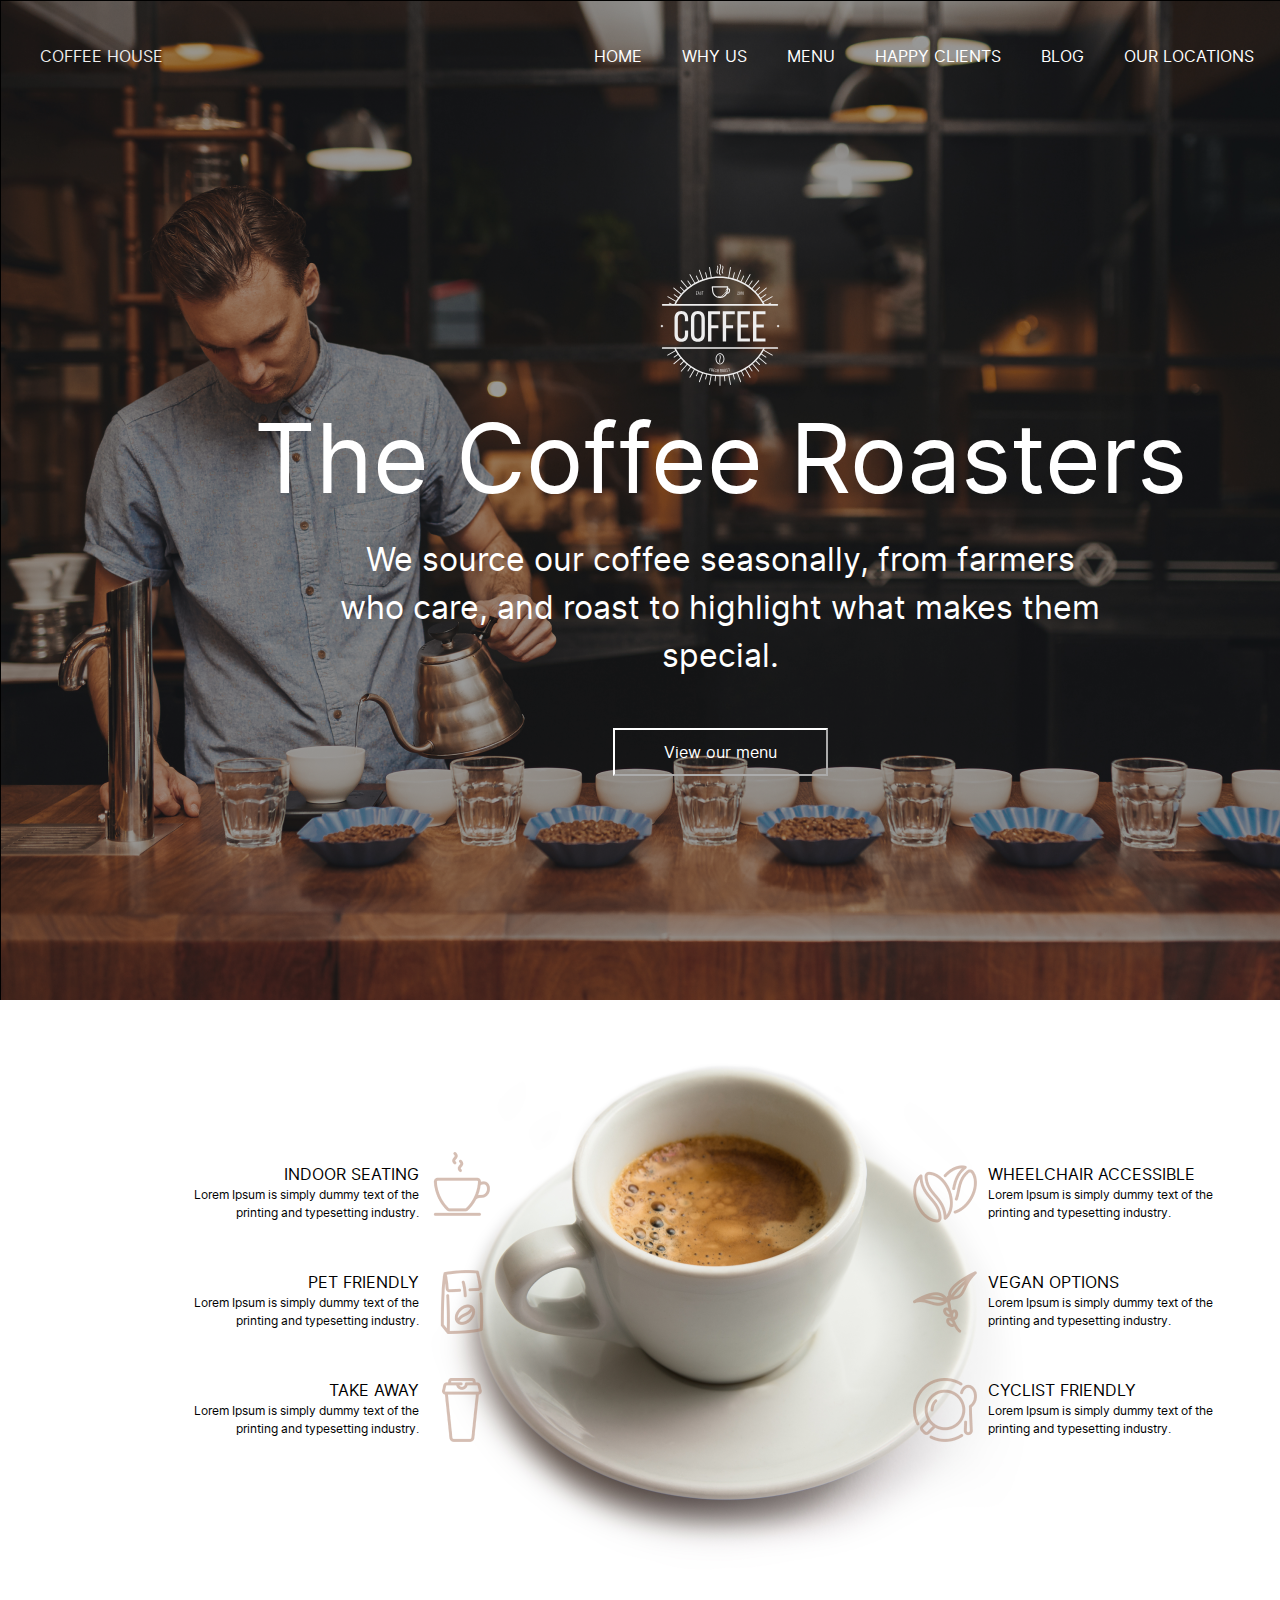
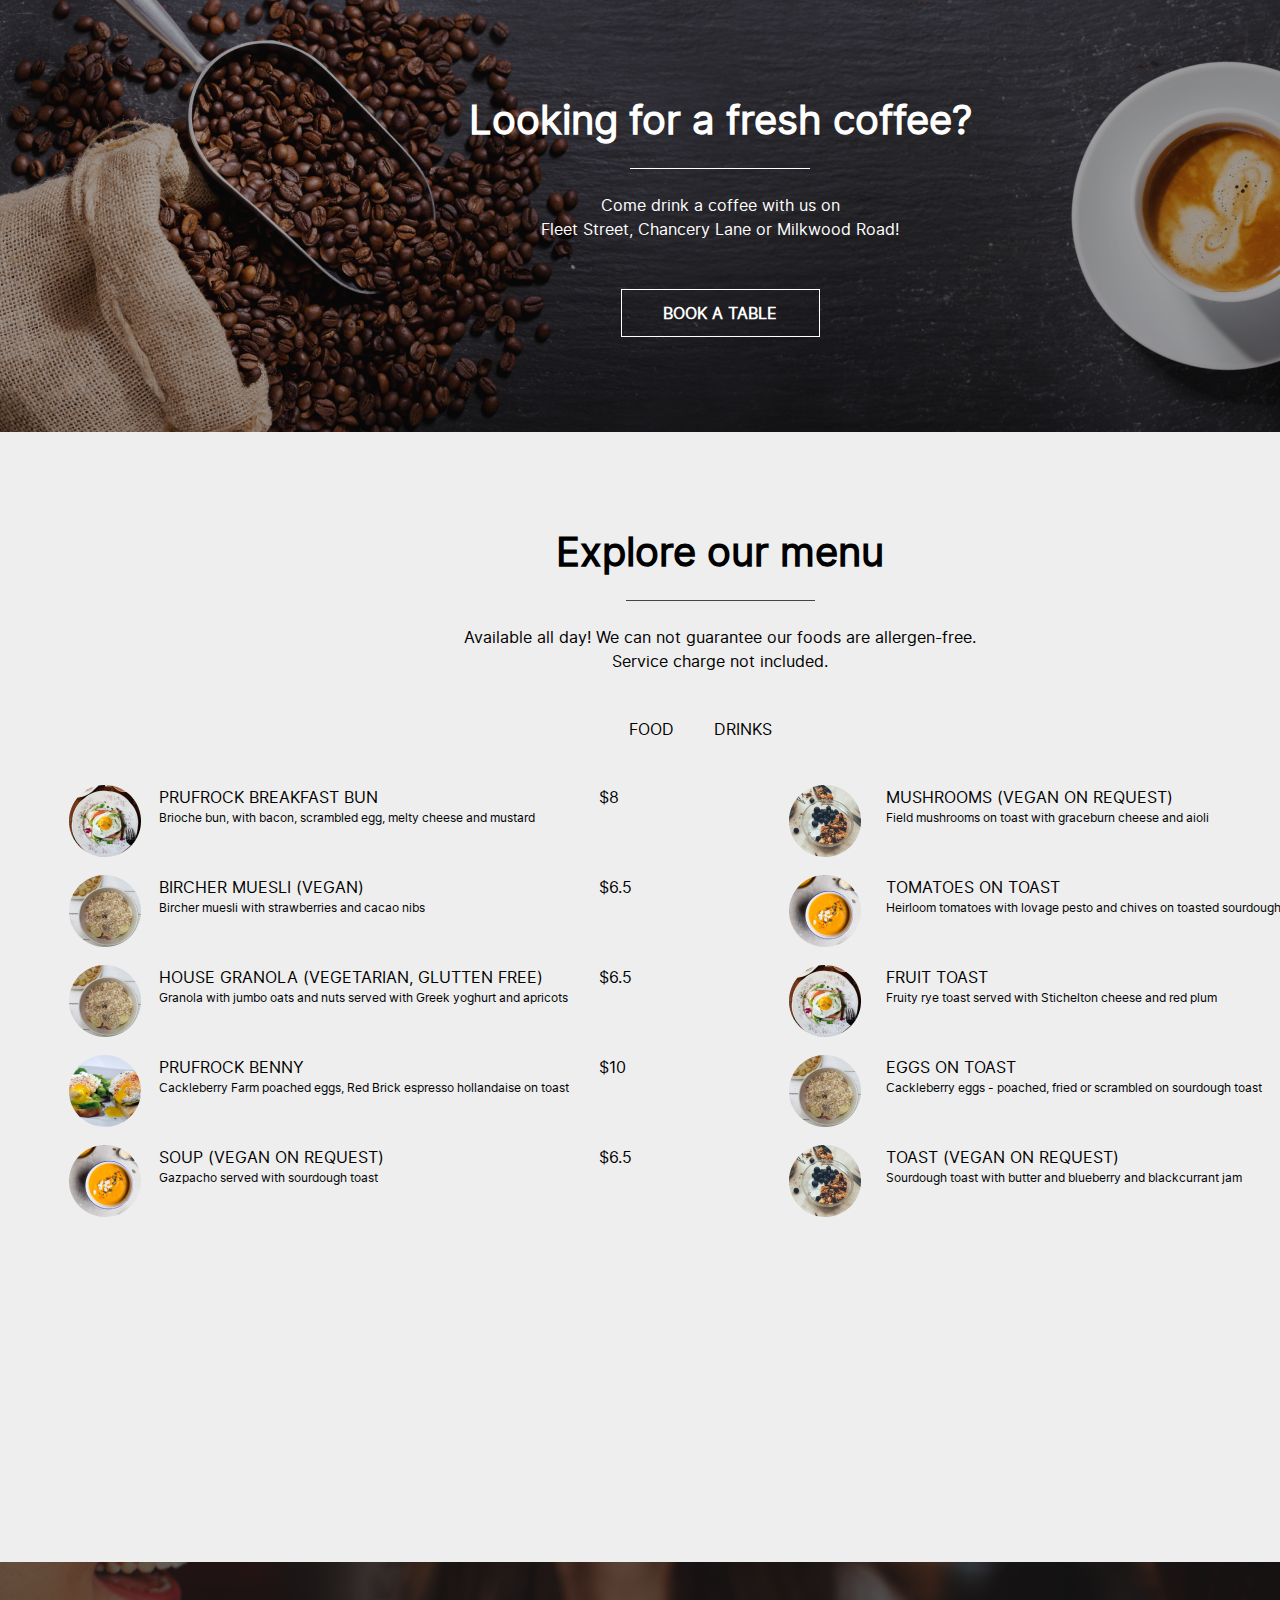
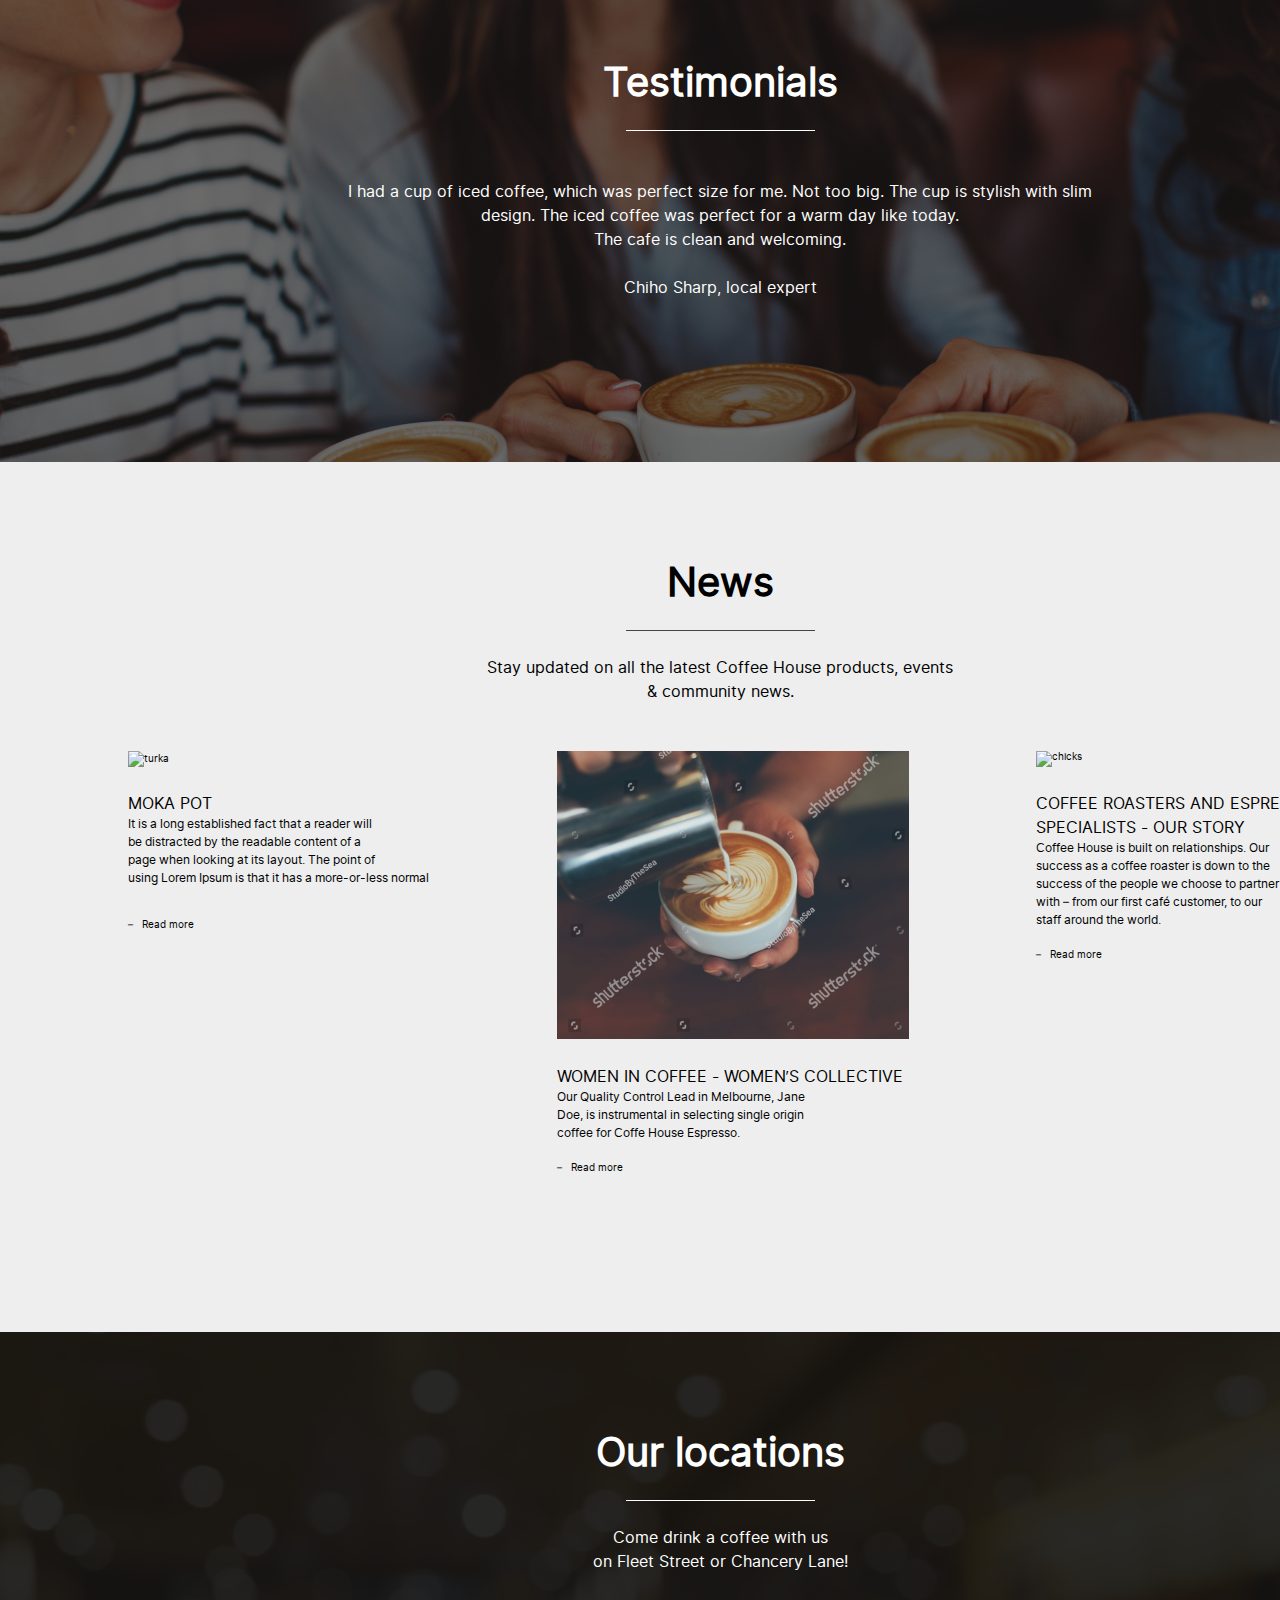
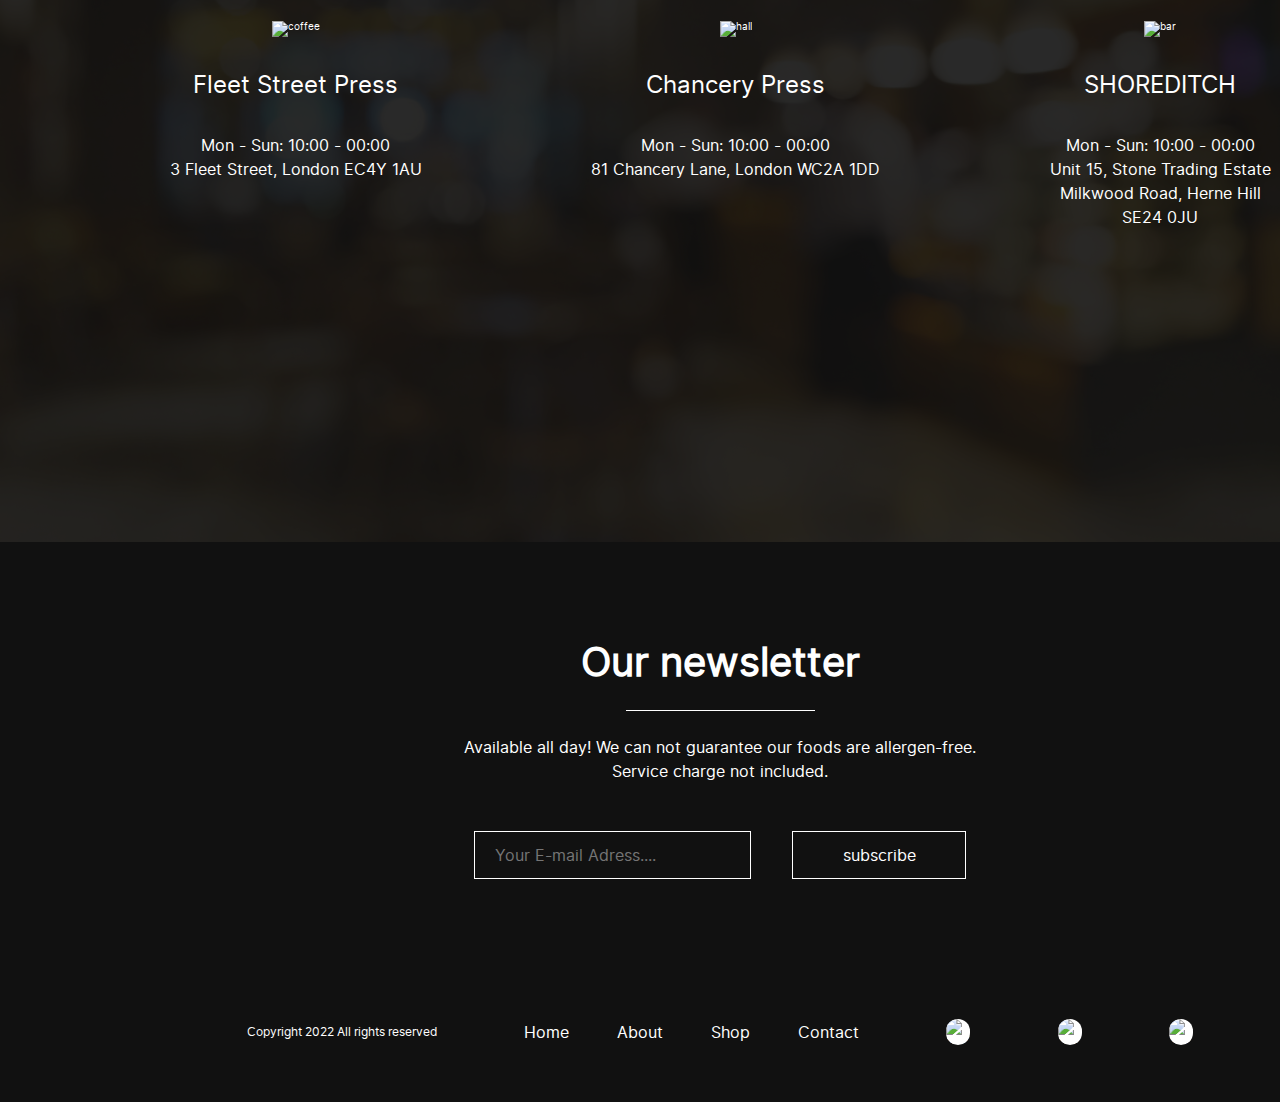
==== index.html @ 6a13efae "corr" ====
<!DOCTYPE html>
<html lang="zxx">
<head>
    <meta charset="UTF-8">
    <meta http-equiv="X-UA-Compatible" content="IE=edge">
    <meta name="viewport" content="width=device-width, initial-scale=1.0">
    <title>Document</title>
    <link rel="stylesheet" href="./src/css/style.css">
</head>
<body>
<main>
    <section class="main">
        <div class="hamburger">
            <span></span>
            <span></span>
            <span></span>
        </div>
        <header class="main__hdr">Coffee House</header>
        <nav class="main__nav">
            <ul class="main__nav-item">
                
                <li class="main__nav-list"><a href="#home">Home</a></li>
                <li class="main__nav-list"><a href="#why-us">why us</a></li>
                <li class="main__nav-list"><a href="#menu">menu</a></li>
                <li class="main__nav-list"><a href="#happy-clients">happy clients</a></li>
                <li class="main__nav-list"><a href="#blog">blog</a></li>
                <li class="main__nav-list"><a href="#our-locations">our locations</a></li>
                <li class="main__nav-list"><a href="#newsletter">newsletter</a></li>
            </ul>
        </nav>
        <div class="main__text">
            <img class="main__img" src="./src/img/Group_2.svg" alt="Icon">
            <h1 class="main__text-h1">The Coffee Roasters</h1>
            <p class="main__text-p">We source our coffee seasonally, from farmers <br> who care, and roast to highlight what makes them <br> special.</p>
            <button class="main__btn">View our menu</button>
        </div>
    </section>
    <section class="product">
        <div class="product__left">
            <div class="product__left-coc">
                <h4>INDOOR SEATING</h4>
                <p class="product__left_cup">Lorem Ipsum is simply dummy text of the <br> printing and typesetting industry.</p>
            </div>
            <div class="product__left-poc">
                <h4>Pet Friendly</h4>
                <p>Lorem Ipsum is simply dummy text of the <br> printing and typesetting industry.</p>
            </div>
            <div class="product__left-stakan">
                <h4>Take Away</h4>
                <p>Lorem Ipsum is simply dummy text of the <br> printing and typesetting industry.</p>
            </div>
        </div>
        <div class="product__right">
            <div class="product__right-grain">
                <h4>Wheelchair Accessible</h4>
                <p>Lorem Ipsum is simply dummy text of the <br> printing and typesetting industry.</p>
            </div>
            <div class="product__right-leaf">
                <h4>Vegan Options</h4>
                <p>Lorem Ipsum is simply dummy text of the <br> printing and typesetting industry.</p>
            </div>
            <div class="product__right-cws">
                <h4>Cyclist Friendly</h4>
                <p>Lorem Ipsum is simply dummy text of the <br> printing and typesetting industry.</p>
            </div>
        </div>
    </section>
    <section class="freshcoffee">
        <h2 class="freshcoffee__title">Looking for a fresh coffee?</h2>
        <hr class="freshcoffee__hr">
        <h4 class="freshcoffee__text">Come drink a coffee with us on <br>
            Fleet Street,  Chancery Lane or Milkwood Road!</h4>
        <button class="freshcoffee__btn">book a table</button>
    </section>
    <section class="exmenu">
        <h2 class="exmenu__title">Explore our menu</h2>
        <hr class="exmenu__hr">
        <h4 class="exmenu__text">Available all day! We can not guarantee our foods are allergen-free. <br> Service charge not included.</h4>
        <ul class="exmenu__list">
            <li class="exmenu__item"><a class="second" href="#">FOOD</a></li>
            <li class="exmenu__item"><a class="second" href="#">DRINKS</a></li>
        </ul>
        <div class="exmenu__common">
            <div class="exmenu__left">
                <div class="exmenu__left-m1">
                    <h4 >Prufrock Breakfast Bun <span class="left">$8</span></h4>
                    <p>Brioche bun, with bacon, scrambled egg, melty cheese and mustard</p>
                </div>
                <div class="exmenu__left-m2">
                    <h4>Bircher muesli (VEgan) <span class="left">$6.5</span></h4>
                    <p>Bircher muesli with strawberries and cacao nibs</p>
                </div>
                <div class="exmenu__left-m3">
                    <h4>House Granola (Vegetarian, Glutten Free) <span class="left">$6.5</span></h4>
                    <p>Granola with jumbo oats and nuts served with Greek yoghurt and apricots</p>
                </div>
                <div class="exmenu__left-m4">
                    <h4>Prufrock benny <span class="left">$10</span></h4>
                    <p>Cackleberry Farm poached eggs, Red Brick espresso hollandaise on toast</p>
                </div>
                <div class="exmenu__left-m5">
                    <h4>Soup (Vegan on request) <span class="left">$6.5</span></h4>
                    <p>Gazpacho served with sourdough toast</p>
                </div>
            </div>
            <div class="exmenu__right">
                <div class="exmenu__right-m6">
                    <h4>Mushrooms (Vegan on request) <span class="right">$6.5</span></h4>
                    <p>Field mushrooms on toast with graceburn cheese and aioli</p>
                </div>
                <div class="exmenu__right-m7">
                    <h4>Tomatoes on toast <span class="right">$6.5</span></h4>
                    <p>Heirloom tomatoes with lovage pesto and chives on toasted sourdough</p>
                </div>
                <div class="exmenu__right-m8">
                    <h4>Fruit Toast <span class="right">$6.5</span></h4>
                    <p>Fruity rye toast served with Stichelton cheese and red plum</p>
                </div>
                <div class="exmenu__right-m9">
                    <h4>Eggs on toast <span class="right">$6.5</span></h4>
                    <p>Cackleberry eggs - poached, fried or scrambled on sourdough toast</p>
                </div>
                <div class="exmenu__right-m10">
                    <h4>Toast (Vegan on request) <span class="right">$6.5</span></h4>
                    <p>Sourdough toast with butter and blueberry and blackcurrant jam</p>
                </div>
            </div>
        </div>
    </section>
    <section class="test">
        <h2 class="test__title">Testimonials</h2>
        <hr class="test__hr">
        <h4 class="test__text">I had a cup of iced coffee, which was perfect size for me. Not too big. The cup is stylish with slim <br> design. The iced coffee was perfect for a warm day like today. <br>
            The cafe is clean and welcoming. <br><br> Chiho Sharp, local expert</h4>
    </section>
    <section class="news">
        <h2 class="news__title">News</h2>
        <hr class="news__hr">
        <h4 class="news__text">Stay updated on all the latest Coffee House products, events <br> &amp; community news.</h4>
        <div class="news__articles">
            <div class="news__blog1">
                <img class="news__img2" src="./img/blog.png" alt="turka"> 
                <h4>Moka pot</h4>
                <p>It is a long established fact that a reader will <br> be distracted by the readable content of a <br> page when looking at its layout. The point of <br> using Lorem Ipsum is that it has a more-or-less normal</p> <br><br>
                <a class="news__link" href="#">&ndash; &nbsp; Read more</a>
            </div>
            <div class="news__blog2">
                <img class="news__img1" src="./src/img/blog1.png" alt="cup">
                <h4>Women in Coffee - Women&prime;s Collective</h4>
                <p>Our Quality Control Lead in Melbourne, Jane <br> Doe, is instrumental in selecting single origin <br> coffee for Coffe House Espresso.</p> <br><br>
                <a class="news__link" href="#">&ndash; &nbsp; Read more</a>
            </div>
            <div class="news__blog3">
                <img class="news__img" src="./img/blog2.png" alt="chicks">
                <h4>Coffee Roasters and Espresso <br> Specialists - Our Story</h4>
                <p>Coffee House is built on relationships. Our <br> success as a coffee roaster is down to the <br> success of the people we choose to partner <br> with – from our first café customer, to our <br> staff around the world.</p> <br><br>
                <a class="news__link" href="#">&ndash; &nbsp; Read more</a>
            </div>
        </div>
    </section>
        <section class="location">
            <h2 class="location__title">Our locations</h2>
            <hr class="location__hr">
            <h4 class="location__text">Come drink a coffee with us <br>
                on Fleet Street or Chancery Lane!</h4>
            <div class="loki">
                <div class="loki__one">
                    <img class="loki__img" src="./img/Fleet_Street_Press.png" alt="coffee">
                    <h3>Fleet Street Press</h3>
                    <h4 class="loki__text">Mon - Sun:  10:00 - 00:00 <br> 3 Fleet Street, London EC4Y 1AU</h4>
                </div>
                <div class="loki__two">
                    <img class="loki__img2" src="./img/Chancery_Press.png" alt="hall">
                    <h3>Chancery Press</h3>
                    <h4 class="loki__text2">Mon - Sun:  10:00 - 00:00 <br>81 Chancery Lane, London WC2A 1DD</h4>
                </div>
                <div class="loki__three">
                    <img class="loki__img3" src="./img/SHOREDITCH.png" alt="bar">
                    <h3>SHOREDITCH</h3>
                    <h4 class="loki__text3">Mon - Sun:  10:00 - 00:00 <br>Unit 15, Stone Trading Estate <br>Milkwood Road, Herne Hill <br> SE24 0JU</h4>
                </div>
            </div>
        </section>
        <footer class="footer">
            <h2 class="footer__title">Our newsletter</h2>
            <hr class="footer__hr">
            <h4 class="footer__text">Available all day! We can not guarantee our foods are allergen-free. <br> Service charge not included.</h4>
        <div>
            <input type="email" name="E-mail" id="#" placeholder="Your E-mail Adress....">
            <button class="footer__btn" type="submit">subscribe</button>
        </div>
        <div class="footer__low">
            <p>Copyright 2022 All rights reserved</p>
            <ul class="footer__list">
                <li class="footer__item">Home</li>
                <li class="footer__item">About</li>
                <li class="footer__item">Shop</li>
                <li class="footer__item">Contact</li>
            </ul>
            <img class="footer__face" src="./img/icons/facebook.png" alt="facebook">
            <img class="footer__twit" src="./img/icons/social.png" alt="twitter">
            <img class="footer__inst" src="./img/icons/instagram.png" alt="instagram">
        </div>
        </footer>
</main>
<script src="/src/js/script.js"></script>
</body>
</html>
---- src/css/style.css ----
/*! normalize.css v8.0.1 | MIT License | github.com/necolas/normalize.css */
/* Document
   ========================================================================== */
/**
 * 1. Correct the line height in all browsers.
 * 2. Prevent adjustments of font size after orientation changes in iOS.
 */
html {
  line-height: 1.15; /* 1 */
  -webkit-text-size-adjust: 100%; /* 2 */
}

/* Sections
   ========================================================================== */
/**
 * Remove the margin in all browsers.
 */
body {
  margin: 0;
}

/**
 * Render the `main` element consistently in IE.
 */
main {
  display: block;
}

/**
 * Correct the font size and margin on `h1` elements within `section` and
 * `article` contexts in Chrome, Firefox, and Safari.
 */
h1 {
  font-size: 2em;
  margin: 0.67em 0;
}

/* Grouping content
   ========================================================================== */
/**
 * 1. Add the correct box sizing in Firefox.
 * 2. Show the overflow in Edge and IE.
 */
hr {
  box-sizing: content-box; /* 1 */
  height: 0; /* 1 */
  overflow: visible; /* 2 */
}

/**
 * 1. Correct the inheritance and scaling of font size in all browsers.
 * 2. Correct the odd `em` font sizing in all browsers.
 */
pre {
  font-family: monospace, monospace; /* 1 */
  font-size: 1em; /* 2 */
}

/* Text-level semantics
   ========================================================================== */
/**
 * Remove the gray background on active links in IE 10.
 */
a {
  background-color: transparent;
}

/**
 * 1. Remove the bottom border in Chrome 57-
 * 2. Add the correct text decoration in Chrome, Edge, IE, Opera, and Safari.
 */
abbr[title] {
  border-bottom: none; /* 1 */
  text-decoration: underline; /* 2 */
  text-decoration: underline dotted; /* 2 */
}

/**
 * Add the correct font weight in Chrome, Edge, and Safari.
 */
b,
strong {
  font-weight: bolder;
}

/**
 * 1. Correct the inheritance and scaling of font size in all browsers.
 * 2. Correct the odd `em` font sizing in all browsers.
 */
code,
kbd,
samp {
  font-family: monospace, monospace; /* 1 */
  font-size: 1em; /* 2 */
}

/**
 * Add the correct font size in all browsers.
 */
small {
  font-size: 80%;
}

/**
 * Prevent `sub` and `sup` elements from affecting the line height in
 * all browsers.
 */
sub,
sup {
  font-size: 75%;
  line-height: 0;
  position: relative;
  vertical-align: baseline;
}

sub {
  bottom: -0.25em;
}

sup {
  top: -0.5em;
}

/* Embedded content
   ========================================================================== */
/**
 * Remove the border on images inside links in IE 10.
 */
img {
  border-style: none;
}

/* Forms
   ========================================================================== */
/**
 * 1. Change the font styles in all browsers.
 * 2. Remove the margin in Firefox and Safari.
 */
button,
input,
optgroup,
select,
textarea {
  font-family: inherit; /* 1 */
  font-size: 100%; /* 1 */
  line-height: 1.15; /* 1 */
  margin: 0; /* 2 */
}

/**
 * Show the overflow in IE.
 * 1. Show the overflow in Edge.
 */
button,
input { /* 1 */
  overflow: visible;
}

/**
 * Remove the inheritance of text transform in Edge, Firefox, and IE.
 * 1. Remove the inheritance of text transform in Firefox.
 */
button,
select { /* 1 */
  text-transform: none;
}

/**
 * Correct the inability to style clickable types in iOS and Safari.
 */
button,
[type=button],
[type=reset],
[type=submit] {
  -webkit-appearance: button;
}

/**
 * Remove the inner border and padding in Firefox.
 */
button::-moz-focus-inner,
[type=button]::-moz-focus-inner,
[type=reset]::-moz-focus-inner,
[type=submit]::-moz-focus-inner {
  border-style: none;
  padding: 0;
}

/**
 * Restore the focus styles unset by the previous rule.
 */
button:-moz-focusring,
[type=button]:-moz-focusring,
[type=reset]:-moz-focusring,
[type=submit]:-moz-focusring {
  outline: 1px dotted ButtonText;
}

/**
 * Correct the padding in Firefox.
 */
fieldset {
  padding: 0.35em 0.75em 0.625em;
}

/**
 * 1. Correct the text wrapping in Edge and IE.
 * 2. Correct the color inheritance from `fieldset` elements in IE.
 * 3. Remove the padding so developers are not caught out when they zero out
 *    `fieldset` elements in all browsers.
 */
legend {
  box-sizing: border-box; /* 1 */
  color: inherit; /* 2 */
  display: table; /* 1 */
  max-width: 100%; /* 1 */
  padding: 0; /* 3 */
  white-space: normal; /* 1 */
}

/**
 * Add the correct vertical alignment in Chrome, Firefox, and Opera.
 */
progress {
  vertical-align: baseline;
}

/**
 * Remove the default vertical scrollbar in IE 10+.
 */
textarea {
  overflow: auto;
}

/**
 * 1. Add the correct box sizing in IE 10.
 * 2. Remove the padding in IE 10.
 */
[type=checkbox],
[type=radio] {
  box-sizing: border-box; /* 1 */
  padding: 0; /* 2 */
}

/**
 * Correct the cursor style of increment and decrement buttons in Chrome.
 */
[type=number]::-webkit-inner-spin-button,
[type=number]::-webkit-outer-spin-button {
  height: auto;
}

/**
 * 1. Correct the odd appearance in Chrome and Safari.
 * 2. Correct the outline style in Safari.
 */
[type=search] {
  -webkit-appearance: textfield; /* 1 */
  outline-offset: -2px; /* 2 */
}

/**
 * Remove the inner padding in Chrome and Safari on macOS.
 */
[type=search]::-webkit-search-decoration {
  -webkit-appearance: none;
}

/**
 * 1. Correct the inability to style clickable types in iOS and Safari.
 * 2. Change font properties to `inherit` in Safari.
 */
::-webkit-file-upload-button {
  -webkit-appearance: button; /* 1 */
  font: inherit; /* 2 */
}

/* Interactive
   ========================================================================== */
/*
 * Add the correct display in Edge, IE 10+, and Firefox.
 */
details {
  display: block;
}

/*
 * Add the correct display in all browsers.
 */
summary {
  display: list-item;
}

/* Misc
   ========================================================================== */
/**
 * Add the correct display in IE 10+.
 */
template {
  display: none;
}

/**
 * Add the correct display in IE 10.
 */
[hidden] {
  display: none;
}

html, body, div, span, applet, object, iframe,
h1, h2, h3, h4, h5, h6, p, blockquote, pre,
a, abbr, acronym, address, big, cite, code,
del, dfn, em, img, ins, kbd, q, s, samp,
small, strike, strong, sub, sup, tt, var,
b, u, i, center,
dl, dt, dd, ol, ul, li,
fieldset, form, label, legend,
table, caption, tbody, tfoot, thead, tr, th, td,
article, aside, canvas, details, embed,
figure, figcaption, footer, header, hgroup,
menu, nav, output, ruby, section, summary,
time, mark, audio, video {
  margin: 0;
  padding: 0;
  border: 0;
  font-size: 100%;
  font: inherit;
  vertical-align: baseline;
}

article, aside, details, figcaption, figure,
footer, header, hgroup, menu, nav, section {
  display: block;
}

html {
  height: 100%;
}

body {
  line-height: 1;
}

ol, ul {
  list-style: none;
}

blockquote, q {
  quotes: none;
}

blockquote:before, blockquote:after,
q:before, q:after {
  content: "";
  content: none;
}

table {
  border-collapse: collapse;
  border-spacing: 0;
}

* {
  box-sizing: border-box;
}

html {
  margin: 0px;
  font-size: 10px;
  font-family: "Inter";
}

h2 {
  font-size: 4rem;
  font-weight: bold;
  line-height: 1.2;
}
@media (max-width: 1024px) {
  h2 {
    font-size: 3rem;
  }
}

h3 {
  font-size: 2.4rem;
  font-weight: normal;
  line-height: 2;
}
@media (max-width: 576px) {
  h3 {
    font-size: 5rem;
  }
}

h4 {
  font-size: 1.6rem;
  color: #000;
  text-transform: uppercase;
  line-height: 1.5;
}
@media (max-width: 768px) {
  h4 {
    font-size: 2rem;
    line-height: 2.5;
  }
}
@media (max-width: 576px) {
  h4 {
    font-size: 3rem;
    font-weight: bold;
  }
}

p {
  font-size: 1.2rem;
  font-weight: normal;
  line-height: 1.5;
}
@media (max-width: 768px) {
  p {
    font-size: 1.7rem;
    line-height: 2;
  }
}
@media (max-width: 576px) {
  p {
    font-size: 3rem;
    line-height: 1.5;
  }
}

@font-face {
  font-family: "inter";
  src: url("../fonts/inter.ttf") format("truetype");
  src: url("../fonts/inter.woff") format("woff");
  src: url("../fonts/inter.woff2") format("woff2");
  font-weight: normal;
  font-style: normal;
}
.main {
  min-width: 144rem;
  height: 100rem;
  width: 100%;
  background-image: url(../img/hero.png);
  background-size: 100%;
  background-blend-mode: darken;
}
.main__nav-item {
  display: flex;
  flex-direction: row;
  justify-content: flex-end;
  font-size: 1.6rem;
  padding-top: 4.8rem;
}
@media (max-width: 768px) {
  .main__nav-item {
    right: -100%;
    position: fixed;
    top: 0;
    height: 200vh;
    background: black;
    flex-direction: column;
    height: 100%;
    justify-content: space-evenly;
    z-index: 20;
    transition: 1s all;
  }
}
.main__nav-list {
  margin-right: 4rem;
  text-transform: uppercase;
  color: #fff;
}
@media (max-width: 768px) {
  .main__nav-list {
    flex-direction: column;
    height: 7rem;
    justify-content: space-evenly;
    font-size: 2rem;
    align-items: center;
    display: flex;
  }
}
.main__hdr {
  color: #eee;
  font-size: 1.6rem;
  margin-left: 4rem;
  position: absolute;
  top: 4.8rem;
  text-transform: uppercase;
}
@media (max-width: 768px) {
  .main__hdr {
    font-size: 2rem;
  }
}
.main__text {
  display: flex;
  flex-direction: column;
  align-items: center;
  padding-top: 20rem;
}
.main__text-h1 {
  font-size: 9.6rem;
  color: #fff;
  margin-bottom: 3rem;
}
.main__text-p {
  font-size: 3.2rem;
  color: #fff;
  text-align: center;
  margin-bottom: 4.8rem;
}
.main__img {
  display: inline-block;
  width: 12rem;
  height: 12.2rem;
  margin-bottom: 2.4rem;
}
.main__btn {
  width: 21.5rem;
  height: 4.8rem;
  border-color: #fff;
  background-color: transparent;
  color: #fff;
  font-size: 1.6rem;
  cursor: pointer;
}

a {
  text-decoration: none;
  color: #fff;
}

.second {
  color: #000;
}
.second:hover {
  text-decoration: underline;
}

.product {
  min-width: 144rem;
  height: 60rem;
  width: 100%;
  background-image: url(../img/product_features.png);
  background-size: cover;
  display: flex;
  align-items: center;
  justify-content: space-around;
}
@media (max-width: 576px) {
  .product {
    height: 67rem;
  }
}
.product__left-coc {
  position: relative;
  text-align: right;
  margin-bottom: 4.8rem;
  right: 5.4rem;
}
.product__left-coc:after {
  content: url(../img/icons/cupofcoffee.png);
  position: absolute;
  top: -1rem;
  right: -7.5rem;
}
.product__left-poc {
  position: relative;
  text-align: right;
  margin-bottom: 4.8rem;
  right: 5.4rem;
}
.product__left-poc::after {
  content: url(../img/icons/paket_of_coffee.png);
  position: absolute;
  top: 0;
  right: -7.5rem;
}
.product__left-stakan {
  position: relative;
  text-align: right;
  margin-bottom: 4.8rem;
  right: 5.4rem;
}
.product__left-stakan::after {
  content: url(../img/icons/stakan.png);
  position: absolute;
  top: 0;
  right: -7.5rem;
}
.product__left-stakan:last-child {
  margin-bottom: 0;
}
.product__right-grain {
  position: relative;
  text-align: left;
  margin-bottom: 4.8rem;
  left: 2rem;
}
.product__right-grain::before {
  content: url(../img/icons/grain.png);
  position: absolute;
  left: -7.5rem;
}
.product__right-leaf {
  position: relative;
  text-align: left;
  margin-bottom: 4.8rem;
  left: 2rem;
}
.product__right-leaf::before {
  content: url(../img/icons/leaf.png);
  position: absolute;
  left: -7.5rem;
}
.product__right-cws {
  position: relative;
  text-align: left;
  margin-bottom: 4.8rem;
  left: 2rem;
}
.product__right-cws::before {
  content: url(../img/icons/cup_with_spoon.png);
  position: absolute;
  left: -7.5rem;
}
.product__right-cws:last-child {
  margin-bottom: 0;
}

.freshcoffee {
  min-width: 144rem;
  height: 43.2rem;
  width: 100%;
  background-image: url(../img/cta.png);
  background-color: #111;
  background-size: cover;
  text-align: center;
  color: #fff;
  padding-top: 9.6rem;
}
@media (max-width: 576px) {
  .freshcoffee {
    height: 52.2rem;
  }
}
.freshcoffee__hr {
  width: 18rem;
  height: 0.1rem;
  border: none;
  background-color: #fff;
  margin-bottom: 2.4rem;
}
.freshcoffee__title {
  margin-bottom: 2.4rem;
}
.freshcoffee__text {
  margin-bottom: 4.8rem;
  color: #fff;
  text-transform: none;
}
.freshcoffee__btn {
  width: 199px;
  height: 48px;
  border: solid 1px #fff;
  background-color: transparent;
  color: #fff;
  text-transform: uppercase;
  font-size: 1.6rem;
  font-weight: bold;
}

.left {
  left: 44rem;
  position: absolute;
}
@media (max-width: 768px) {
  .left {
    left: 52rem;
  }
}

.right {
  position: absolute;
  left: 44rem;
}
@media (max-width: 768px) {
  .right {
    left: 52rem;
  }
}

@media (max-width: 576px) {
  .second {
    font-size: 3rem;
  }
}

.exmenu {
  min-width: 144rem;
  height: 113rem;
  background: #eee;
  width: 100%;
  text-align: center;
  padding-top: 9.6rem;
}
@media (max-width: 576px) {
  .exmenu {
    height: fit-content;
    padding-bottom: 9.6rem;
  }
}
.exmenu__hr {
  width: 18.9rem;
  height: 0.1rem;
  background-color: #444;
  border: none;
  flex-grow: 0;
  margin-bottom: 2.4rem;
}
.exmenu__title {
  margin-bottom: 2.4rem;
}
.exmenu__text {
  text-transform: none;
  margin-bottom: 4.8rem;
}
.exmenu__list {
  display: flex;
  justify-content: center;
}
.exmenu__item {
  margin-right: 4rem;
  font-size: 1.6rem;
  margin-bottom: 4.8rem;
}
.exmenu__common {
  display: flex;
  text-align: center;
  justify-content: space-around;
}
@media (max-width: 576px) {
  .exmenu__common {
    flex-direction: column;
    height: auto;
    align-items: flex-start;
    margin-left: 29rem;
  }
}
.exmenu__left {
  position: relative;
  text-align: left;
  display: inline-block;
  margin-bottom: 5rem;
  max-width: 50rem;
}
.exmenu__left-m1 {
  position: relative;
  margin-bottom: 4.8rem;
}
.exmenu__left-m1:before {
  content: url(../img/menu/1.png);
  position: absolute;
  left: -9rem;
}
.exmenu__left-m2 {
  margin-bottom: 4.8rem;
}
.exmenu__left-m2:before {
  content: url(../img/menu/2.png);
  position: absolute;
  left: -9rem;
}
.exmenu__left-m3 {
  margin-bottom: 4.8rem;
}
.exmenu__left-m3:before {
  content: url(../img/menu/2.png);
  position: absolute;
  left: -9rem;
}
.exmenu__left-m4 {
  margin-bottom: 4.8rem;
}
.exmenu__left-m4:before {
  content: url(../img/menu/4.png);
  position: absolute;
  left: -9rem;
}
.exmenu__left-m5:before {
  content: url(../img/menu/5.png);
  position: absolute;
  left: -9rem;
}
.exmenu__right {
  text-align: left;
  position: relative;
  display: inline-block;
  max-width: 50rem;
}
.exmenu__right-m6 {
  margin-bottom: 4.8rem;
}
.exmenu__right-m6::before {
  content: url(../img/menu/6.png);
  position: absolute;
  right: 42rem;
}
@media (max-width: 1024px) {
  .exmenu__right-m6::before {
    right: 42rem;
  }
}
@media (max-width: 768px) {
  .exmenu__right-m6::before {
    right: 52rem;
  }
}
@media (max-width: 576px) {
  .exmenu__right-m6::before {
    right: 52rem;
  }
}
.exmenu__right-m7 {
  margin-bottom: 4.8rem;
}
.exmenu__right-m7::before {
  content: url(../img/menu/7.png);
  position: absolute;
  right: 42rem;
}
@media (max-width: 1024px) {
  .exmenu__right-m7::before {
    right: 42rem;
  }
}
@media (max-width: 768px) {
  .exmenu__right-m7::before {
    right: 52rem;
  }
}
@media (max-width: 576px) {
  .exmenu__right-m7::before {
    right: 52rem;
  }
}
.exmenu__right-m8 {
  margin-bottom: 4.8rem;
}
.exmenu__right-m8::before {
  content: url(../img/menu/8.png);
  position: absolute;
  right: 42rem;
}
@media (max-width: 1024px) {
  .exmenu__right-m8::before {
    right: 42rem;
  }
}
@media (max-width: 768px) {
  .exmenu__right-m8::before {
    right: 52rem;
  }
}
@media (max-width: 576px) {
  .exmenu__right-m8::before {
    right: 52rem;
  }
}
.exmenu__right-m9 {
  margin-bottom: 4.8rem;
}
.exmenu__right-m9::before {
  content: url(../img/menu/9.png);
  position: absolute;
  right: 42rem;
}
@media (max-width: 1024px) {
  .exmenu__right-m9::before {
    right: 42rem;
  }
}
@media (max-width: 768px) {
  .exmenu__right-m9::before {
    right: 52rem;
  }
}
@media (max-width: 576px) {
  .exmenu__right-m9::before {
    right: 52rem;
  }
}
.exmenu__right-m10::before {
  content: url(../img/menu/10.png);
  position: absolute;
  right: 42rem;
}
@media (max-width: 1024px) {
  .exmenu__right-m10::before {
    right: 42rem;
  }
}
@media (max-width: 768px) {
  .exmenu__right-m10::before {
    right: 52rem;
  }
}
@media (max-width: 576px) {
  .exmenu__right-m10::before {
    right: 52rem;
  }
}

.test {
  min-width: 144rem;
  height: 50rem;
  width: 100%;
  background-image: url(../img/testimonials.png);
  background-color: #111;
  color: #fff;
  text-align: center;
  padding-top: 9.6rem;
}
.test__hr {
  border: none;
  background-color: #fff;
  width: 18.9rem;
  height: 0.1rem;
  margin-bottom: 4.8rem;
}
.test__text {
  color: #fff;
  text-transform: none;
}
.test__title {
  margin-bottom: 2.4rem;
}

.news {
  position: relative;
  min-width: 144rem;
  height: 87rem;
  width: 100%;
  background: #eee;
  padding-top: 9.6rem;
  text-align: center;
}
@media (max-width: 768px) {
  .news {
    height: 107rem;
  }
}
@media (max-width: 576px) {
  .news {
    height: 371rem;
  }
}
.news__text {
  margin-bottom: 4.8rem;
  text-transform: none;
}
.news__articles {
  display: flex;
  justify-content: space-evenly;
}
@media (max-width: 576px) {
  .news__articles {
    flex-direction: column;
    margin-left: 32rem;
  }
}
.news__hr {
  border: none;
  background-color: #444;
  width: 18.9rem;
  height: 0.1rem;
  margin-bottom: 2.4rem;
}
.news__title {
  margin-bottom: 2.4rem;
}
.news__blog1 {
  text-align: left;
  line-height: 1.5;
}
.news__blog2 {
  text-align: left;
}
.news__blog3 {
  text-align: left;
}
.news__img {
  margin-bottom: 2.4rem;
}
@media (max-width: 576px) {
  .news__img {
    width: 84rem;
    margin-top: 7rem;
  }
}
.news__img1 {
  margin-bottom: 2.4rem;
}
@media (max-width: 576px) {
  .news__img1 {
    width: 84rem;
    margin-top: 7rem;
  }
}
.news__img2 {
  margin-bottom: 2.4rem;
}
@media (max-width: 576px) {
  .news__img2 {
    width: 84rem;
    margin-top: 7rem;
  }
  .news__img2:first-child {
    margin-top: 0;
  }
}
.news__link {
  color: #000;
}
@media (max-width: 576px) {
  .news__link {
    font-size: 2rem;
  }
}

.location {
  min-width: 144rem;
  height: 81rem;
  width: 100%;
  background-image: url(../img/locations.png);
  background-size: cover;
  color: #fff;
  text-align: center;
  padding-top: 9.6rem;
}
@media (max-width: 768px) {
  .location {
    height: 96rem;
  }
}
@media (max-width: 576px) {
  .location {
    height: 221rem;
  }
}
.location__title {
  margin-bottom: 2.4rem;
}
.location__hr {
  border: none;
  background-color: #fff;
  width: 18.9rem;
  height: 0.1rem;
  margin-bottom: 2.4rem;
}
.location__text {
  color: #fff;
  text-transform: none;
  margin-bottom: 4.8rem;
}

.loki {
  display: flex;
  justify-content: space-evenly;
}
@media (max-width: 576px) {
  .loki {
    flex-direction: column;
  }
}
.loki__text {
  color: #fff;
  text-transform: none;
  padding-top: 2.4rem;
}
.loki__text2 {
  color: #fff;
  text-transform: none;
  padding-top: 2.4rem;
}
.loki__text3 {
  color: #fff;
  text-transform: none;
  padding-top: 2.4rem;
}
.loki__img {
  margin-bottom: 2.4rem;
}
.loki__img2 {
  margin-bottom: 2.4rem;
}
.loki__img3 {
  margin-bottom: 2.4rem;
}

.footer {
  min-width: 144rem;
  height: 56rem;
  width: 100%;
  background-color: #111;
  color: #fff;
  text-align: center;
  padding-top: 9.6rem;
}
@media (max-width: 768px) {
  .footer {
    height: 62rem;
  }
}
.footer__text {
  color: #fff;
  margin-bottom: 4.8rem;
  text-transform: none;
}
.footer__title {
  margin-bottom: 2.4rem;
}
.footer__hr {
  border: none;
  background-color: #fff;
  width: 18.9rem;
  height: 0.1rem;
  margin-bottom: 2.4rem;
}
.footer__btn {
  width: 17.4rem;
  height: 4.8rem;
  background: transparent;
  border: 0.1rem solid #fff;
  color: #fff;
  font-size: 1.6rem;
  margin-bottom: 14rem;
}
.footer__low {
  display: flex;
  justify-content: space-evenly;
  margin: 0 16rem;
}
.footer__list {
  display: flex;
}
.footer__item {
  margin-right: 4.8rem;
  font-size: 1.6rem;
}
@media (max-width: 576px) {
  .footer__item {
    font-size: 2.6rem;
  }
}
.footer__item:last-child {
  margin-right: 0;
}
.footer__followFb {
  width: 2.4rem;
  height: 2.4rem;
  background-color: rgba(217, 217, 217, 0.1);
  border-radius: 5rem;
  color: #fff;
  font-size: 0.8rem;
  right: 0;
  top: 0;
  position: absolute;
  padding: 0.7rem;
}
.footer__followTw {
  width: 2.4rem;
  height: 2.4rem;
  background-color: rgba(217, 217, 217, 0.1);
  border-radius: 5rem;
  color: #fff;
  font-size: 0.8rem;
  right: 10rem;
  top: 0;
  position: absolute;
  padding: 0.7rem;
}
.footer__low {
  position: relative;
  align-items: center;
}
.footer__face {
  width: 2.4rem;
  background-color: #fff;
  border-radius: 2.4rem;
}
.footer__twit {
  width: 2.4rem;
  background-color: #fff;
  border-radius: 2.4rem;
}
.footer__inst {
  width: 2.4rem;
  background-color: #fff;
  border-radius: 2.4rem;
}

input {
  background: transparent;
  border: 0.1rem solid #fff;
  color: #fff;
  width: 27.7rem;
  height: 4.8rem;
  padding-left: 2rem;
  font-size: 1.6rem;
  margin-right: 3.8rem;
}

@media (max-width: 768px) {
  .hamburger {
    width: 6rem;
    position: fixed;
    top: 4rem;
    right: 8rem;
    height: 1.4rem;
    z-index: 30;
  }
  .hamburger span {
    height: 0.6rem;
    width: 100%;
    display: block;
    background: #FFF5EE;
    margin-bottom: 0.4rem;
    transition: 1s all;
  }
  .hamburger span:last-child {
    margin-bottom: 0;
  }
}

@media (max-width: 768px) {
  .hamburger_active span {
    margin-bottom: -0.2rem;
  }
  .hamburger_active span:nth-child(1) {
    transform: translateY(0.3rem) rotate(-45deg);
  }
  .hamburger_active span:nth-child(2) {
    display: none;
  }
  .hamburger_active span:nth-child(3) {
    transform: translateY(0.3rem) rotate(45deg);
  }
}

@media (max-width: 768px) {
  .nav-item_active {
    display: block;
    right: 0;
  }
}/*# sourceMappingURL=style.css.map */
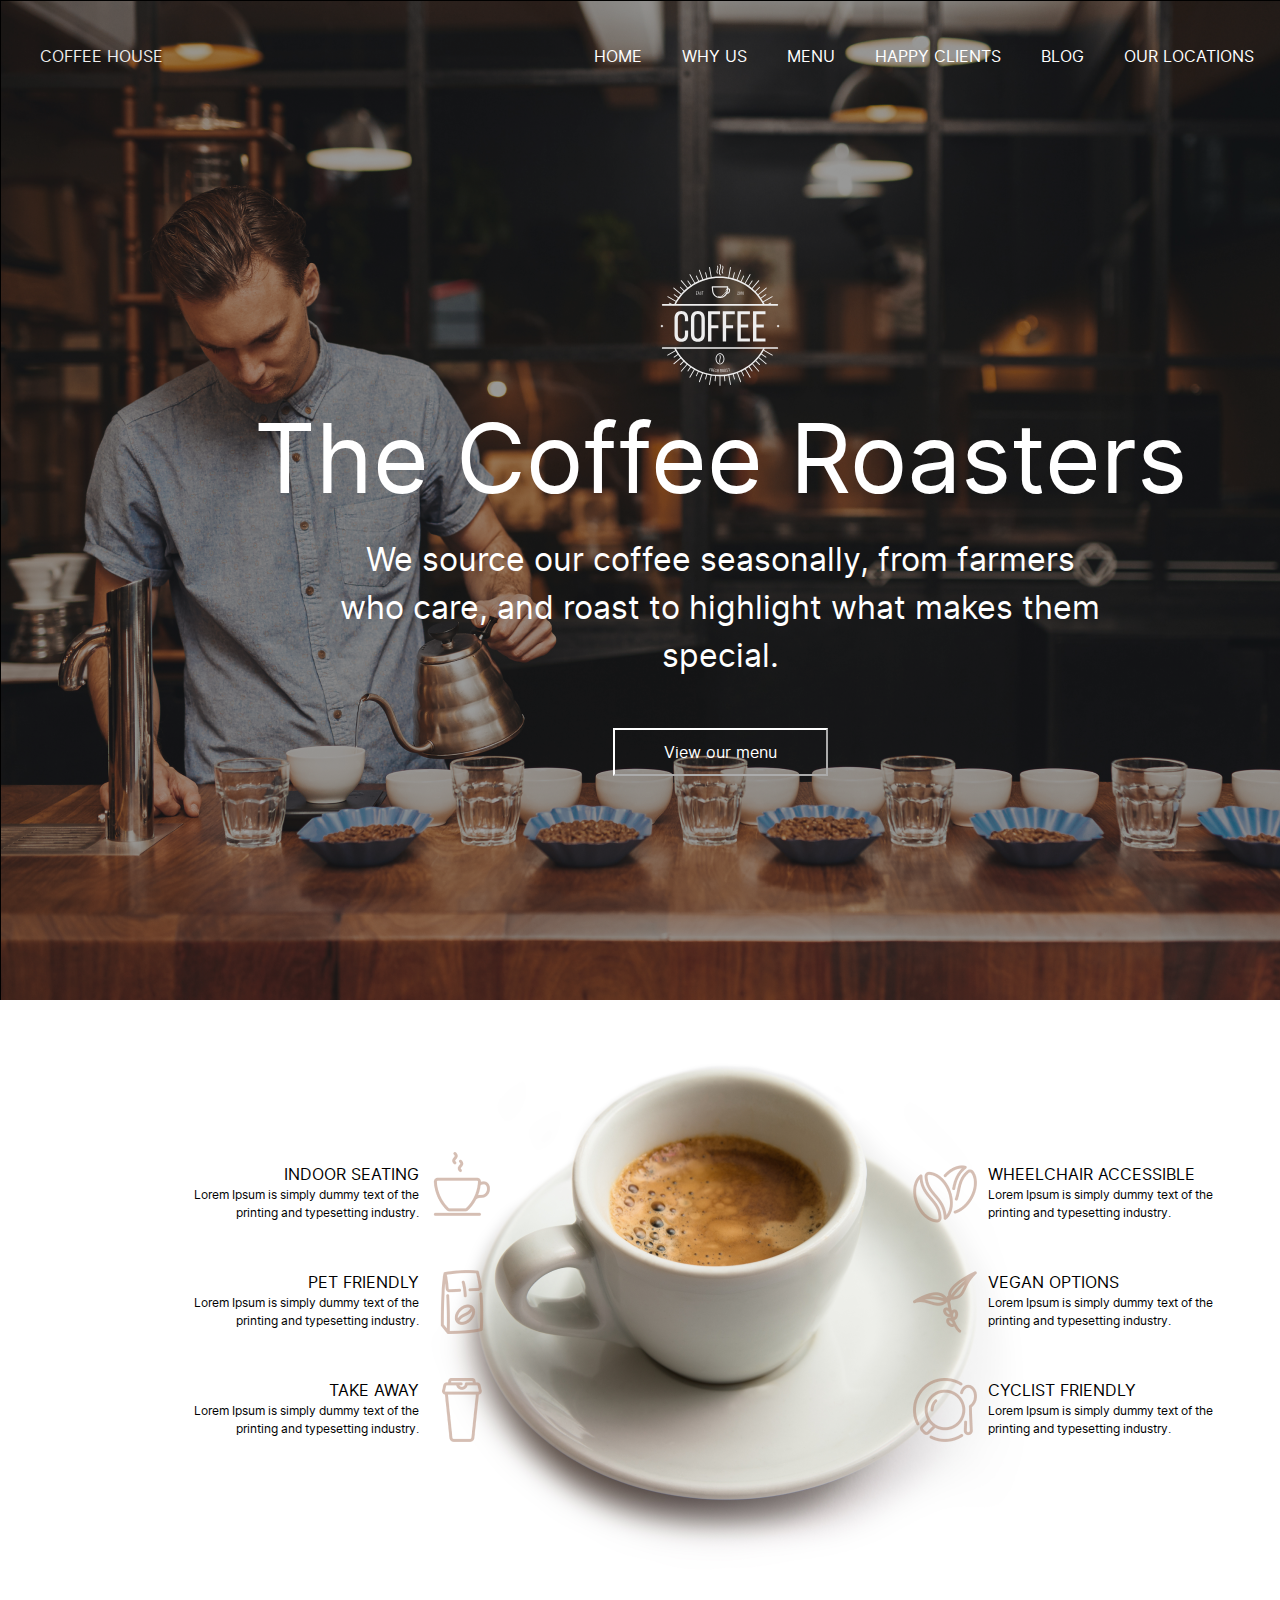
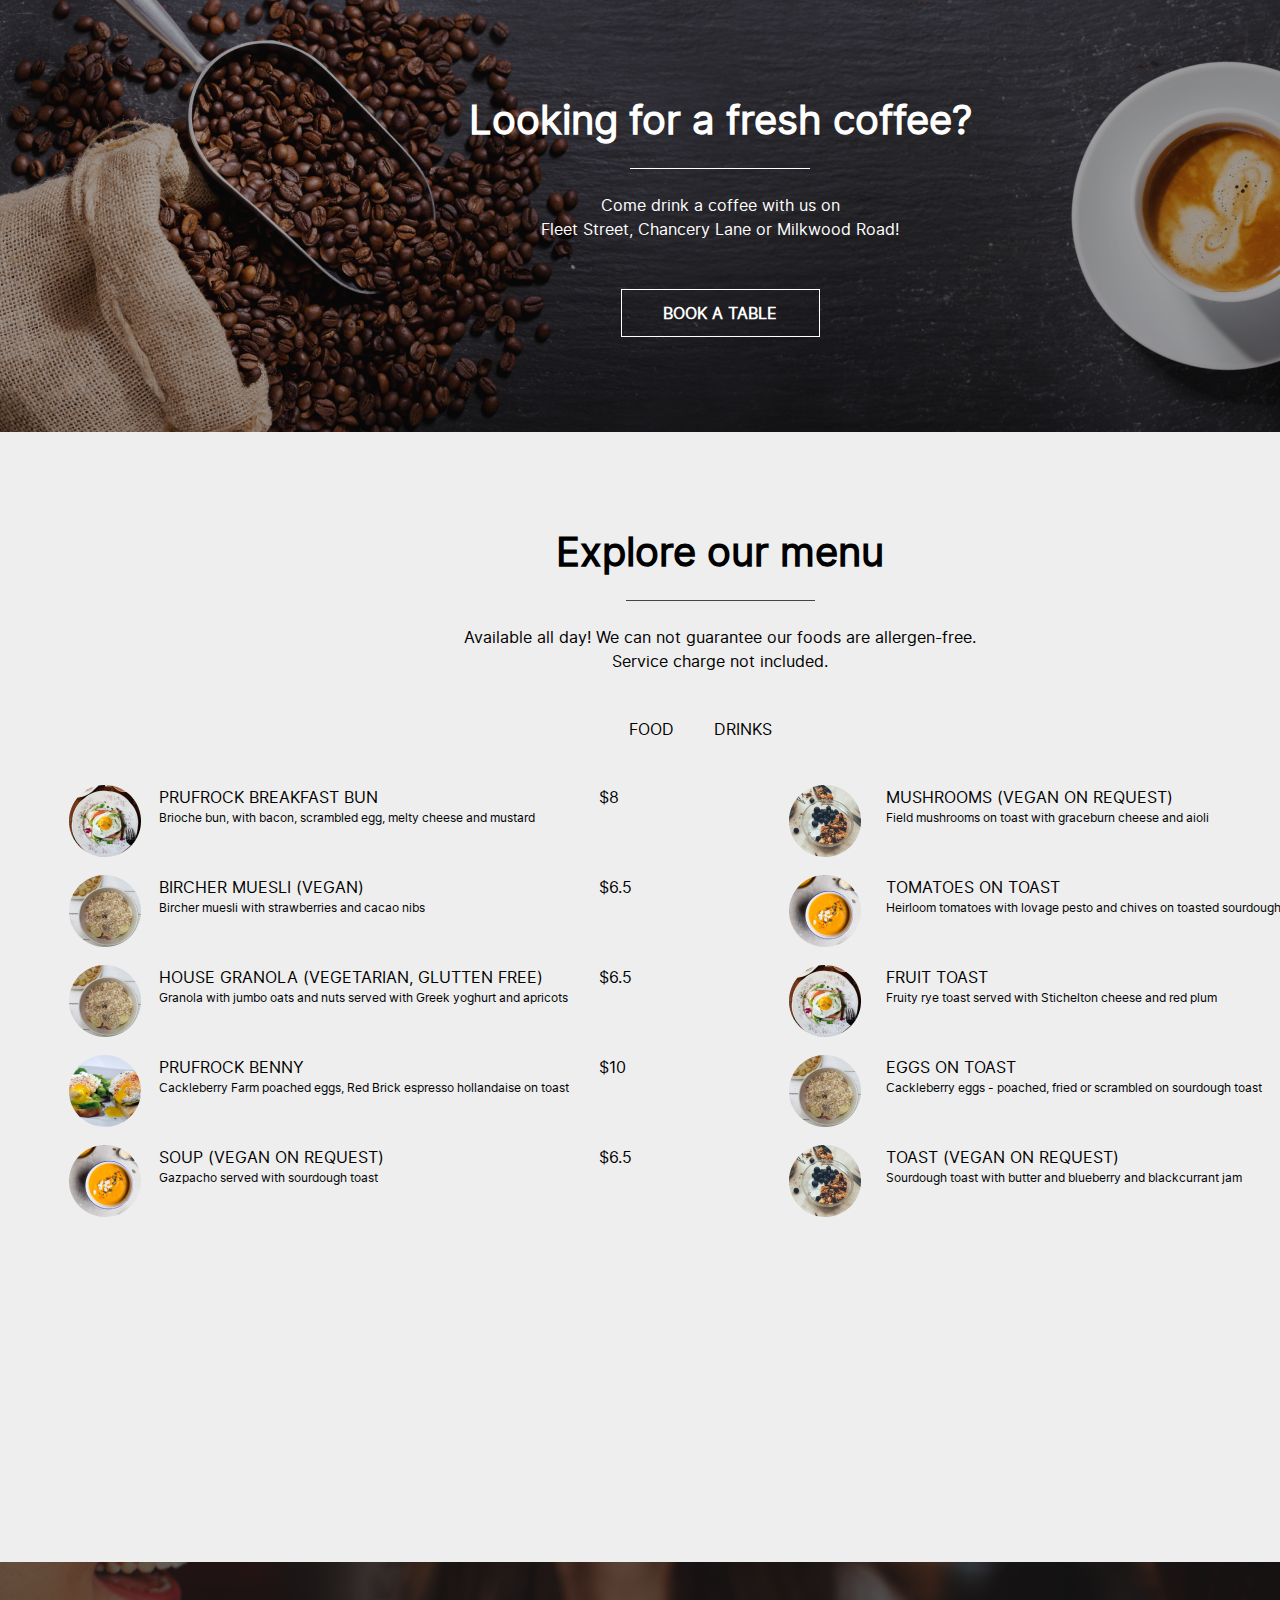
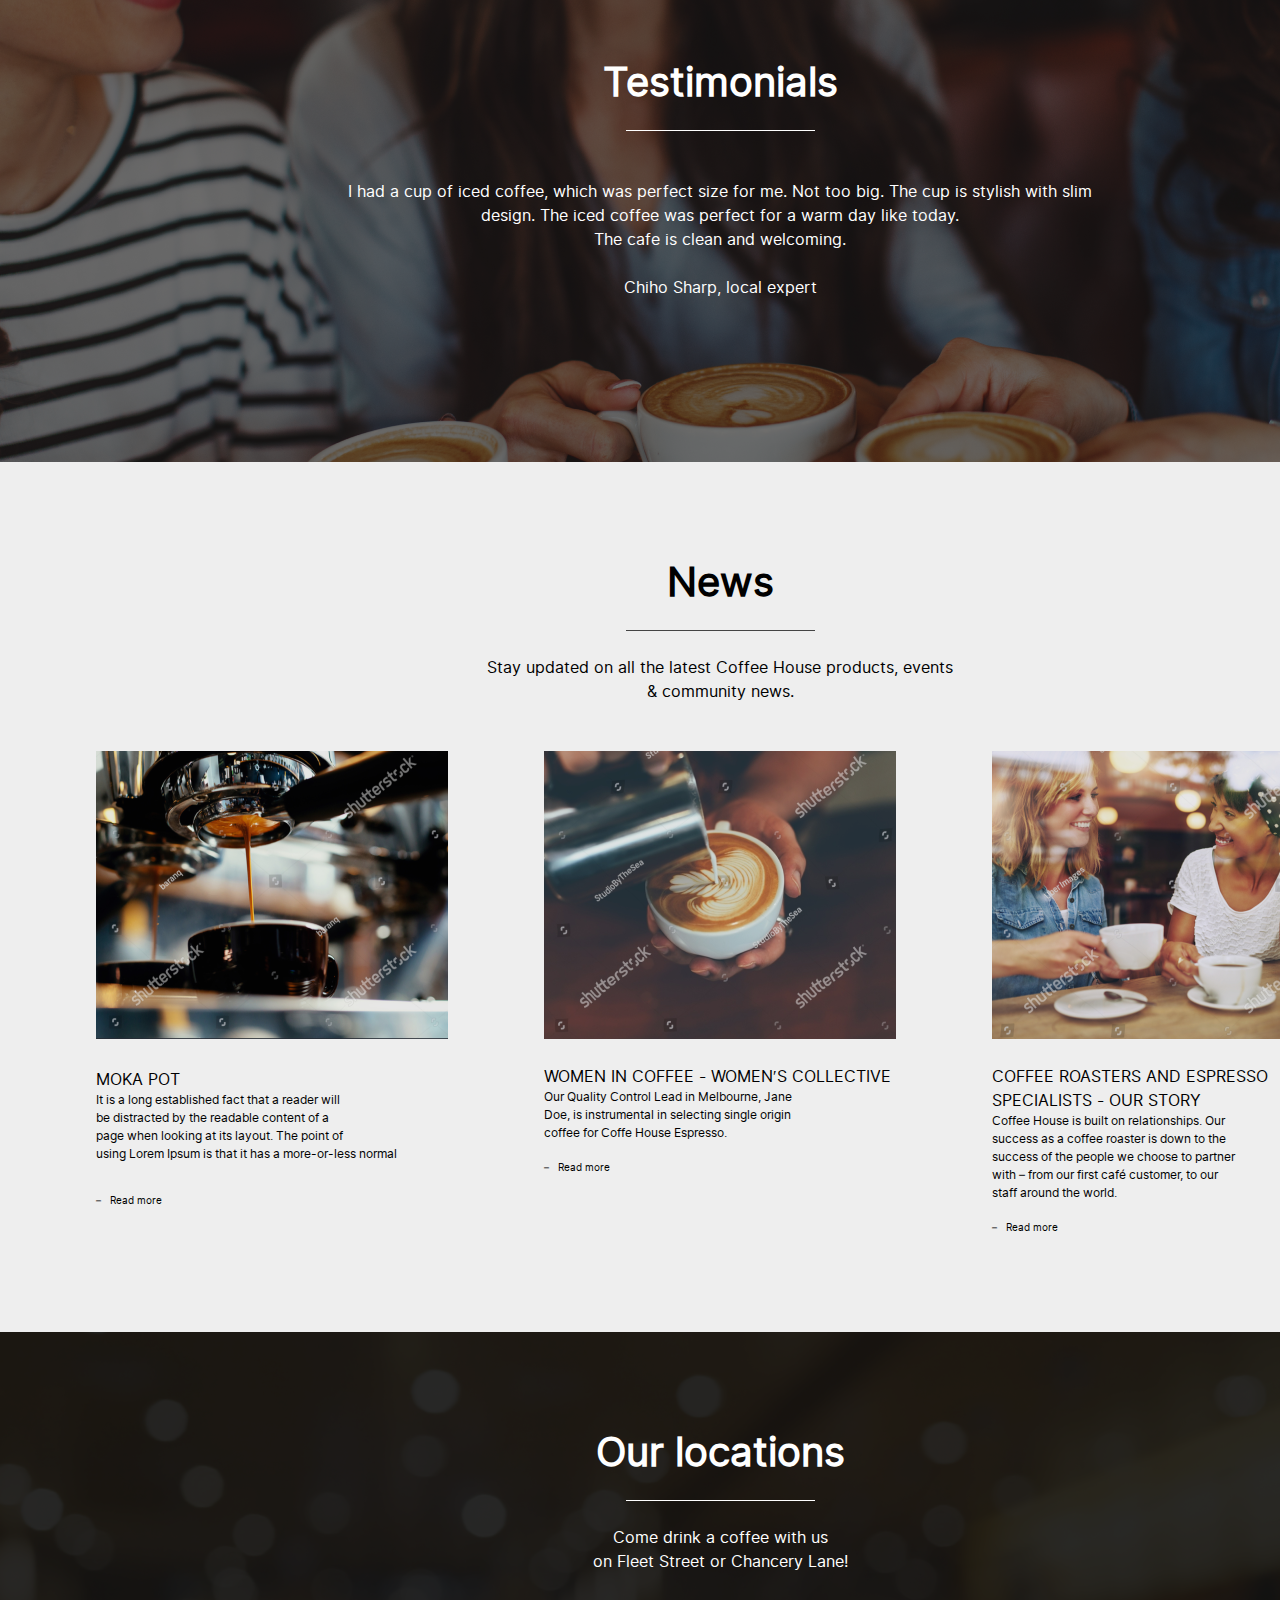
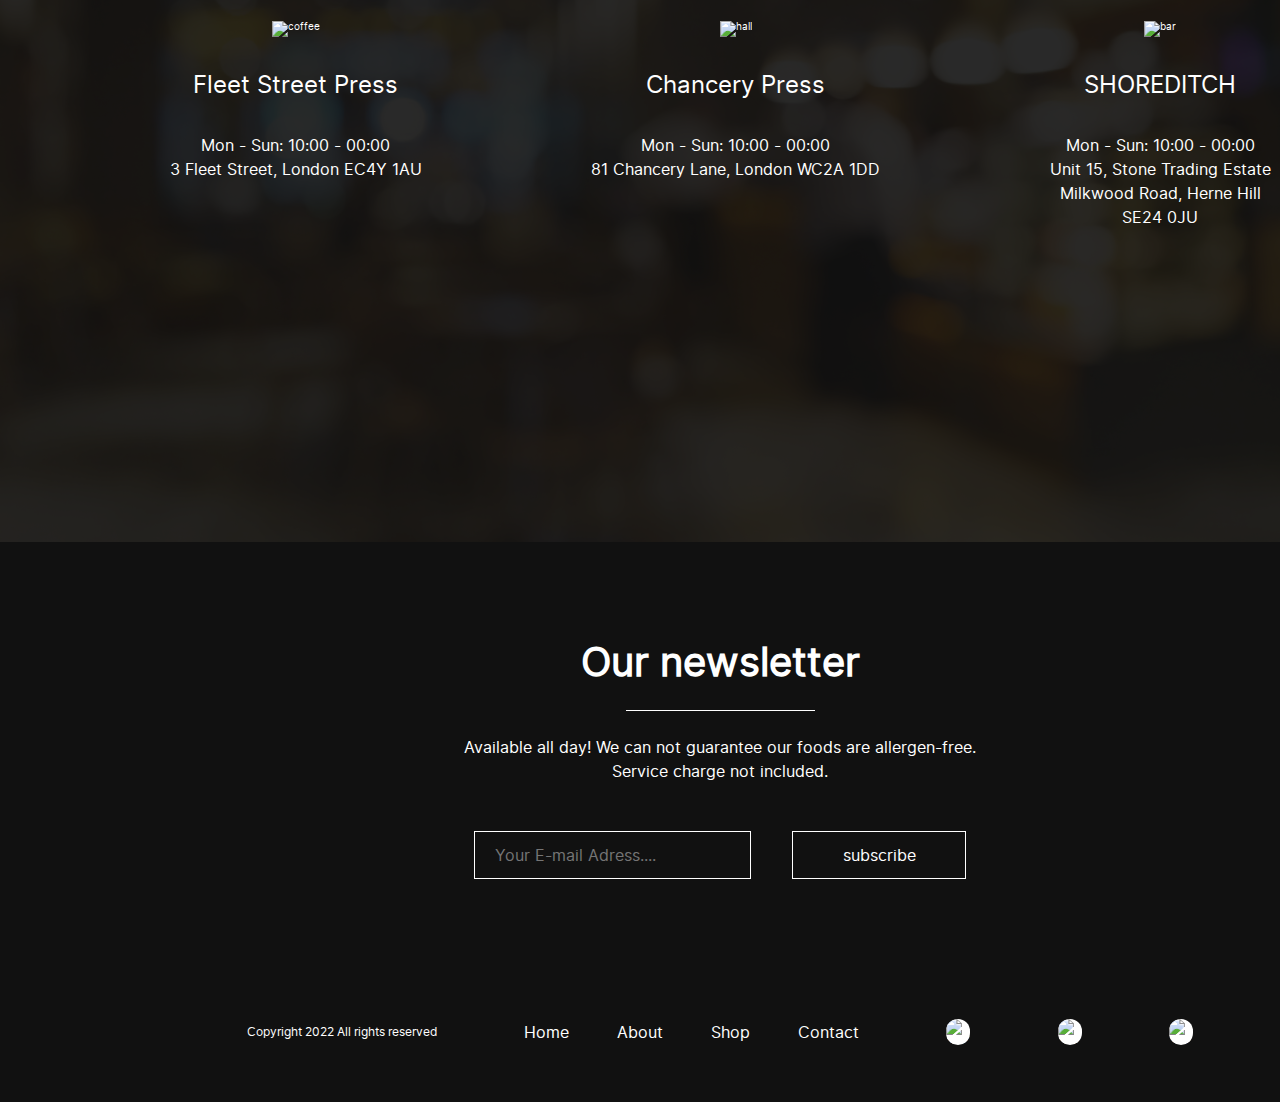
==== commit cfb6c1de: "corr" ====
--- a/index.html
+++ b/index.html
@@ -139,7 +139,7 @@
         <h4 class="news__text">Stay updated on all the latest Coffee House products, events <br> &amp; community news.</h4>
         <div class="news__articles">
             <div class="news__blog1">
-                <img class="news__img2" src="./img/blog.png" alt="turka"> 
+                <img class="news__img2" src="./src/img/blog.png" alt="turka"> 
                 <h4>Moka pot</h4>
                 <p>It is a long established fact that a reader will <br> be distracted by the readable content of a <br> page when looking at its layout. The point of <br> using Lorem Ipsum is that it has a more-or-less normal</p> <br><br>
                 <a class="news__link" href="#">&ndash; &nbsp; Read more</a>
@@ -151,7 +151,7 @@
                 <a class="news__link" href="#">&ndash; &nbsp; Read more</a>
             </div>
             <div class="news__blog3">
-                <img class="news__img" src="./img/blog2.png" alt="chicks">
+                <img class="news__img" src="./src/img/blog2.png" alt="chicks">
                 <h4>Coffee Roasters and Espresso <br> Specialists - Our Story</h4>
                 <p>Coffee House is built on relationships. Our <br> success as a coffee roaster is down to the <br> success of the people we choose to partner <br> with – from our first café customer, to our <br> staff around the world.</p> <br><br>
                 <a class="news__link" href="#">&ndash; &nbsp; Read more</a>
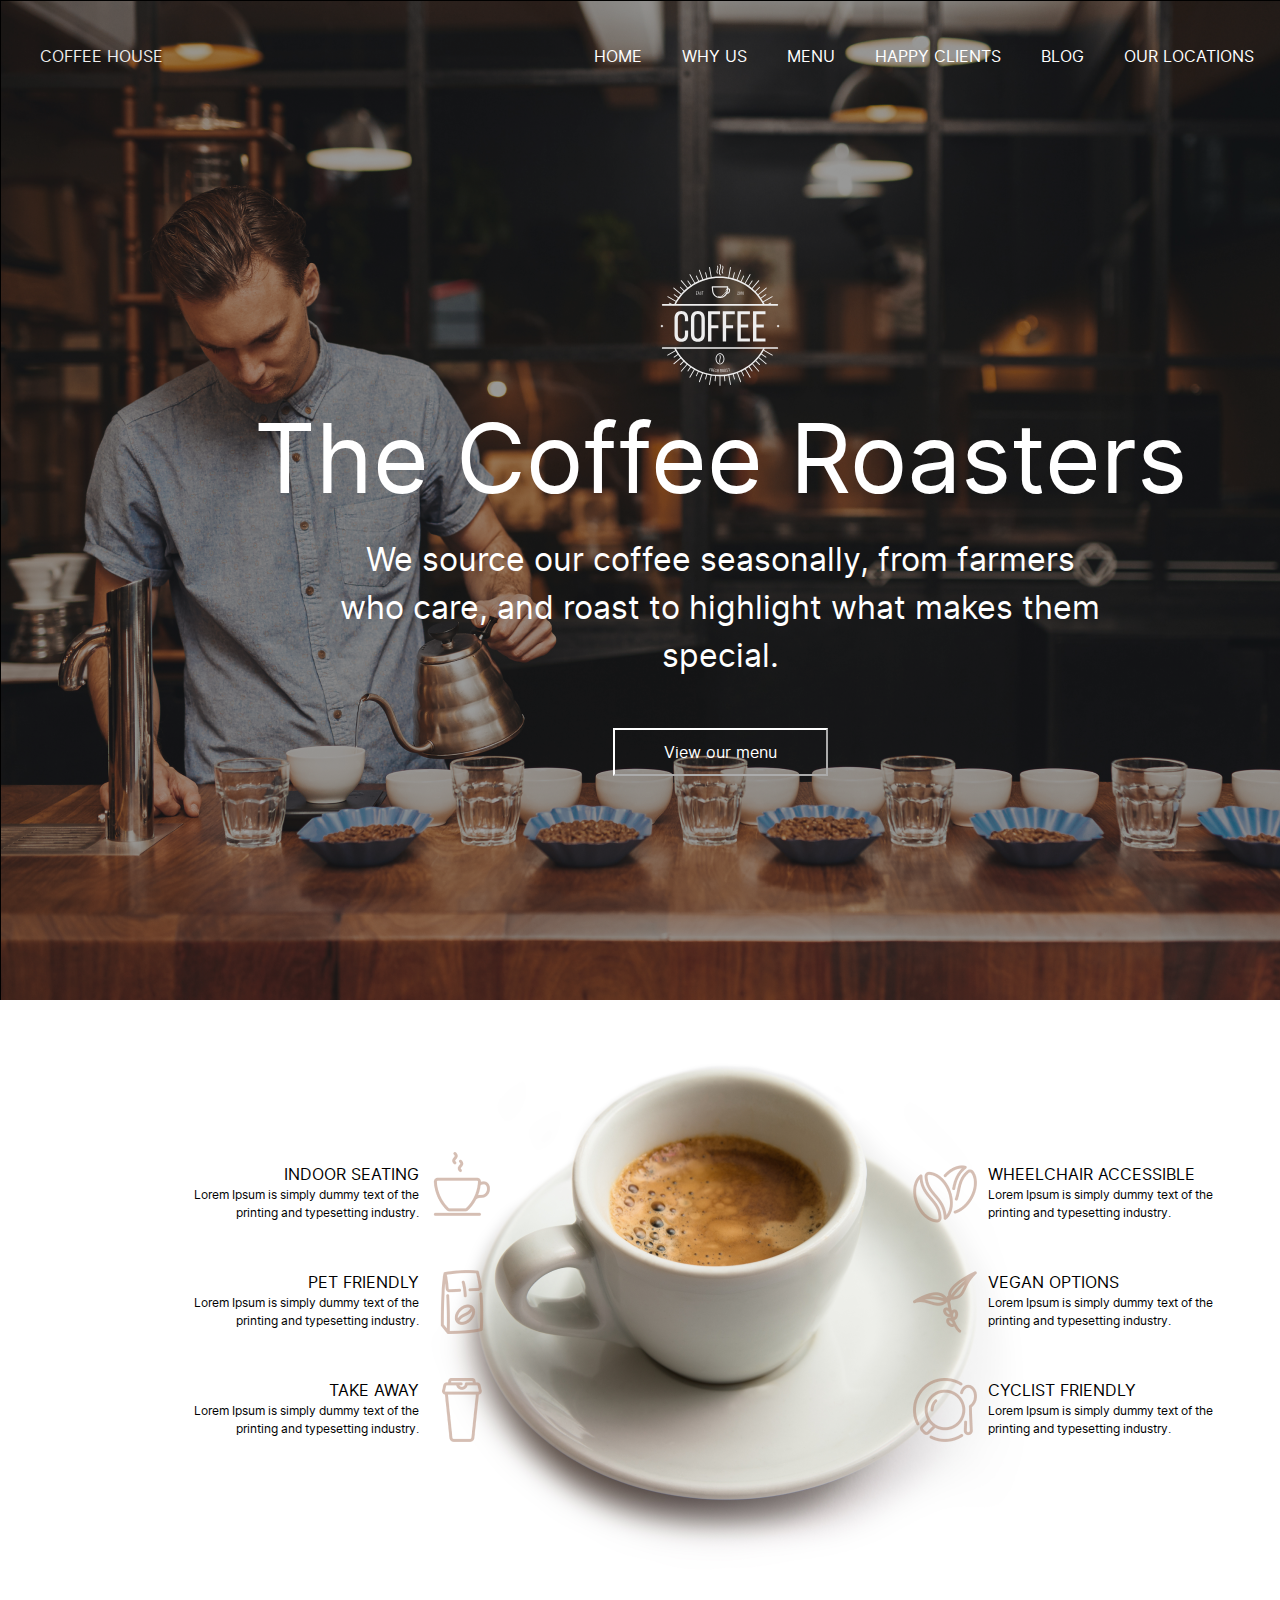
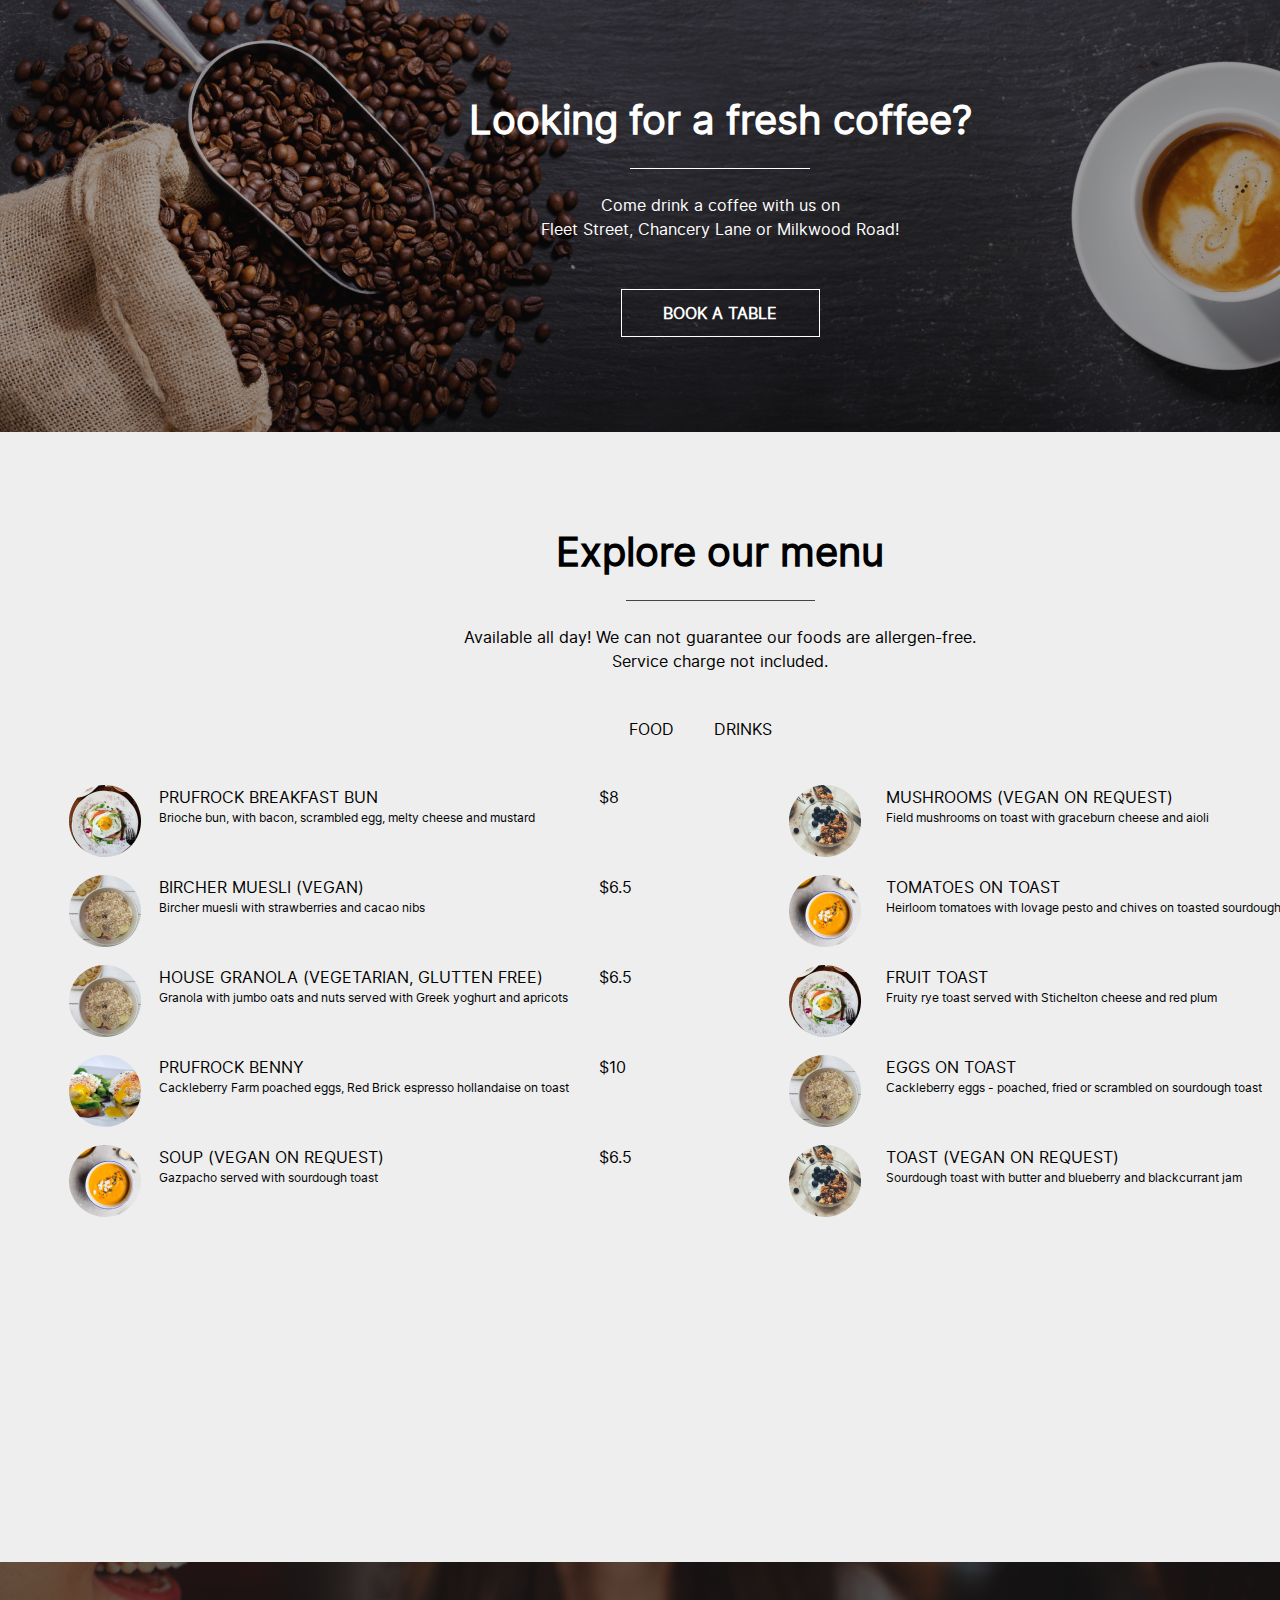
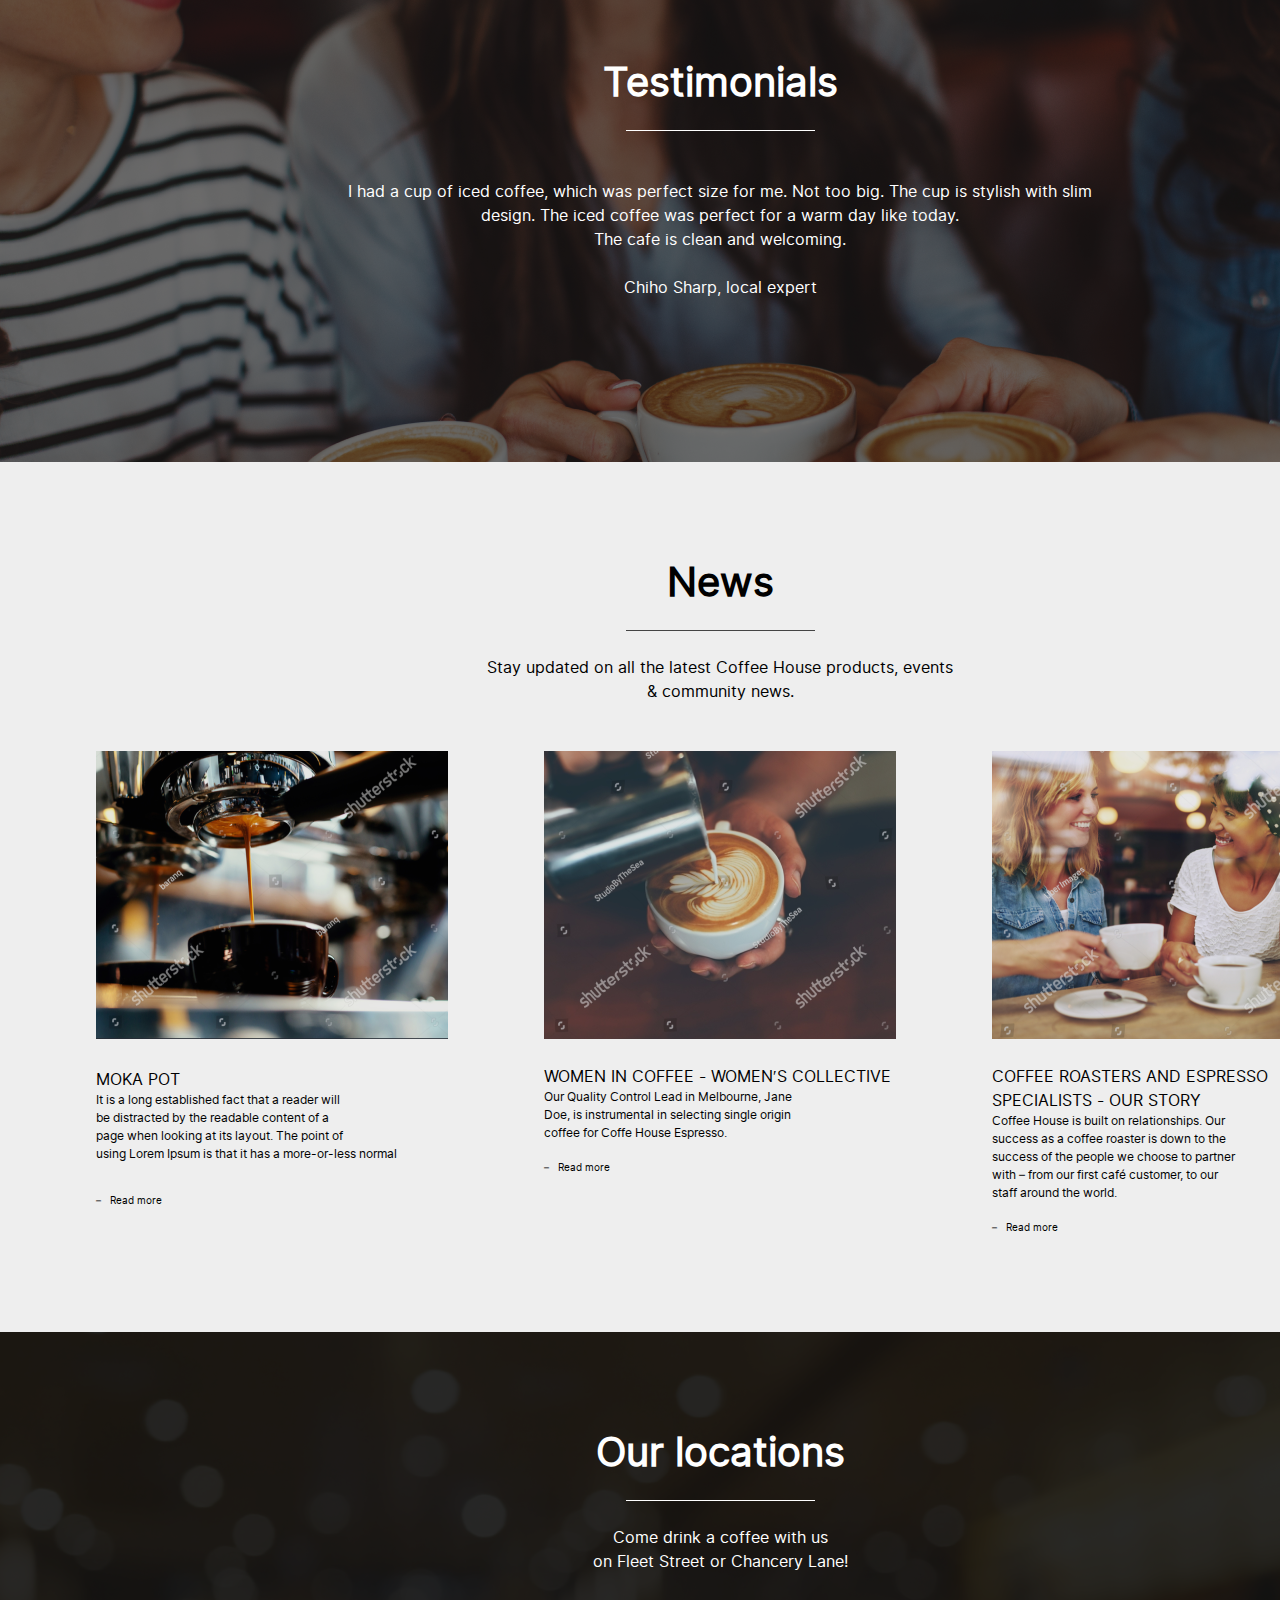
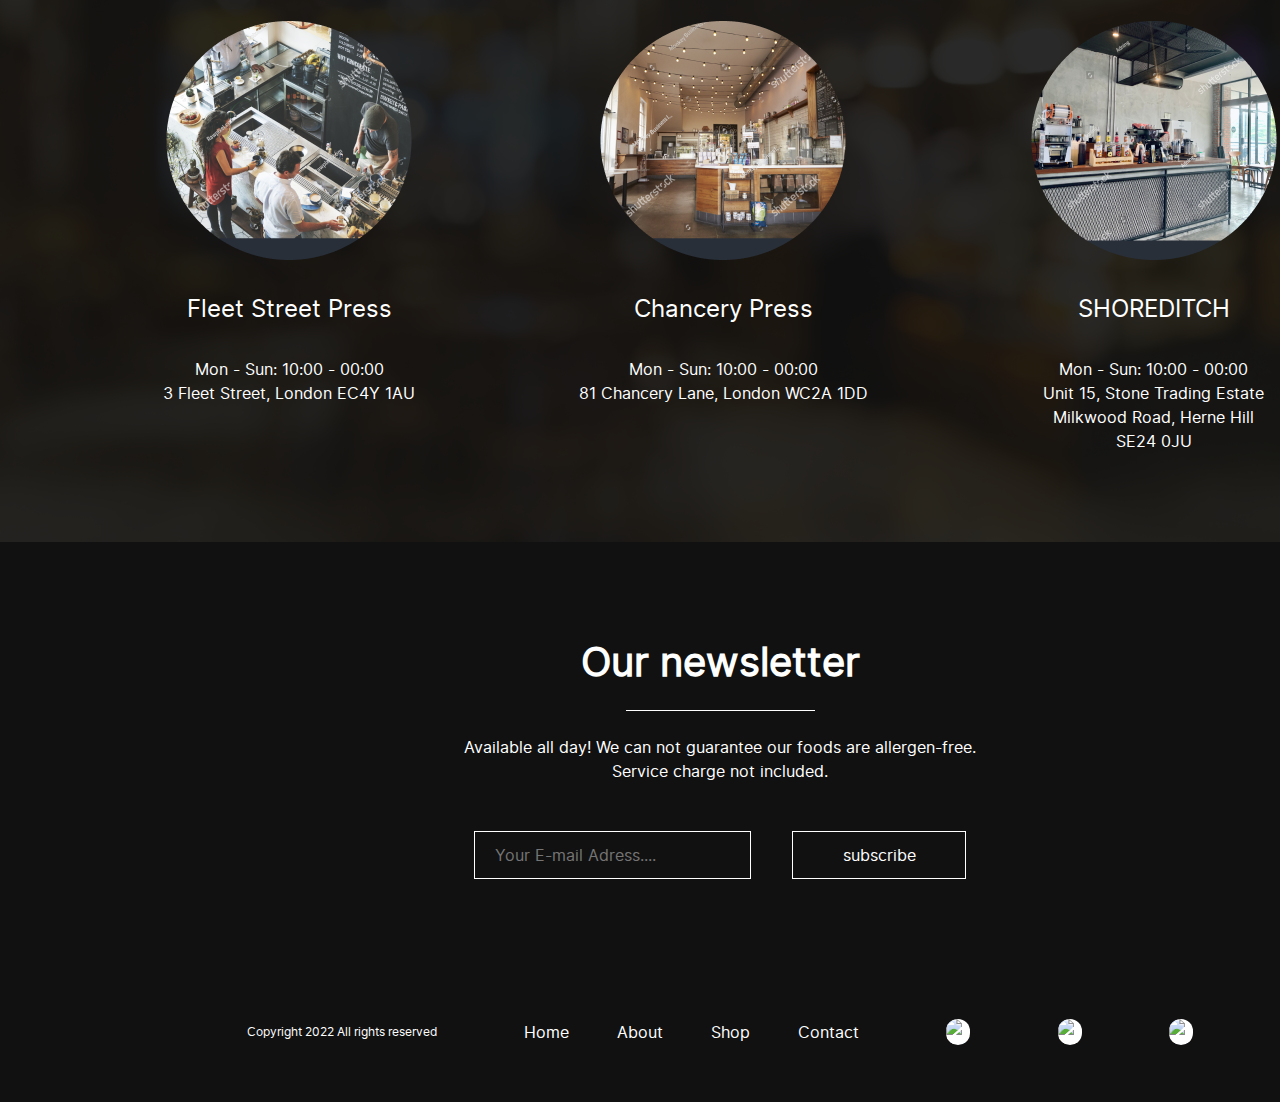
==== commit bb2ede97: "corr" ====
--- a/index.html
+++ b/index.html
@@ -165,17 +165,17 @@
                 on Fleet Street or Chancery Lane!</h4>
             <div class="loki">
                 <div class="loki__one">
-                    <img class="loki__img" src="./img/Fleet_Street_Press.png" alt="coffee">
+                    <img class="loki__img" src="./src/img/Fleet_Street_Press.png" alt="coffee">
                     <h3>Fleet Street Press</h3>
                     <h4 class="loki__text">Mon - Sun:  10:00 - 00:00 <br> 3 Fleet Street, London EC4Y 1AU</h4>
                 </div>
                 <div class="loki__two">
-                    <img class="loki__img2" src="./img/Chancery_Press.png" alt="hall">
+                    <img class="loki__img2" src="./src/img/Chancery_Press.png" alt="hall">
                     <h3>Chancery Press</h3>
                     <h4 class="loki__text2">Mon - Sun:  10:00 - 00:00 <br>81 Chancery Lane, London WC2A 1DD</h4>
                 </div>
                 <div class="loki__three">
-                    <img class="loki__img3" src="./img/SHOREDITCH.png" alt="bar">
+                    <img class="loki__img3" src="./src/img/SHOREDITCH.png" alt="bar">
                     <h3>SHOREDITCH</h3>
                     <h4 class="loki__text3">Mon - Sun:  10:00 - 00:00 <br>Unit 15, Stone Trading Estate <br>Milkwood Road, Herne Hill <br> SE24 0JU</h4>
                 </div>
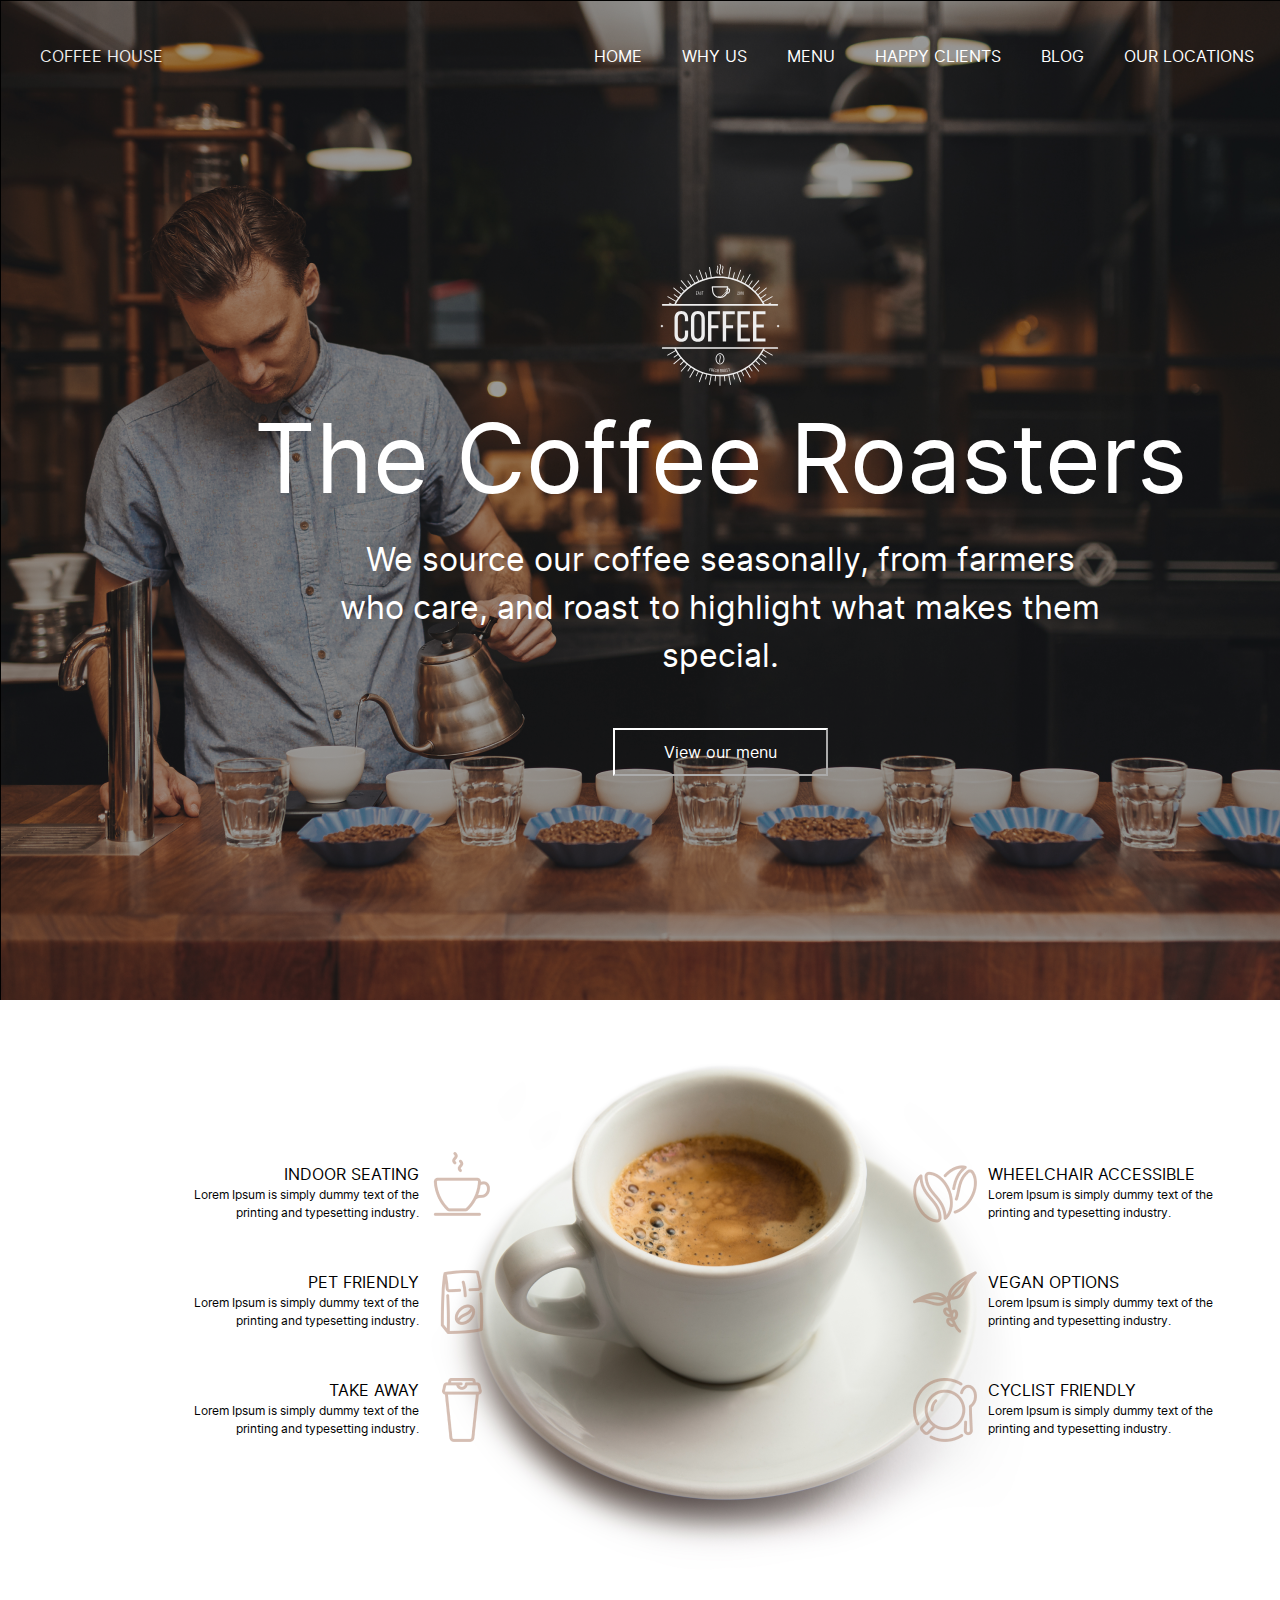
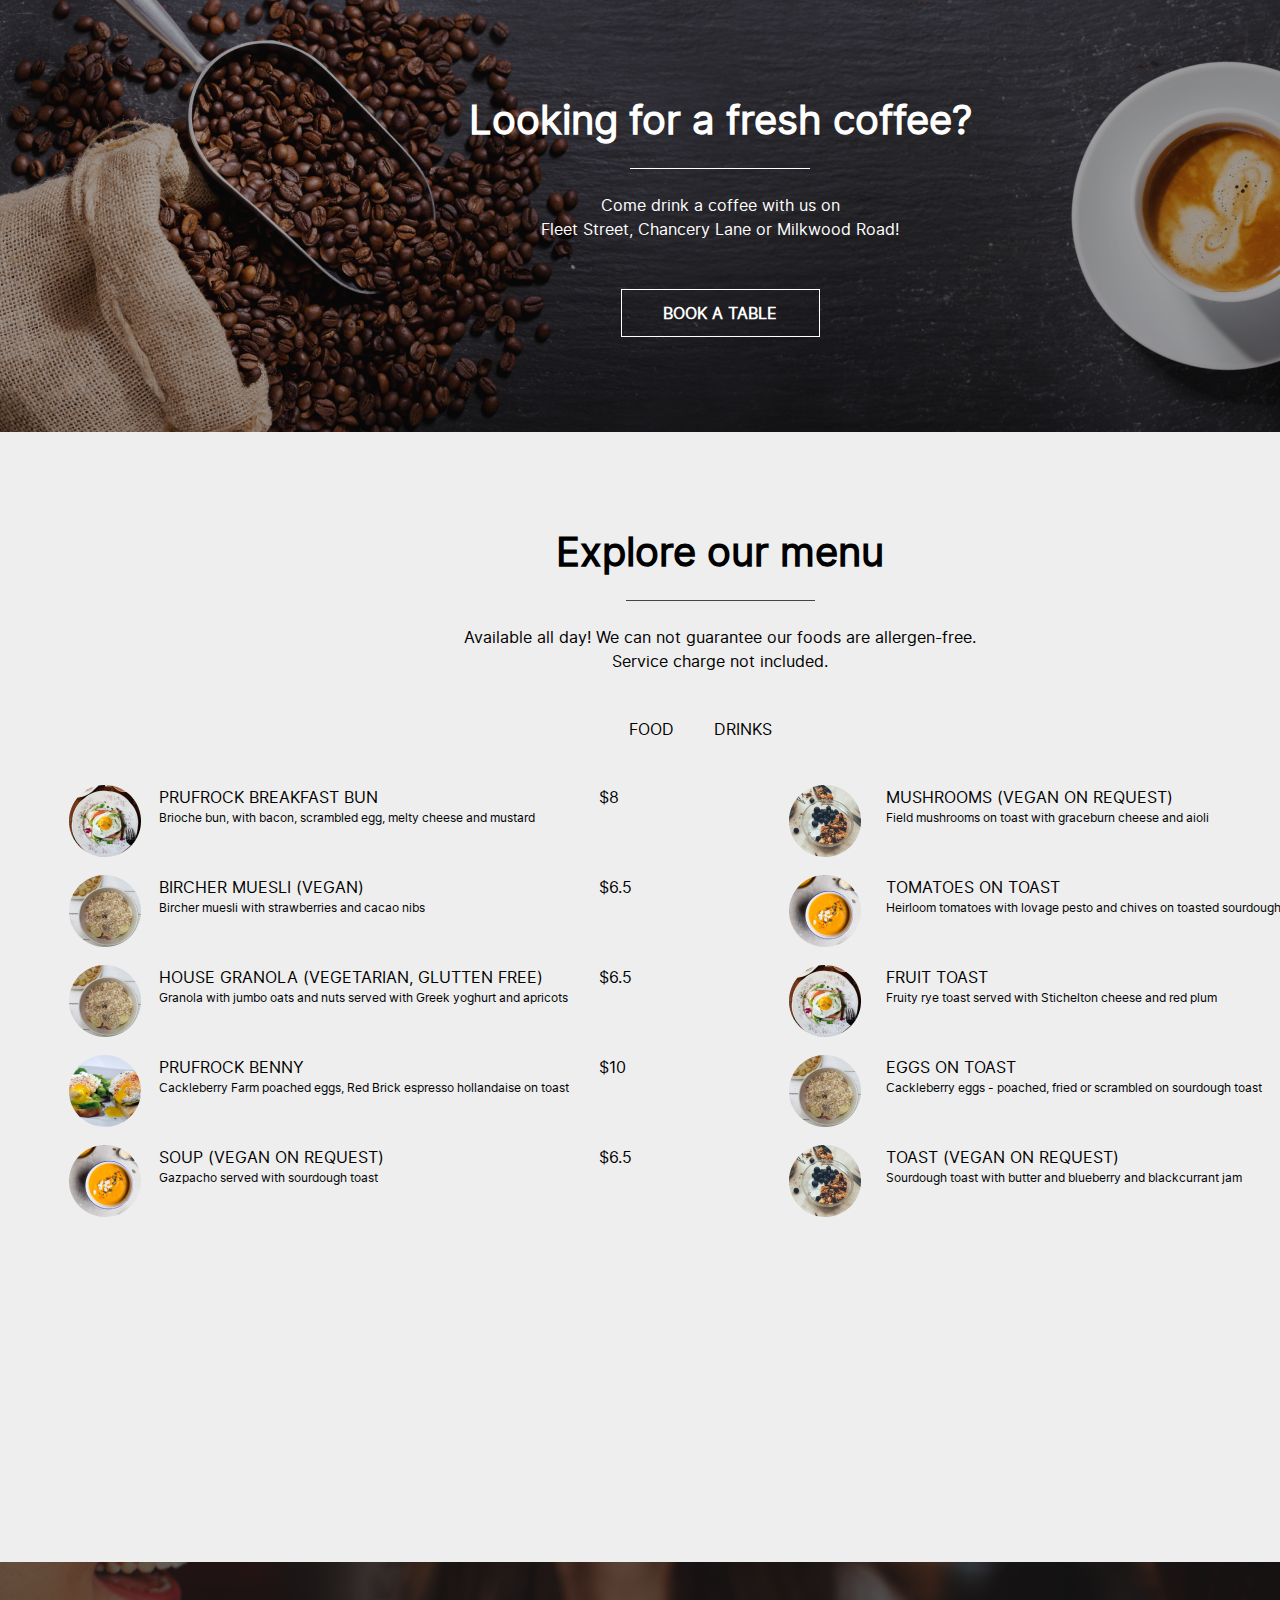
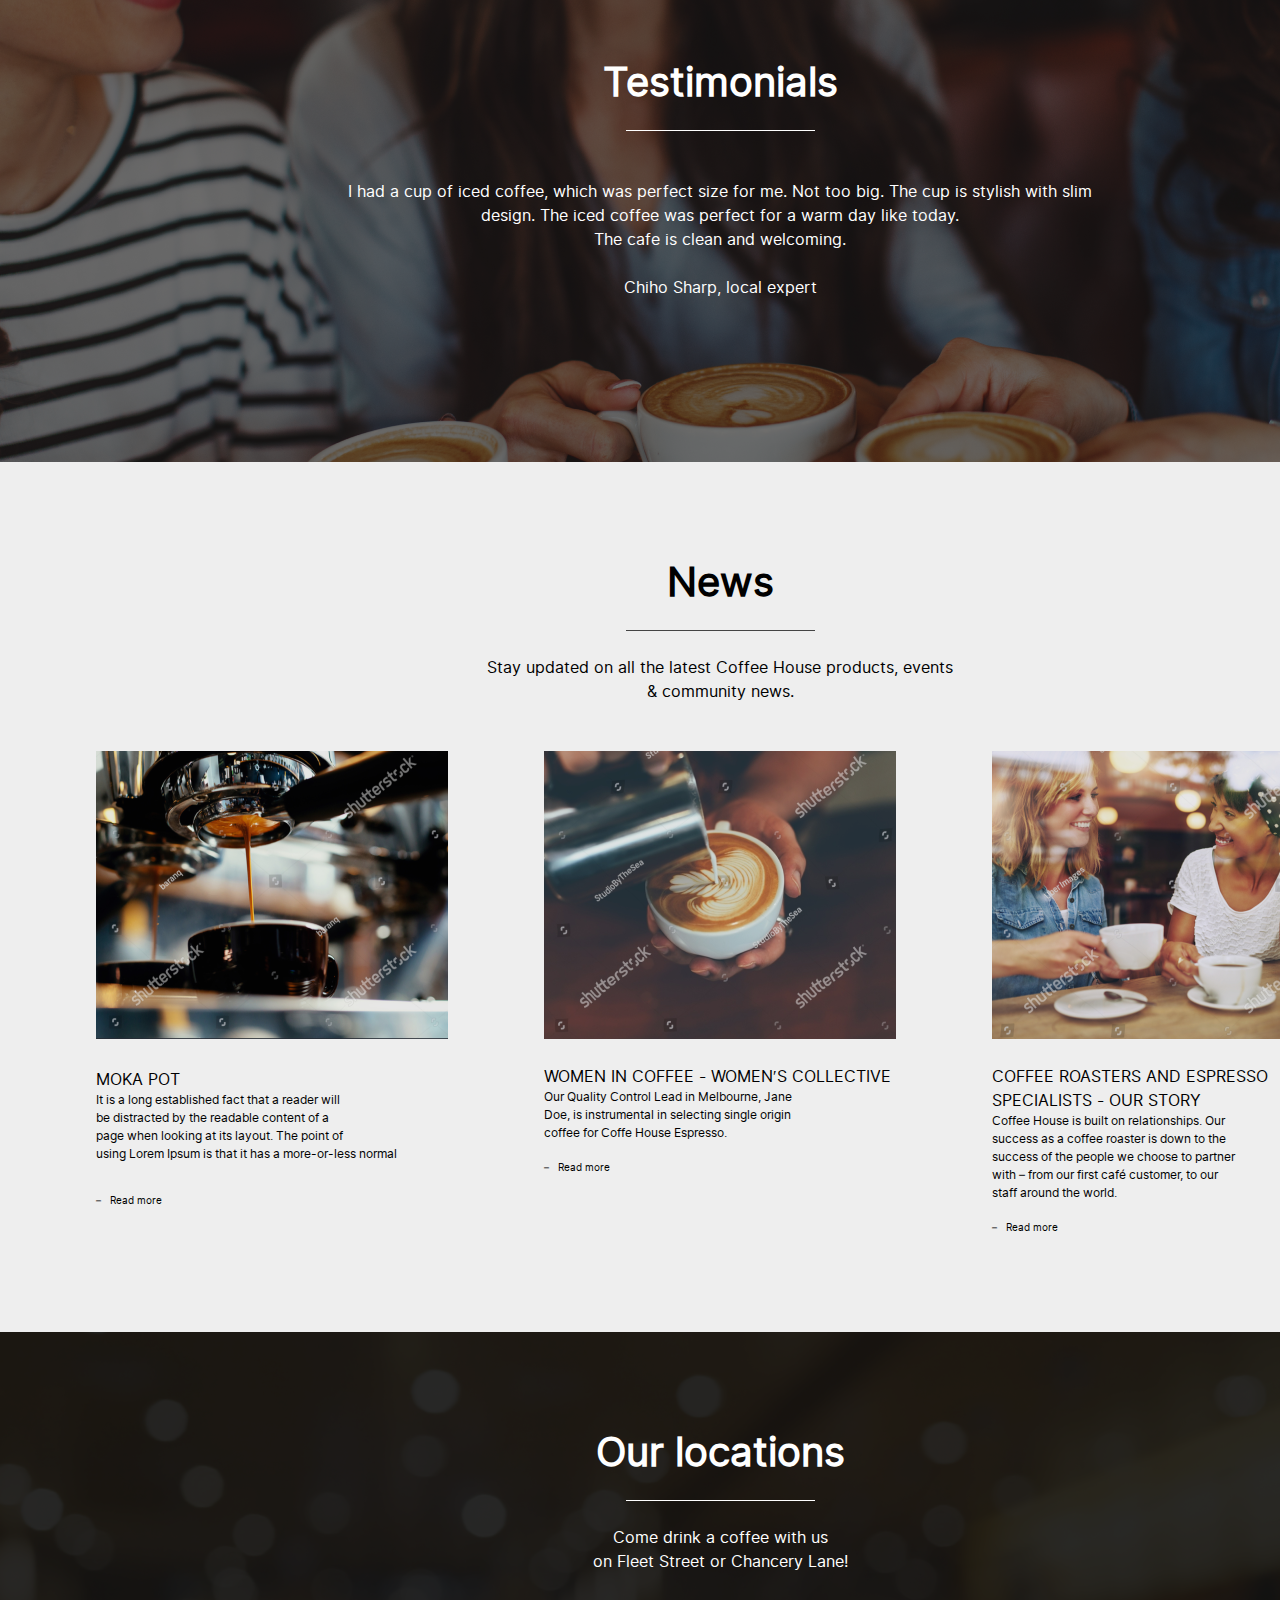
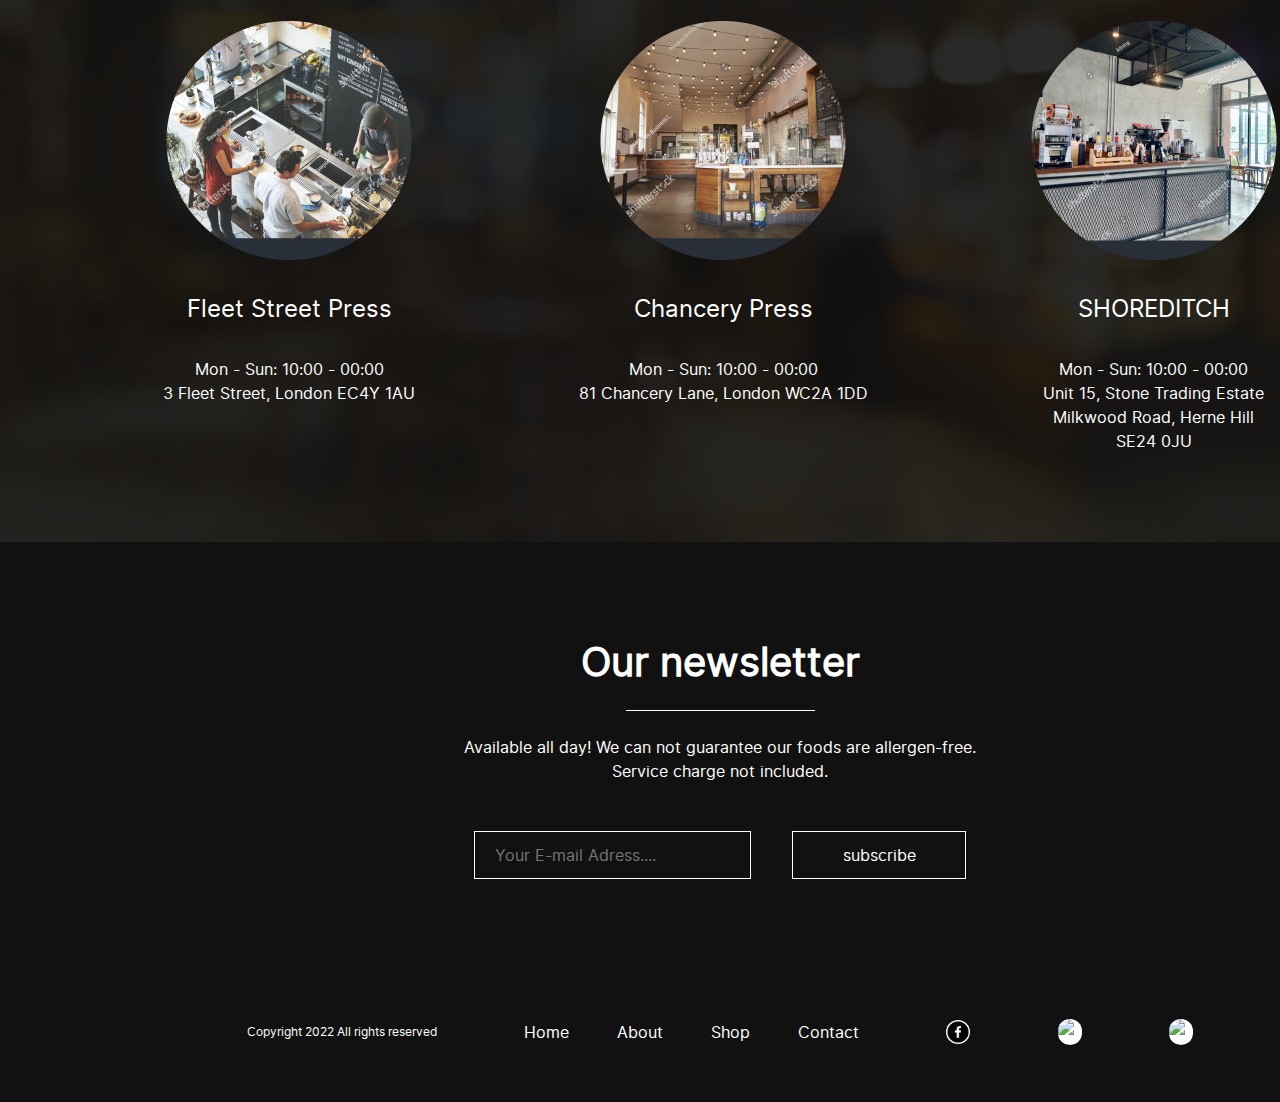
==== commit 79465796: "corr" ====
--- a/index.html
+++ b/index.html
@@ -197,7 +197,7 @@
                 <li class="footer__item">Shop</li>
                 <li class="footer__item">Contact</li>
             </ul>
-            <img class="footer__face" src="./img/icons/facebook.png" alt="facebook">
+            <img class="footer__face" src="./src/img/icons/facebook.png" alt="facebook">
             <img class="footer__twit" src="./img/icons/social.png" alt="twitter">
             <img class="footer__inst" src="./img/icons/instagram.png" alt="instagram">
         </div>
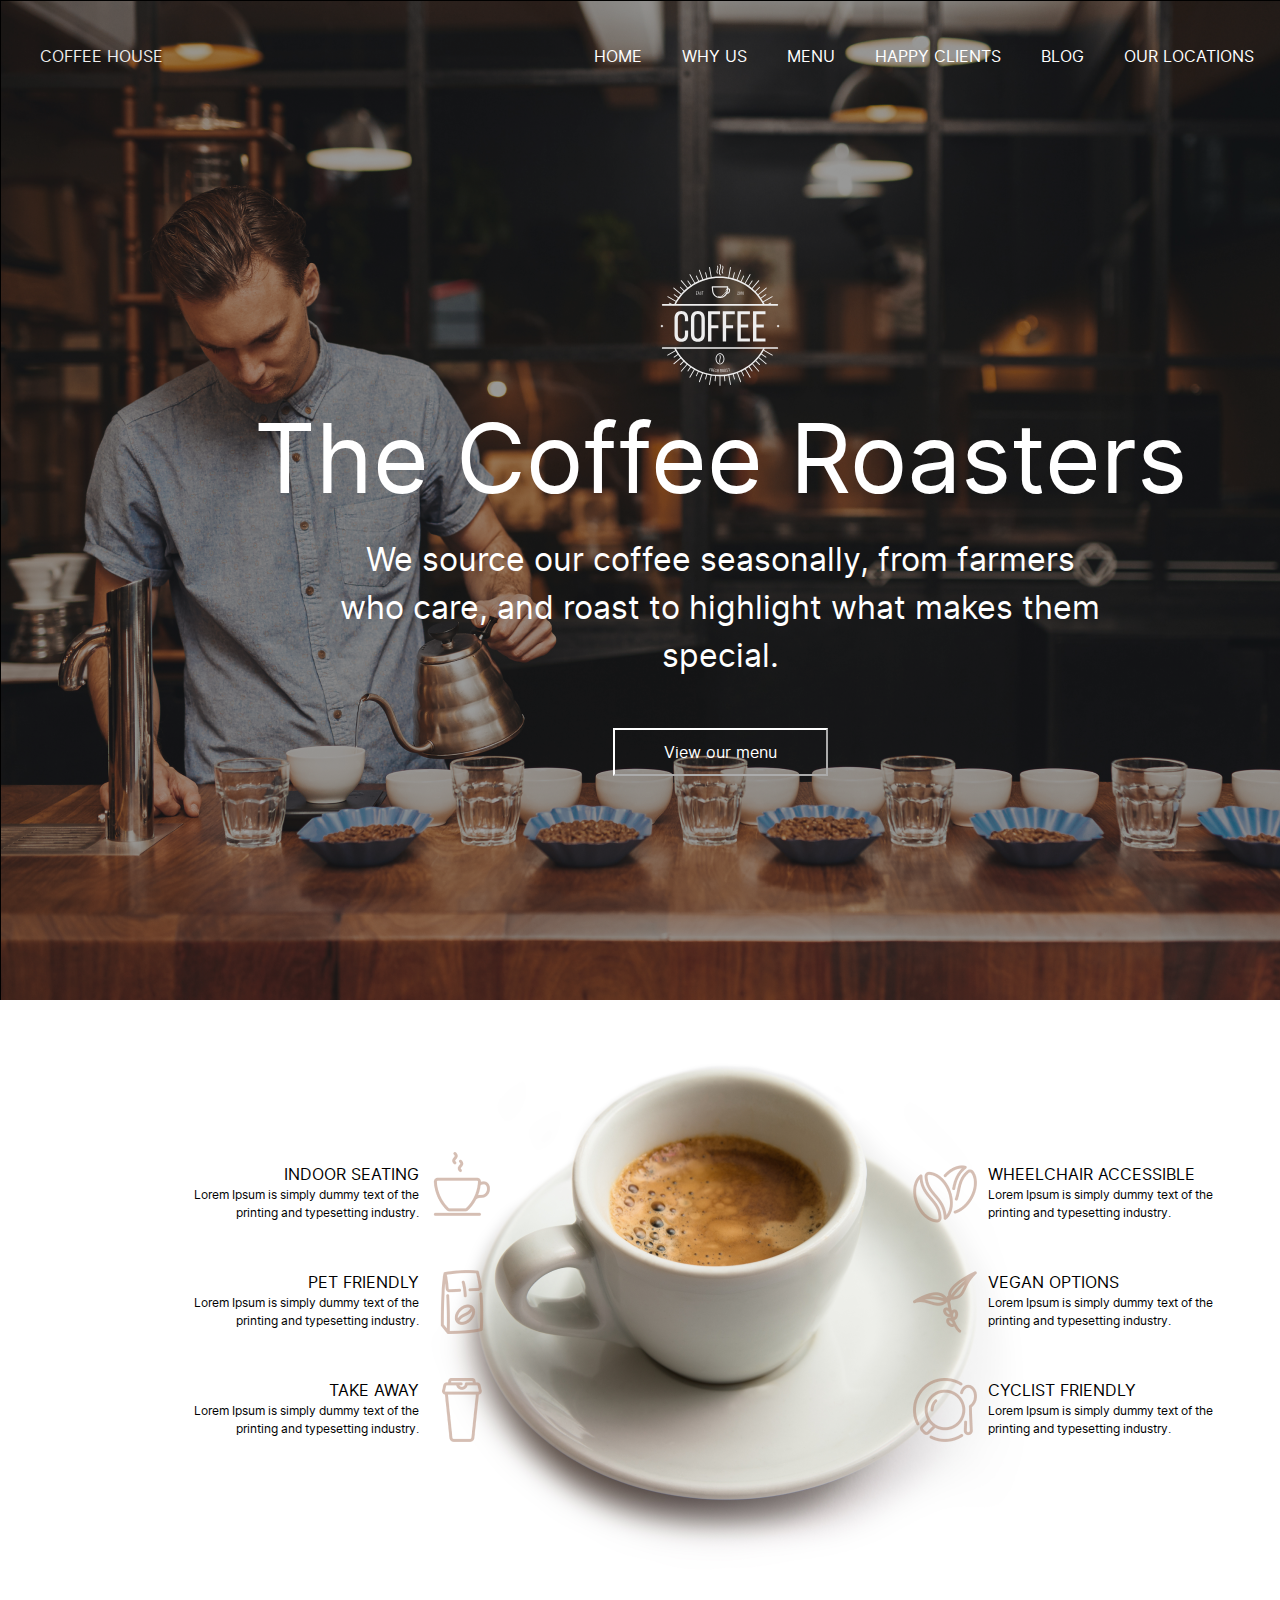
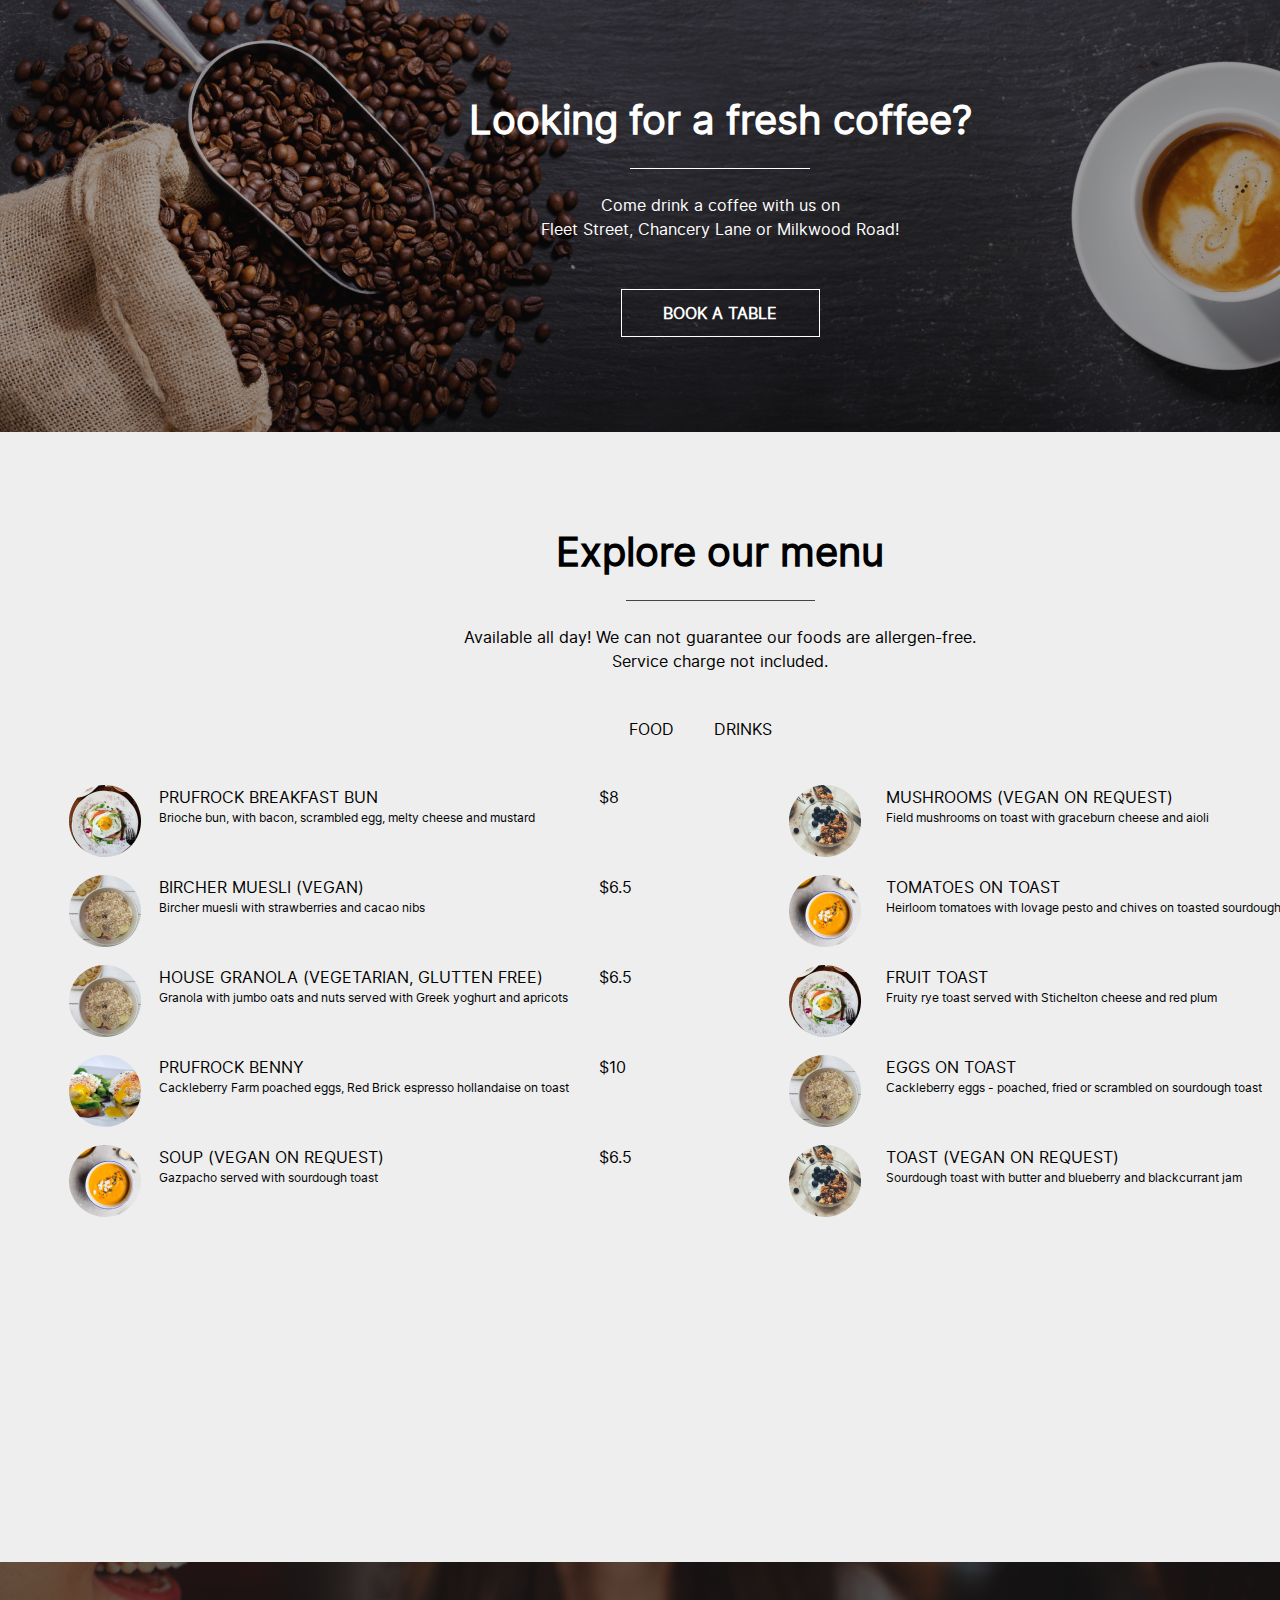
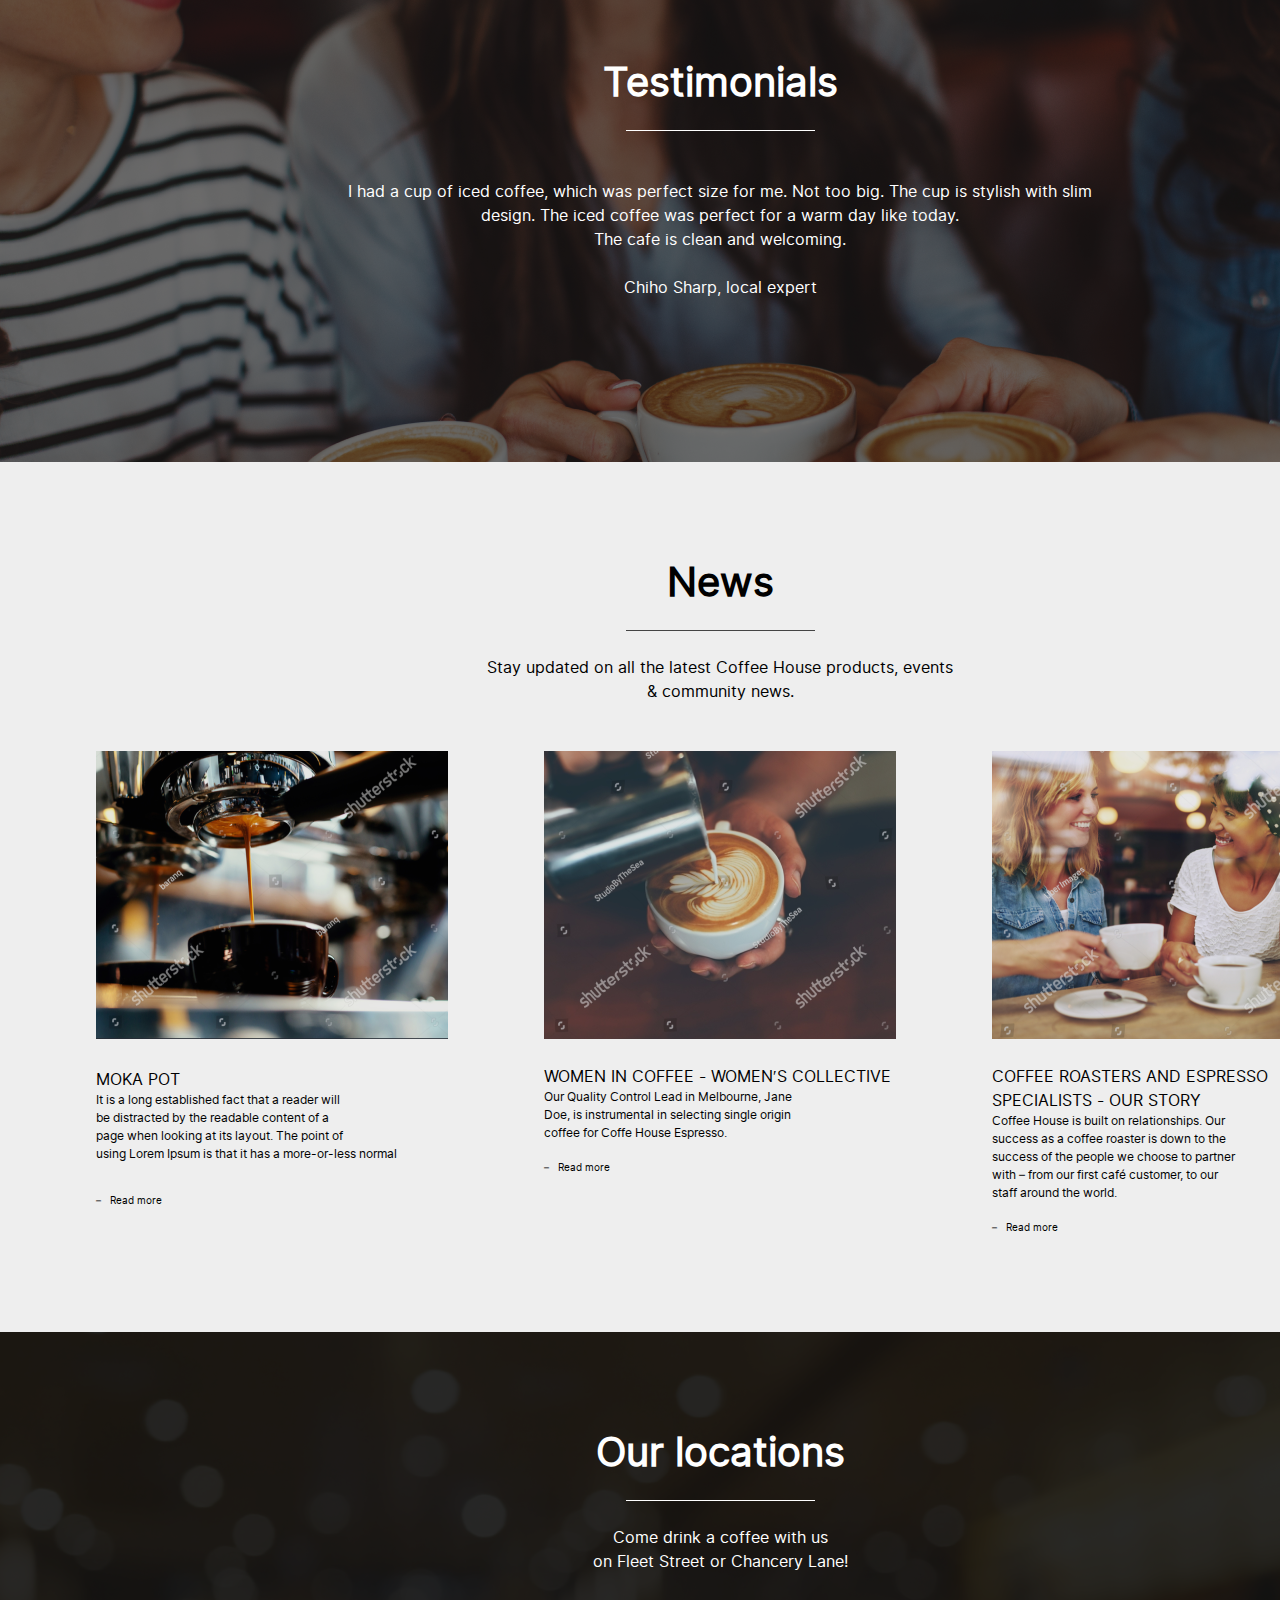
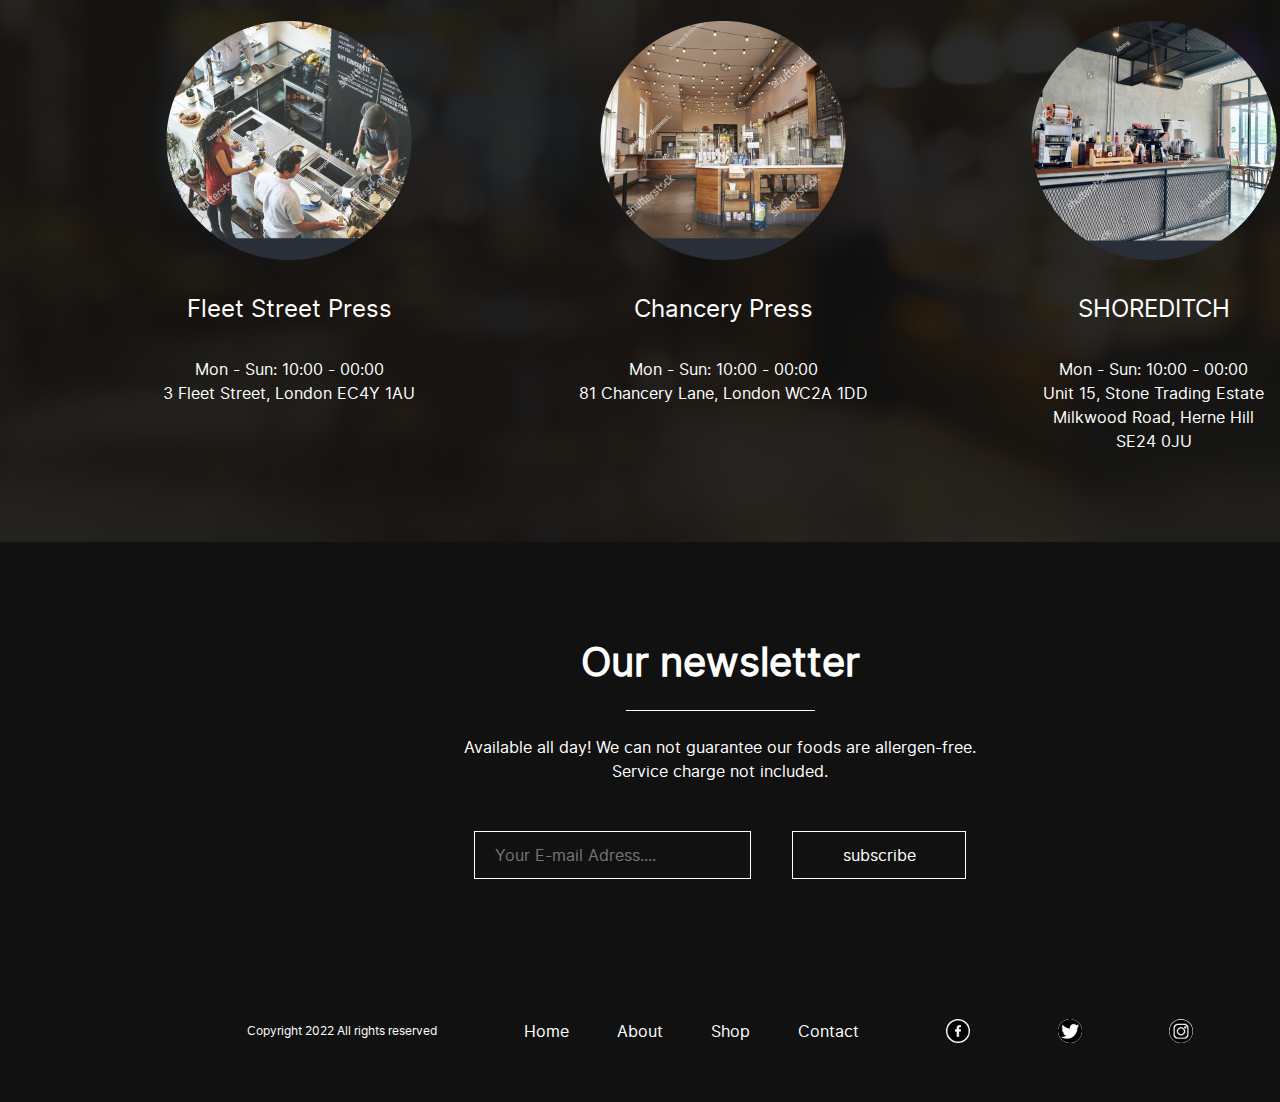
==== commit ec270a32: "corr" ====
--- a/index.html
+++ b/index.html
@@ -198,8 +198,8 @@
                 <li class="footer__item">Contact</li>
             </ul>
             <img class="footer__face" src="./src/img/icons/facebook.png" alt="facebook">
-            <img class="footer__twit" src="./img/icons/social.png" alt="twitter">
-            <img class="footer__inst" src="./img/icons/instagram.png" alt="instagram">
+            <img class="footer__twit" src="./src/img/icons/social.png" alt="twitter">
+            <img class="footer__inst" src="./src/img/icons/instagram.png" alt="instagram">
         </div>
         </footer>
 </main>
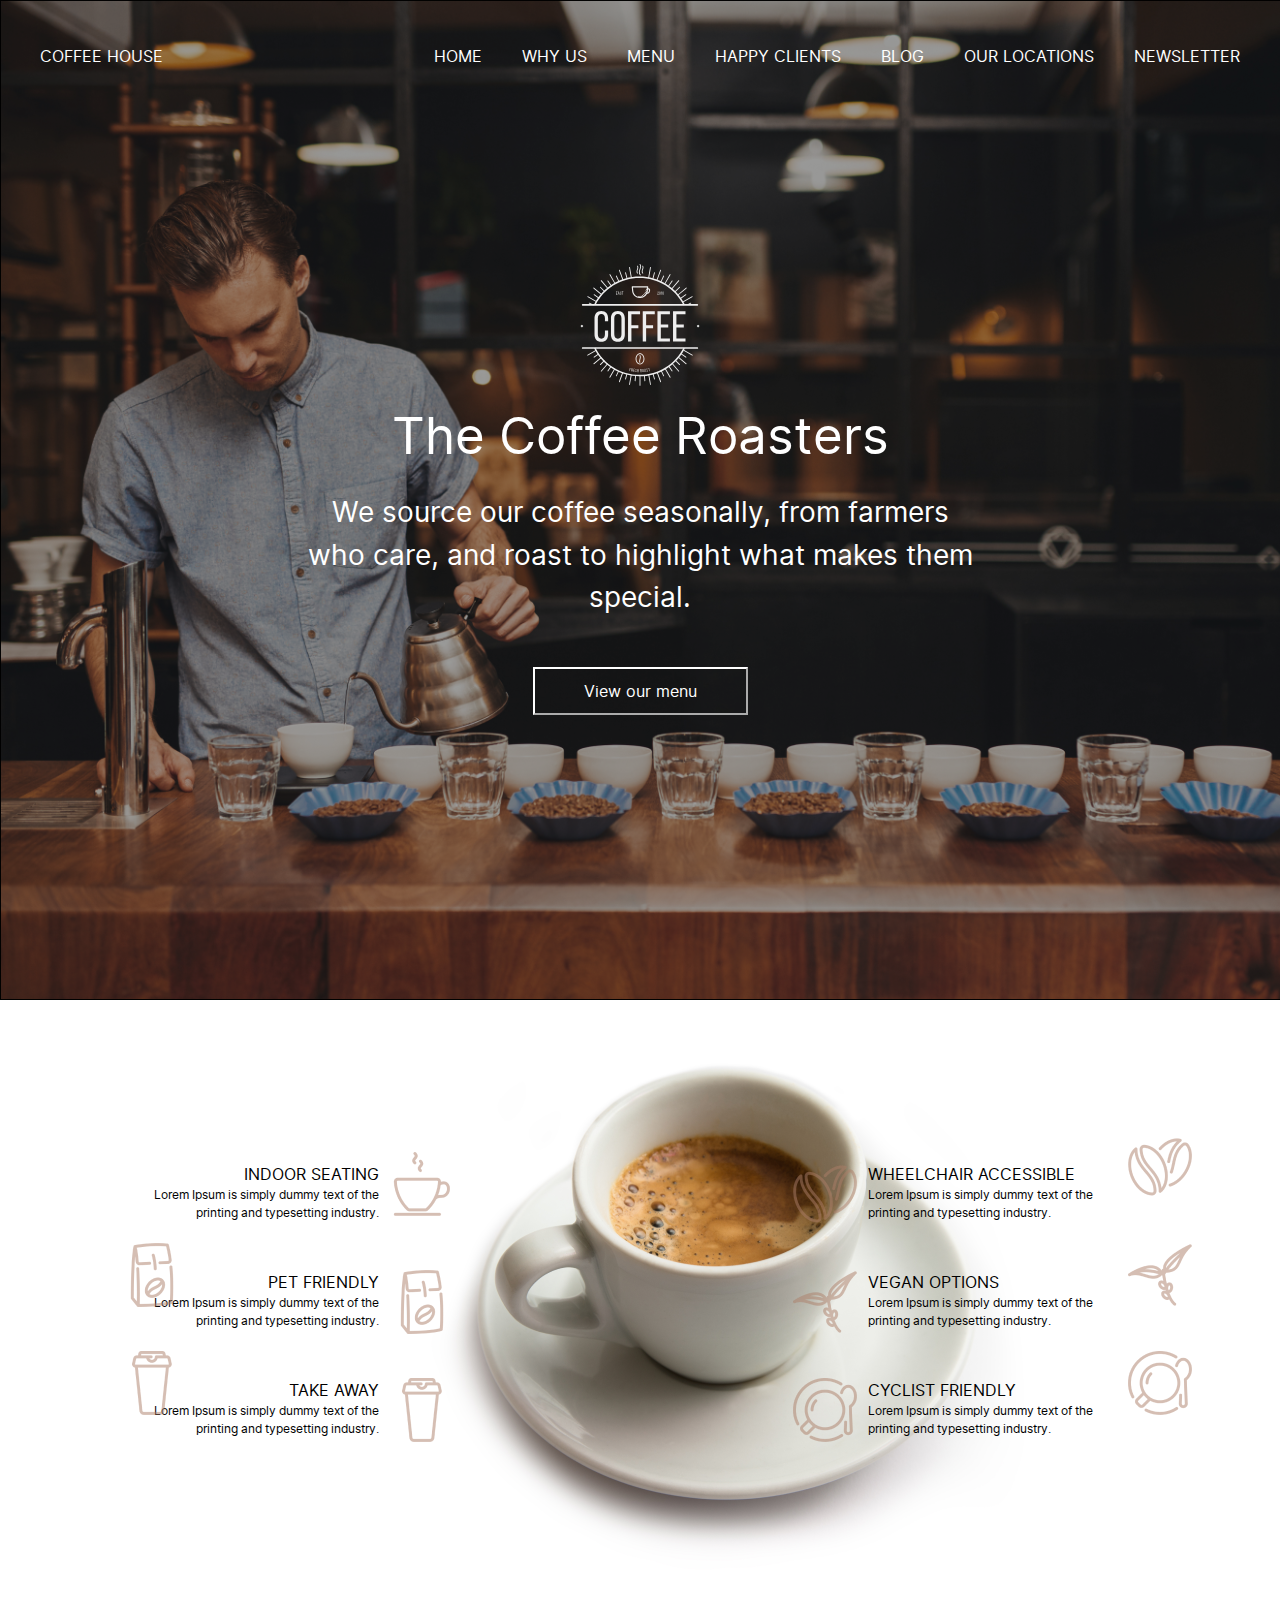
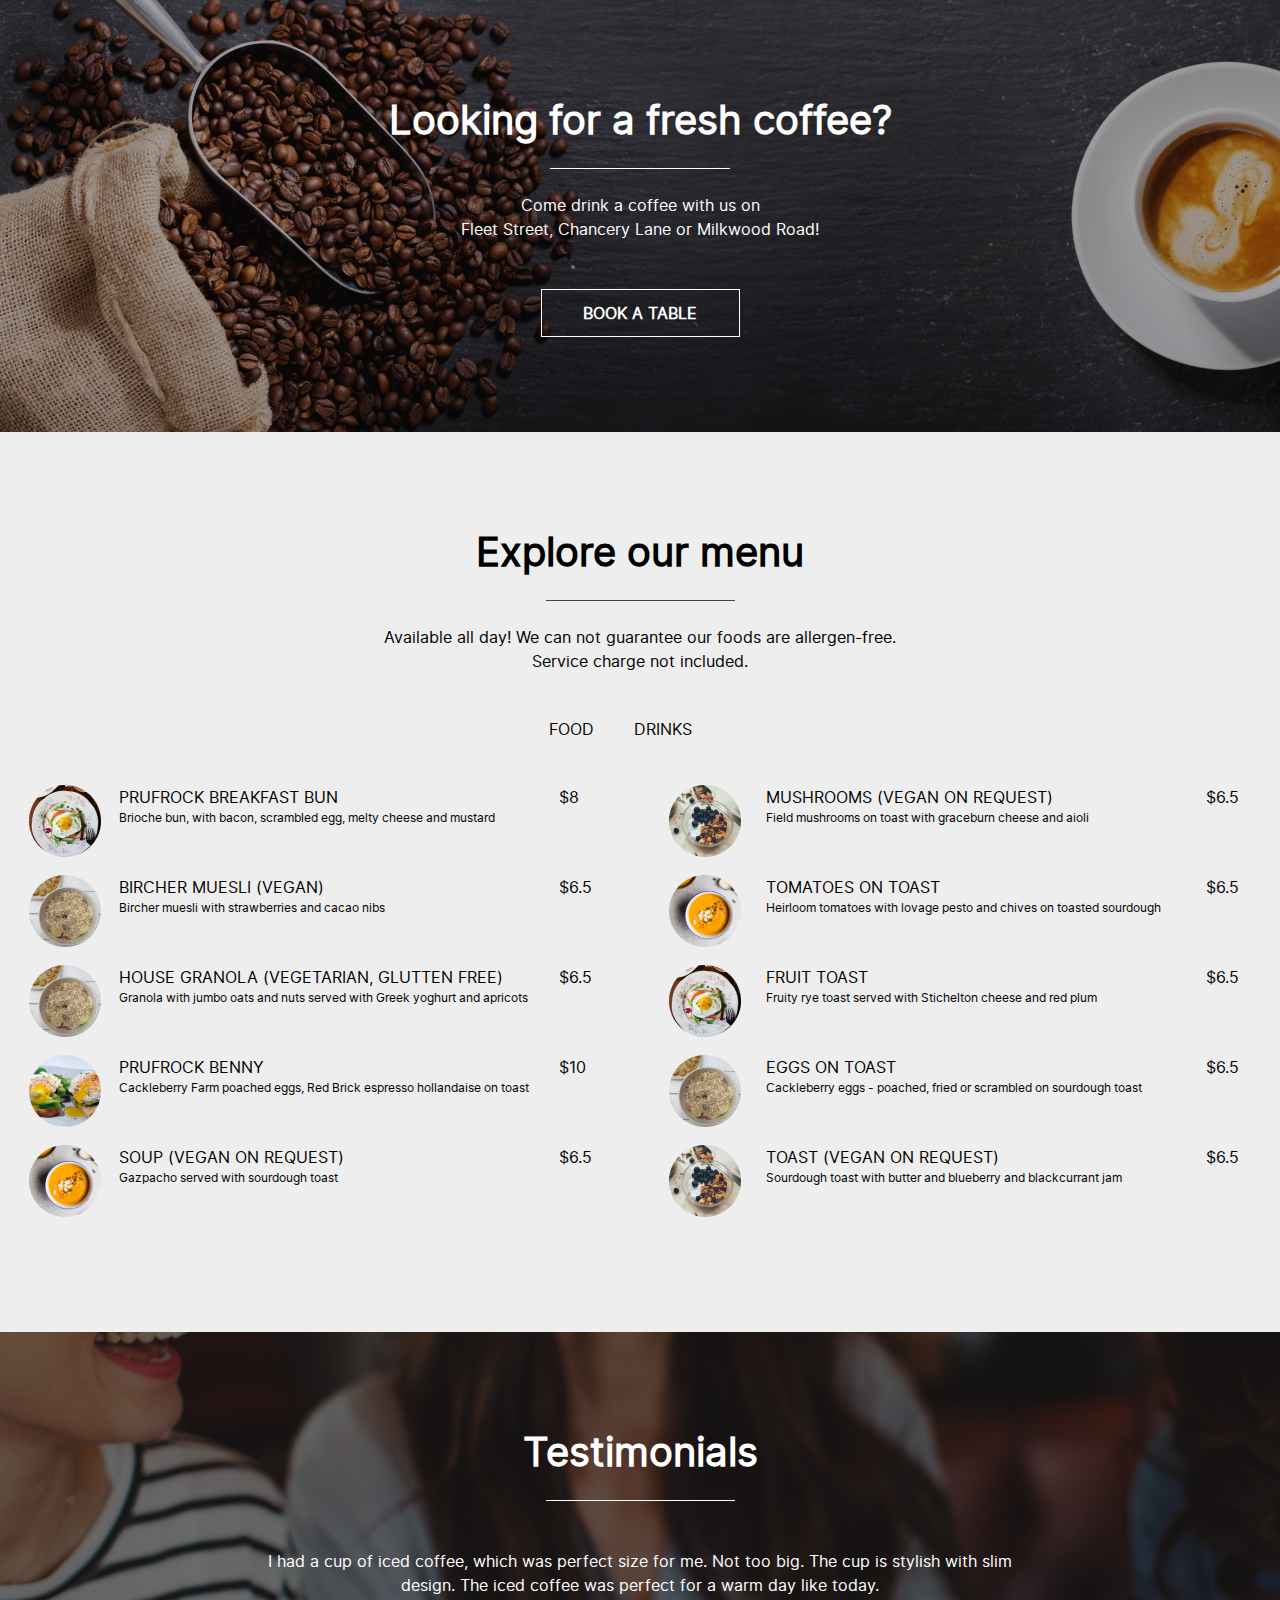
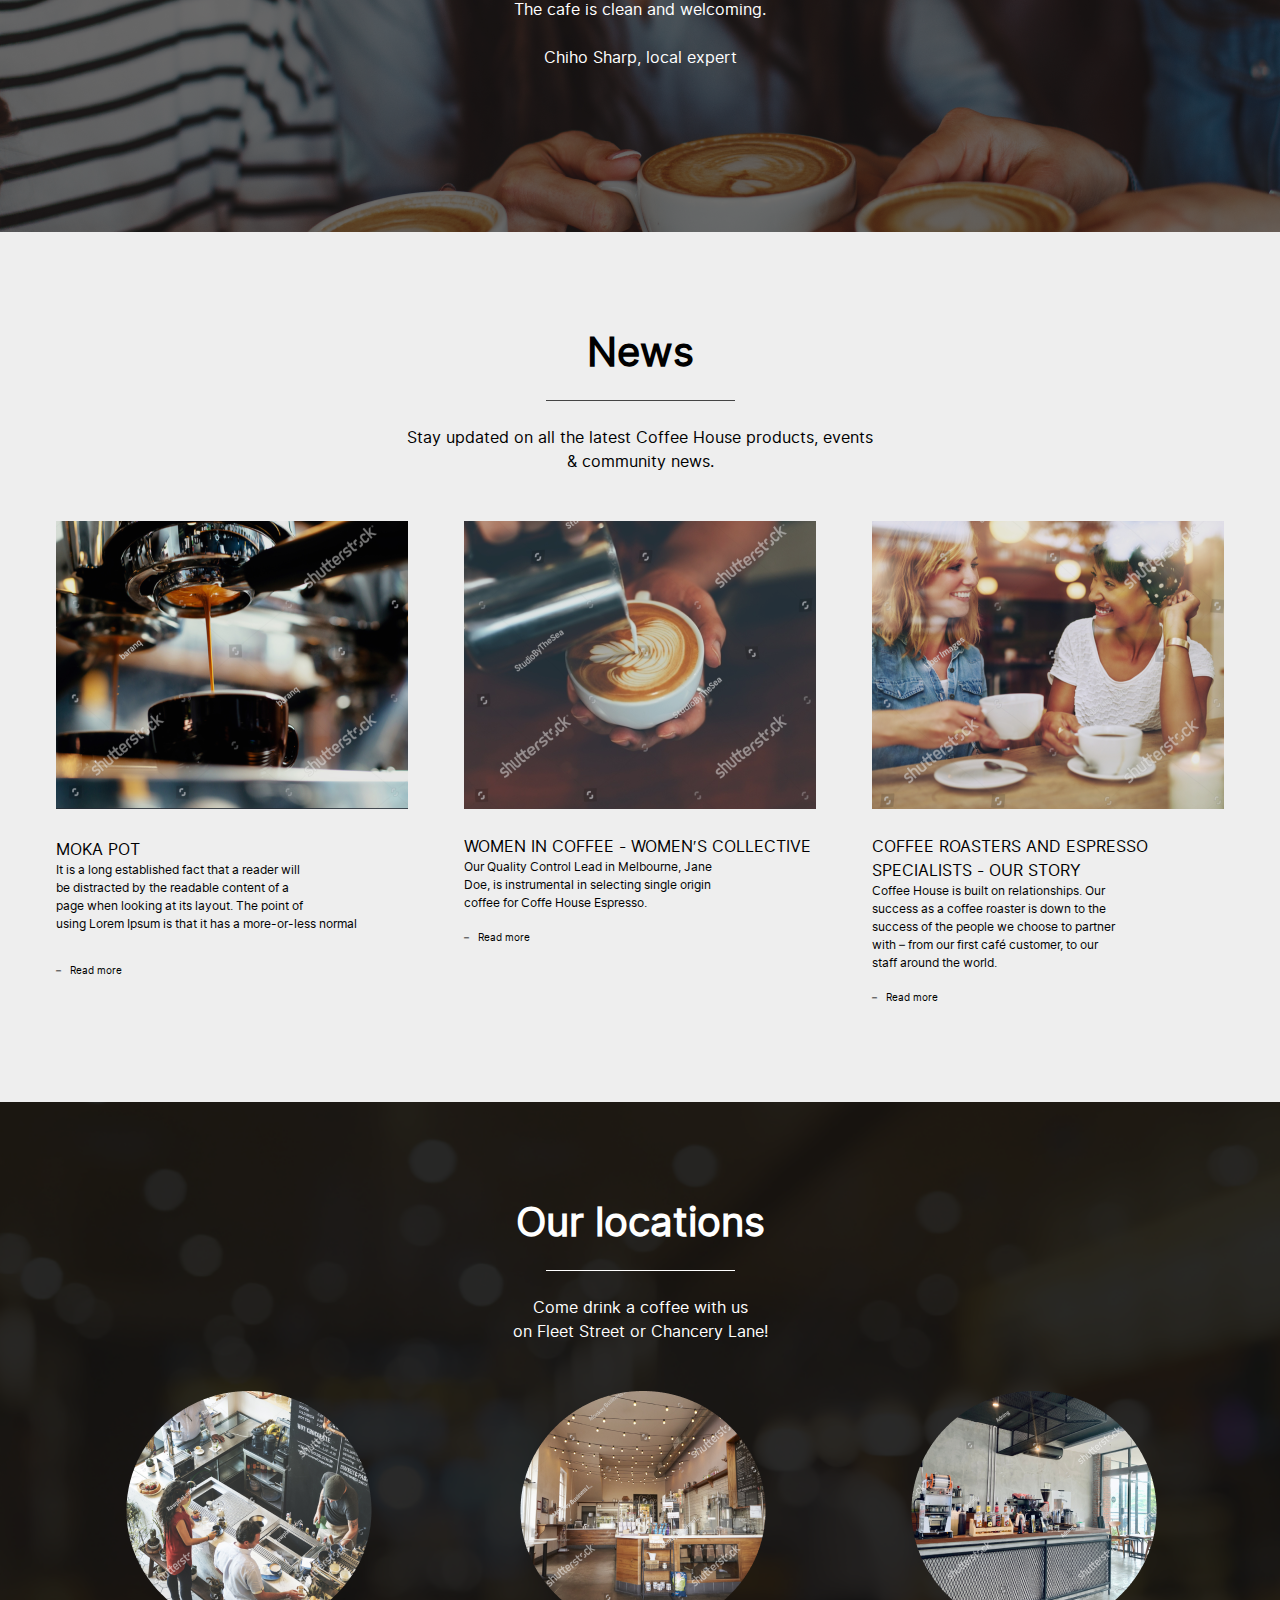
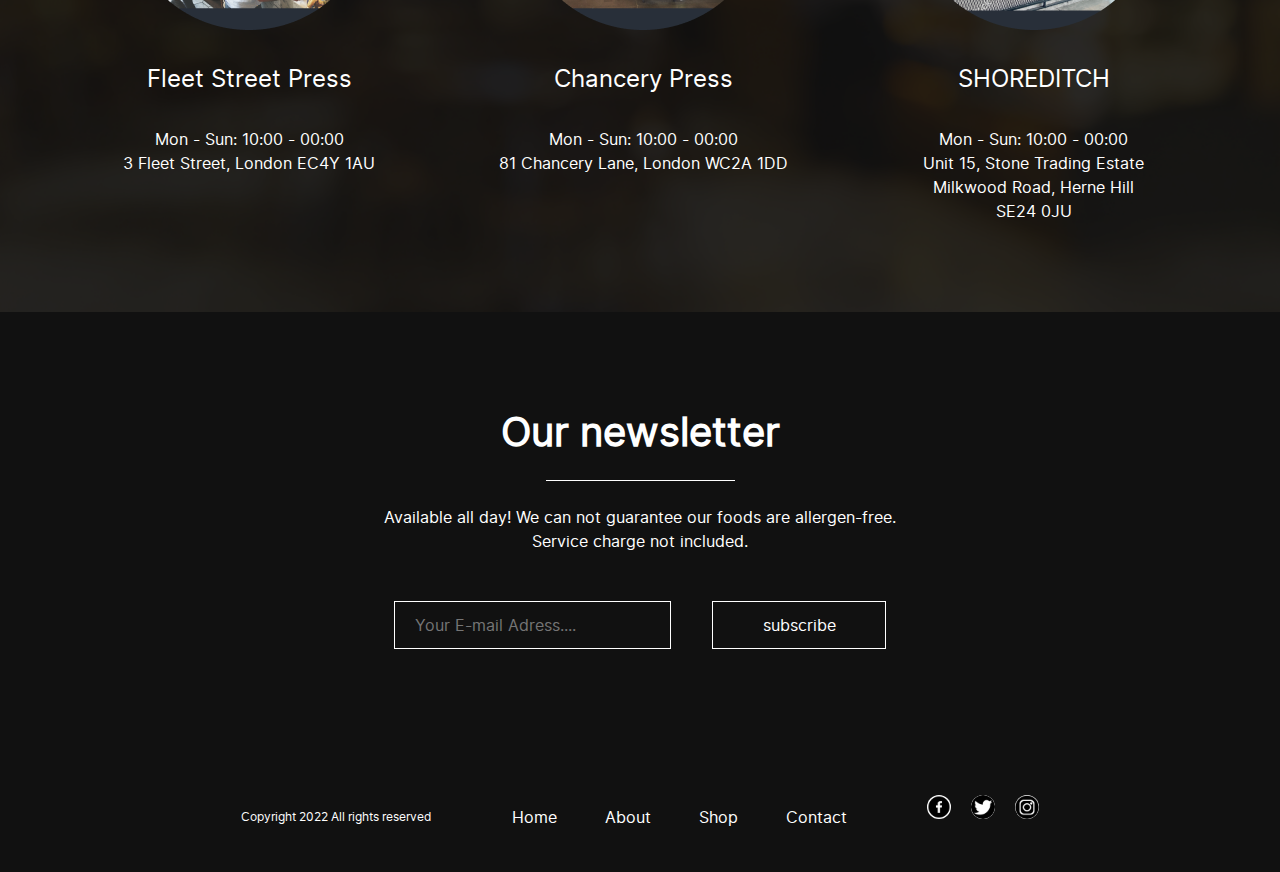
==== commit e7ca6f73: "Add files via upload" ====
--- a/index.html
+++ b/index.html
@@ -1,163 +1,177 @@
 <!DOCTYPE html>
-<html lang="zxx">
+<html lang="en">
+
 <head>
     <meta charset="UTF-8">
     <meta http-equiv="X-UA-Compatible" content="IE=edge">
-    <meta name="viewport" content="width=device-width, initial-scale=1.0">
+    <meta name="viewport"
+        content="width=device-width, initial-scale=1.0, minimum-scale=1.0, maximum-scale=1.0, user-scalable=no">
     <title>Document</title>
-    <link rel="stylesheet" href="./src/css/style.css">
+    <link rel="stylesheet" href="css/style.css">
 </head>
+
 <body>
-<main>
-    <section class="main">
-        <div class="hamburger">
-            <span></span>
-            <span></span>
-            <span></span>
-        </div>
-        <header class="main__hdr">Coffee House</header>
-        <nav class="main__nav">
-            <ul class="main__nav-item">
-                
-                <li class="main__nav-list"><a href="#home">Home</a></li>
-                <li class="main__nav-list"><a href="#why-us">why us</a></li>
-                <li class="main__nav-list"><a href="#menu">menu</a></li>
-                <li class="main__nav-list"><a href="#happy-clients">happy clients</a></li>
-                <li class="main__nav-list"><a href="#blog">blog</a></li>
-                <li class="main__nav-list"><a href="#our-locations">our locations</a></li>
-                <li class="main__nav-list"><a href="#newsletter">newsletter</a></li>
+    <main>
+        <section class="main">
+            <div class="hamburger">
+                <span></span>
+                <span></span>
+                <span></span>
+            </div>
+            <header class="main__hdr"><a href="index.html">Coffee House</a></header>
+            <nav class="main__nav">
+                <ul class="main__nav-item">
+                    <li class="main__nav-list"><a href="#home">Home</a></li>
+                    <li class="main__nav-list"><a href="#why-us">why us</a></li>
+                    <li class="main__nav-list"><a href="#menu">menu</a></li>
+                    <li class="main__nav-list"><a href="#happy-clients">happy clients</a></li>
+                    <li class="main__nav-list"><a href="#blog">blog</a></li>
+                    <li class="main__nav-list"><a href="#our-locations">our locations</a></li>
+                    <li class="main__nav-list"><a href="#newsletter">newsletter</a></li>
+                </ul>
+            </nav>
+            <div class="main__text">
+                <img class="main__img" src="img/Group_2.svg" alt="Icon">
+                <h1 class="main__text-h1">The Coffee Roasters</h1>
+                <p class="main__text-p">We source our coffee seasonally, from farmers <br> who care, and roast to
+                    highlight what makes them <br> special.</p>
+                <button class="main__btn">View our menu</button>
+            </div>
+        </section>
+        <section class="product">
+            <div class="product__left">
+                <div class="product__left-coc">
+                    <h4>INDOOR SEATING</h4>
+                    <p class="product__left_cup">Lorem Ipsum is simply dummy text of the <br> printing and typesetting
+                        industry.</p>
+                </div>
+                <div class="product__left-poc">
+                    <h4>Pet Friendly</h4>
+                    <p>Lorem Ipsum is simply dummy text of the <br> printing and typesetting industry.</p>
+                </div>
+                <div class="product__left-stakan">
+                    <h4>Take Away</h4>
+                    <p>Lorem Ipsum is simply dummy text of the <br> printing and typesetting industry.</p>
+                </div>
+            </div>
+            <div class="product__right">
+                <div class="product__right-grain">
+                    <h4>Wheelchair Accessible</h4>
+                    <p>Lorem Ipsum is simply dummy text of the <br> printing and typesetting industry.</p>
+                </div>
+                <div class="product__right-leaf">
+                    <h4>Vegan Options</h4>
+                    <p>Lorem Ipsum is simply dummy text of the <br> printing and typesetting industry.</p>
+                </div>
+                <div class="product__right-cws">
+                    <h4>Cyclist Friendly</h4>
+                    <p>Lorem Ipsum is simply dummy text of the <br> printing and typesetting industry.</p>
+                </div>
+            </div>
+        </section>
+        <section class="freshcoffee">
+            <h2 class="freshcoffee__title">Looking for a fresh coffee?</h2>
+            <hr class="freshcoffee__hr">
+            <h4 class="freshcoffee__text">Come drink a coffee with us on <br>
+                Fleet Street, Chancery Lane or Milkwood Road!</h4>
+            <button class="freshcoffee__btn">book a table</button>
+        </section>
+        <section class="exmenu">
+            <h2 class="exmenu__title">Explore our menu</h2>
+            <hr class="exmenu__hr">
+            <h4 class="exmenu__text">Available all day! We can not guarantee our foods are allergen-free. <br> Service
+                charge not included.</h4>
+            <ul class="exmenu__list">
+                <li class="exmenu__item"><a class="second" href="#">FOOD</a></li>
+                <li class="exmenu__item"><a class="second" href="#">DRINKS</a></li>
             </ul>
-        </nav>
-        <div class="main__text">
-            <img class="main__img" src="./src/img/Group_2.svg" alt="Icon">
-            <h1 class="main__text-h1">The Coffee Roasters</h1>
-            <p class="main__text-p">We source our coffee seasonally, from farmers <br> who care, and roast to highlight what makes them <br> special.</p>
-            <button class="main__btn">View our menu</button>
-        </div>
-    </section>
-    <section class="product">
-        <div class="product__left">
-            <div class="product__left-coc">
-                <h4>INDOOR SEATING</h4>
-                <p class="product__left_cup">Lorem Ipsum is simply dummy text of the <br> printing and typesetting industry.</p>
-            </div>
-            <div class="product__left-poc">
-                <h4>Pet Friendly</h4>
-                <p>Lorem Ipsum is simply dummy text of the <br> printing and typesetting industry.</p>
-            </div>
-            <div class="product__left-stakan">
-                <h4>Take Away</h4>
-                <p>Lorem Ipsum is simply dummy text of the <br> printing and typesetting industry.</p>
-            </div>
-        </div>
-        <div class="product__right">
-            <div class="product__right-grain">
-                <h4>Wheelchair Accessible</h4>
-                <p>Lorem Ipsum is simply dummy text of the <br> printing and typesetting industry.</p>
-            </div>
-            <div class="product__right-leaf">
-                <h4>Vegan Options</h4>
-                <p>Lorem Ipsum is simply dummy text of the <br> printing and typesetting industry.</p>
-            </div>
-            <div class="product__right-cws">
-                <h4>Cyclist Friendly</h4>
-                <p>Lorem Ipsum is simply dummy text of the <br> printing and typesetting industry.</p>
-            </div>
-        </div>
-    </section>
-    <section class="freshcoffee">
-        <h2 class="freshcoffee__title">Looking for a fresh coffee?</h2>
-        <hr class="freshcoffee__hr">
-        <h4 class="freshcoffee__text">Come drink a coffee with us on <br>
-            Fleet Street,  Chancery Lane or Milkwood Road!</h4>
-        <button class="freshcoffee__btn">book a table</button>
-    </section>
-    <section class="exmenu">
-        <h2 class="exmenu__title">Explore our menu</h2>
-        <hr class="exmenu__hr">
-        <h4 class="exmenu__text">Available all day! We can not guarantee our foods are allergen-free. <br> Service charge not included.</h4>
-        <ul class="exmenu__list">
-            <li class="exmenu__item"><a class="second" href="#">FOOD</a></li>
-            <li class="exmenu__item"><a class="second" href="#">DRINKS</a></li>
-        </ul>
-        <div class="exmenu__common">
-            <div class="exmenu__left">
-                <div class="exmenu__left-m1">
-                    <h4 >Prufrock Breakfast Bun <span class="left">$8</span></h4>
-                    <p>Brioche bun, with bacon, scrambled egg, melty cheese and mustard</p>
-                </div>
-                <div class="exmenu__left-m2">
-                    <h4>Bircher muesli (VEgan) <span class="left">$6.5</span></h4>
-                    <p>Bircher muesli with strawberries and cacao nibs</p>
-                </div>
-                <div class="exmenu__left-m3">
-                    <h4>House Granola (Vegetarian, Glutten Free) <span class="left">$6.5</span></h4>
-                    <p>Granola with jumbo oats and nuts served with Greek yoghurt and apricots</p>
-                </div>
-                <div class="exmenu__left-m4">
-                    <h4>Prufrock benny <span class="left">$10</span></h4>
-                    <p>Cackleberry Farm poached eggs, Red Brick espresso hollandaise on toast</p>
-                </div>
-                <div class="exmenu__left-m5">
-                    <h4>Soup (Vegan on request) <span class="left">$6.5</span></h4>
-                    <p>Gazpacho served with sourdough toast</p>
-                </div>
-            </div>
-            <div class="exmenu__right">
-                <div class="exmenu__right-m6">
-                    <h4>Mushrooms (Vegan on request) <span class="right">$6.5</span></h4>
-                    <p>Field mushrooms on toast with graceburn cheese and aioli</p>
-                </div>
-                <div class="exmenu__right-m7">
-                    <h4>Tomatoes on toast <span class="right">$6.5</span></h4>
-                    <p>Heirloom tomatoes with lovage pesto and chives on toasted sourdough</p>
-                </div>
-                <div class="exmenu__right-m8">
-                    <h4>Fruit Toast <span class="right">$6.5</span></h4>
-                    <p>Fruity rye toast served with Stichelton cheese and red plum</p>
-                </div>
-                <div class="exmenu__right-m9">
-                    <h4>Eggs on toast <span class="right">$6.5</span></h4>
-                    <p>Cackleberry eggs - poached, fried or scrambled on sourdough toast</p>
-                </div>
-                <div class="exmenu__right-m10">
-                    <h4>Toast (Vegan on request) <span class="right">$6.5</span></h4>
-                    <p>Sourdough toast with butter and blueberry and blackcurrant jam</p>
-                </div>
-            </div>
-        </div>
-    </section>
-    <section class="test">
-        <h2 class="test__title">Testimonials</h2>
-        <hr class="test__hr">
-        <h4 class="test__text">I had a cup of iced coffee, which was perfect size for me. Not too big. The cup is stylish with slim <br> design. The iced coffee was perfect for a warm day like today. <br>
-            The cafe is clean and welcoming. <br><br> Chiho Sharp, local expert</h4>
-    </section>
-    <section class="news">
-        <h2 class="news__title">News</h2>
-        <hr class="news__hr">
-        <h4 class="news__text">Stay updated on all the latest Coffee House products, events <br> &amp; community news.</h4>
-        <div class="news__articles">
-            <div class="news__blog1">
-                <img class="news__img2" src="./src/img/blog.png" alt="turka"> 
-                <h4>Moka pot</h4>
-                <p>It is a long established fact that a reader will <br> be distracted by the readable content of a <br> page when looking at its layout. The point of <br> using Lorem Ipsum is that it has a more-or-less normal</p> <br><br>
-                <a class="news__link" href="#">&ndash; &nbsp; Read more</a>
-            </div>
-            <div class="news__blog2">
-                <img class="news__img1" src="./src/img/blog1.png" alt="cup">
-                <h4>Women in Coffee - Women&prime;s Collective</h4>
-                <p>Our Quality Control Lead in Melbourne, Jane <br> Doe, is instrumental in selecting single origin <br> coffee for Coffe House Espresso.</p> <br><br>
-                <a class="news__link" href="#">&ndash; &nbsp; Read more</a>
-            </div>
-            <div class="news__blog3">
-                <img class="news__img" src="./src/img/blog2.png" alt="chicks">
-                <h4>Coffee Roasters and Espresso <br> Specialists - Our Story</h4>
-                <p>Coffee House is built on relationships. Our <br> success as a coffee roaster is down to the <br> success of the people we choose to partner <br> with – from our first café customer, to our <br> staff around the world.</p> <br><br>
-                <a class="news__link" href="#">&ndash; &nbsp; Read more</a>
-            </div>
-        </div>
-    </section>
+            <div class="exmenu__common">
+                <div class="exmenu__left">
+                    <div class="exmenu__left-m1">
+                        <h4>Prufrock Breakfast Bun <span class="left">$8</span></h4>
+                        <p>Brioche bun, with bacon, scrambled egg, melty cheese and mustard</p>
+                    </div>
+                    <div class="exmenu__left-m2">
+                        <h4>Bircher muesli (VEgan) <span class="left">$6.5</span></h4>
+                        <p>Bircher muesli with strawberries and cacao nibs</p>
+                    </div>
+                    <div class="exmenu__left-m3">
+                        <h4>House Granola (Vegetarian, Glutten Free) <span class="left">$6.5</span></h4>
+                        <p>Granola with jumbo oats and nuts served with Greek yoghurt and apricots</p>
+                    </div>
+                    <div class="exmenu__left-m4">
+                        <h4>Prufrock benny <span class="left">$10</span></h4>
+                        <p>Cackleberry Farm poached eggs, Red Brick espresso hollandaise on toast</p>
+                    </div>
+                    <div class="exmenu__left-m5">
+                        <h4>Soup (Vegan on request) <span class="left">$6.5</span></h4>
+                        <p>Gazpacho served with sourdough toast</p>
+                    </div>
+                </div>
+                <div class="exmenu__right">
+                    <div class="exmenu__right-m6">
+                        <h4>Mushrooms (Vegan on request) <span class="right">$6.5</span></h4>
+                        <p>Field mushrooms on toast with graceburn cheese and aioli</p>
+                    </div>
+                    <div class="exmenu__right-m7">
+                        <h4>Tomatoes on toast <span class="right">$6.5</span></h4>
+                        <p>Heirloom tomatoes with lovage pesto and chives on toasted sourdough</p>
+                    </div>
+                    <div class="exmenu__right-m8">
+                        <h4>Fruit Toast <span class="right">$6.5</span></h4>
+                        <p>Fruity rye toast served with Stichelton cheese and red plum</p>
+                    </div>
+                    <div class="exmenu__right-m9">
+                        <h4>Eggs on toast <span class="right">$6.5</span></h4>
+                        <p>Cackleberry eggs - poached, fried or scrambled on sourdough toast</p>
+                    </div>
+                    <div class="exmenu__right-m10">
+                        <h4>Toast (Vegan on request) <span class="right">$6.5</span></h4>
+                        <p>Sourdough toast with butter and blueberry and blackcurrant jam</p>
+                    </div>
+                </div>
+            </div>
+        </section>
+        <section class="test">
+            <h2 class="test__title">Testimonials</h2>
+            <hr class="test__hr">
+            <h4 class="test__text">I had a cup of iced coffee, which was perfect size for me. Not too big. The cup is
+                stylish with slim <br> design. The iced coffee was perfect for a warm day like today. <br>
+                The cafe is clean and welcoming. <br><br> Chiho Sharp, local expert</h4>
+        </section>
+        <section class="news">
+            <h2 class="news__title">News</h2>
+            <hr class="news__hr">
+            <h4 class="news__text">Stay updated on all the latest Coffee House products, events <br> &amp; community
+                news.</h4>
+            <div class="news__articles">
+                <div class="news__blog1">
+                    <img class="news__img2" src="img/blog.png" alt="turka">
+                    <h4>Moka pot</h4>
+                    <p>It is a long established fact that a reader will <br> be distracted by the readable content of a
+                        <br> page when looking at its layout. The point of <br> using Lorem Ipsum is that it has a
+                        more-or-less normal
+                    </p> <br><br>
+                    <a class="news__link" href="#">&ndash; &nbsp; Read more</a>
+                </div>
+                <div class="news__blog2">
+                    <img class="news__img1" src="img/blog1.png" alt="cup">
+                    <h4>Women in Coffee - Women&prime;s Collective</h4>
+                    <p>Our Quality Control Lead in Melbourne, Jane <br> Doe, is instrumental in selecting single origin
+                        <br> coffee for Coffe House Espresso.
+                    </p> <br><br>
+                    <a class="news__link" href="#">&ndash; &nbsp; Read more</a>
+                </div>
+                <div class="news__blog3">
+                    <img class="news__img" src="img/blog2.png" alt="chicks">
+                    <h4>Coffee Roasters and Espresso <br> Specialists - Our Story</h4>
+                    <p>Coffee House is built on relationships. Our <br> success as a coffee roaster is down to the <br>
+                        success of the people we choose to partner <br> with – from our first café customer, to our <br>
+                        staff around the world.</p> <br><br>
+                    <a class="news__link" href="#">&ndash; &nbsp; Read more</a>
+                </div>
+            </div>
+        </section>
         <section class="location">
             <h2 class="location__title">Our locations</h2>
             <hr class="location__hr">
@@ -165,44 +179,49 @@
                 on Fleet Street or Chancery Lane!</h4>
             <div class="loki">
                 <div class="loki__one">
-                    <img class="loki__img" src="./src/img/Fleet_Street_Press.png" alt="coffee">
+                    <img class="loki__img" src="img/Fleet_Street_Press.png" alt="coffee">
                     <h3>Fleet Street Press</h3>
-                    <h4 class="loki__text">Mon - Sun:  10:00 - 00:00 <br> 3 Fleet Street, London EC4Y 1AU</h4>
+                    <h4 class="loki__text">Mon - Sun: 10:00 - 00:00 <br> 3 Fleet Street, London EC4Y 1AU</h4>
                 </div>
                 <div class="loki__two">
-                    <img class="loki__img2" src="./src/img/Chancery_Press.png" alt="hall">
+                    <img class="loki__img2" src="img/Chancery_Press.png" alt="hall">
                     <h3>Chancery Press</h3>
-                    <h4 class="loki__text2">Mon - Sun:  10:00 - 00:00 <br>81 Chancery Lane, London WC2A 1DD</h4>
+                    <h4 class="loki__text2">Mon - Sun: 10:00 - 00:00 <br>81 Chancery Lane, London WC2A 1DD</h4>
                 </div>
                 <div class="loki__three">
-                    <img class="loki__img3" src="./src/img/SHOREDITCH.png" alt="bar">
+                    <img class="loki__img3" src="img/SHOREDITCH.png" alt="bar">
                     <h3>SHOREDITCH</h3>
-                    <h4 class="loki__text3">Mon - Sun:  10:00 - 00:00 <br>Unit 15, Stone Trading Estate <br>Milkwood Road, Herne Hill <br> SE24 0JU</h4>
+                    <h4 class="loki__text3">Mon - Sun: 10:00 - 00:00 <br>Unit 15, Stone Trading Estate <br>Milkwood
+                        Road, Herne Hill <br> SE24 0JU</h4>
                 </div>
             </div>
         </section>
         <footer class="footer">
             <h2 class="footer__title">Our newsletter</h2>
             <hr class="footer__hr">
-            <h4 class="footer__text">Available all day! We can not guarantee our foods are allergen-free. <br> Service charge not included.</h4>
-        <div>
-            <input type="email" name="E-mail" id="#" placeholder="Your E-mail Adress....">
-            <button class="footer__btn" type="submit">subscribe</button>
-        </div>
-        <div class="footer__low">
-            <p>Copyright 2022 All rights reserved</p>
-            <ul class="footer__list">
-                <li class="footer__item">Home</li>
-                <li class="footer__item">About</li>
-                <li class="footer__item">Shop</li>
-                <li class="footer__item">Contact</li>
-            </ul>
-            <img class="footer__face" src="./src/img/icons/facebook.png" alt="facebook">
-            <img class="footer__twit" src="./src/img/icons/social.png" alt="twitter">
-            <img class="footer__inst" src="./src/img/icons/instagram.png" alt="instagram">
-        </div>
+            <h4 class="footer__text">Available all day! We can not guarantee our foods are allergen-free. <br> Service
+                charge not included.</h4>
+            <div>
+                <input type="email" name="E-mail" id="#" placeholder="Your E-mail Adress....">
+                <button class="footer__btn" type="submit">subscribe</button>
+            </div>
+            <div class="footer__low">
+                <p>Copyright 2022 All rights reserved</p>
+                <ul class="footer__list">
+                    <li class="footer__item">Home</li>
+                    <li class="footer__item">About</li>
+                    <li class="footer__item">Shop</li>
+                    <li class="footer__item">Contact</li>
+                </ul>
+                <div class="footer__soc">
+                    <img class="footer__face" src="img/icons/facebook.png" alt="facebook">
+                    <img class="footer__twit" src="img/icons/social.png" alt="twitter">
+                    <img class="footer__inst" src="img/icons/instagram.png" alt="instagram">
+                </div>
+            </div>
         </footer>
-</main>
-<script src="/src/js/script.js"></script>
+    </main>
+    <script src="js/script.js"></script>
 </body>
-</html>
+
+</html>--- a/css/style.css
+++ b/css/style.css
@@ -0,0 +1,1590 @@
+/*! normalize.css v8.0.1 | MIT License | github.com/necolas/normalize.css */
+/* Document
+   ========================================================================== */
+/**
+ * 1. Correct the line height in all browsers.
+ * 2. Prevent adjustments of font size after orientation changes in iOS.
+ */
+html {
+  line-height: 1.15; /* 1 */
+  -webkit-text-size-adjust: 100%; /* 2 */
+}
+
+/* Sections
+   ========================================================================== */
+/**
+ * Remove the margin in all browsers.
+ */
+body {
+  margin: 0;
+}
+
+/**
+ * Render the `main` element consistently in IE.
+ */
+main {
+  display: block;
+}
+
+/**
+ * Correct the font size and margin on `h1` elements within `section` and
+ * `article` contexts in Chrome, Firefox, and Safari.
+ */
+h1 {
+  font-size: 2em;
+  margin: 0.67em 0;
+}
+
+/* Grouping content
+   ========================================================================== */
+/**
+ * 1. Add the correct box sizing in Firefox.
+ * 2. Show the overflow in Edge and IE.
+ */
+hr {
+  box-sizing: content-box; /* 1 */
+  height: 0; /* 1 */
+  overflow: visible; /* 2 */
+}
+
+/**
+ * 1. Correct the inheritance and scaling of font size in all browsers.
+ * 2. Correct the odd `em` font sizing in all browsers.
+ */
+pre {
+  font-family: monospace, monospace; /* 1 */
+  font-size: 1em; /* 2 */
+}
+
+/* Text-level semantics
+   ========================================================================== */
+/**
+ * Remove the gray background on active links in IE 10.
+ */
+a {
+  background-color: transparent;
+}
+
+/**
+ * 1. Remove the bottom border in Chrome 57-
+ * 2. Add the correct text decoration in Chrome, Edge, IE, Opera, and Safari.
+ */
+abbr[title] {
+  border-bottom: none; /* 1 */
+  text-decoration: underline; /* 2 */
+  text-decoration: underline dotted; /* 2 */
+}
+
+/**
+ * Add the correct font weight in Chrome, Edge, and Safari.
+ */
+b,
+strong {
+  font-weight: bolder;
+}
+
+/**
+ * 1. Correct the inheritance and scaling of font size in all browsers.
+ * 2. Correct the odd `em` font sizing in all browsers.
+ */
+code,
+kbd,
+samp {
+  font-family: monospace, monospace; /* 1 */
+  font-size: 1em; /* 2 */
+}
+
+/**
+ * Add the correct font size in all browsers.
+ */
+small {
+  font-size: 80%;
+}
+
+/**
+ * Prevent `sub` and `sup` elements from affecting the line height in
+ * all browsers.
+ */
+sub,
+sup {
+  font-size: 75%;
+  line-height: 0;
+  position: relative;
+  vertical-align: baseline;
+}
+
+sub {
+  bottom: -0.25em;
+}
+
+sup {
+  top: -0.5em;
+}
+
+/* Embedded content
+   ========================================================================== */
+/**
+ * Remove the border on images inside links in IE 10.
+ */
+img {
+  border-style: none;
+}
+
+/* Forms
+   ========================================================================== */
+/**
+ * 1. Change the font styles in all browsers.
+ * 2. Remove the margin in Firefox and Safari.
+ */
+button,
+input,
+optgroup,
+select,
+textarea {
+  font-family: inherit; /* 1 */
+  font-size: 100%; /* 1 */
+  line-height: 1.15; /* 1 */
+  margin: 0; /* 2 */
+}
+
+/**
+ * Show the overflow in IE.
+ * 1. Show the overflow in Edge.
+ */
+button,
+input { /* 1 */
+  overflow: visible;
+}
+
+/**
+ * Remove the inheritance of text transform in Edge, Firefox, and IE.
+ * 1. Remove the inheritance of text transform in Firefox.
+ */
+button,
+select { /* 1 */
+  text-transform: none;
+}
+
+/**
+ * Correct the inability to style clickable types in iOS and Safari.
+ */
+button,
+[type=button],
+[type=reset],
+[type=submit] {
+  -webkit-appearance: button;
+}
+
+/**
+ * Remove the inner border and padding in Firefox.
+ */
+button::-moz-focus-inner,
+[type=button]::-moz-focus-inner,
+[type=reset]::-moz-focus-inner,
+[type=submit]::-moz-focus-inner {
+  border-style: none;
+  padding: 0;
+}
+
+/**
+ * Restore the focus styles unset by the previous rule.
+ */
+button:-moz-focusring,
+[type=button]:-moz-focusring,
+[type=reset]:-moz-focusring,
+[type=submit]:-moz-focusring {
+  outline: 1px dotted ButtonText;
+}
+
+/**
+ * Correct the padding in Firefox.
+ */
+fieldset {
+  padding: 0.35em 0.75em 0.625em;
+}
+
+/**
+ * 1. Correct the text wrapping in Edge and IE.
+ * 2. Correct the color inheritance from `fieldset` elements in IE.
+ * 3. Remove the padding so developers are not caught out when they zero out
+ *    `fieldset` elements in all browsers.
+ */
+legend {
+  box-sizing: border-box; /* 1 */
+  color: inherit; /* 2 */
+  display: table; /* 1 */
+  max-width: 100%; /* 1 */
+  padding: 0; /* 3 */
+  white-space: normal; /* 1 */
+}
+
+/**
+ * Add the correct vertical alignment in Chrome, Firefox, and Opera.
+ */
+progress {
+  vertical-align: baseline;
+}
+
+/**
+ * Remove the default vertical scrollbar in IE 10+.
+ */
+textarea {
+  overflow: auto;
+}
+
+/**
+ * 1. Add the correct box sizing in IE 10.
+ * 2. Remove the padding in IE 10.
+ */
+[type=checkbox],
+[type=radio] {
+  box-sizing: border-box; /* 1 */
+  padding: 0; /* 2 */
+}
+
+/**
+ * Correct the cursor style of increment and decrement buttons in Chrome.
+ */
+[type=number]::-webkit-inner-spin-button,
+[type=number]::-webkit-outer-spin-button {
+  height: auto;
+}
+
+/**
+ * 1. Correct the odd appearance in Chrome and Safari.
+ * 2. Correct the outline style in Safari.
+ */
+[type=search] {
+  -webkit-appearance: textfield; /* 1 */
+  outline-offset: -2px; /* 2 */
+}
+
+/**
+ * Remove the inner padding in Chrome and Safari on macOS.
+ */
+[type=search]::-webkit-search-decoration {
+  -webkit-appearance: none;
+}
+
+/**
+ * 1. Correct the inability to style clickable types in iOS and Safari.
+ * 2. Change font properties to `inherit` in Safari.
+ */
+::-webkit-file-upload-button {
+  -webkit-appearance: button; /* 1 */
+  font: inherit; /* 2 */
+}
+
+/* Interactive
+   ========================================================================== */
+/*
+ * Add the correct display in Edge, IE 10+, and Firefox.
+ */
+details {
+  display: block;
+}
+
+/*
+ * Add the correct display in all browsers.
+ */
+summary {
+  display: list-item;
+}
+
+/* Misc
+   ========================================================================== */
+/**
+ * Add the correct display in IE 10+.
+ */
+template {
+  display: none;
+}
+
+/**
+ * Add the correct display in IE 10.
+ */
+[hidden] {
+  display: none;
+}
+
+html, body, div, span, applet, object, iframe,
+h1, h2, h3, h4, h5, h6, p, blockquote, pre,
+a, abbr, acronym, address, big, cite, code,
+del, dfn, em, img, ins, kbd, q, s, samp,
+small, strike, strong, sub, sup, tt, var,
+b, u, i, center,
+dl, dt, dd, ol, ul, li,
+fieldset, form, label, legend,
+table, caption, tbody, tfoot, thead, tr, th, td,
+article, aside, canvas, details, embed,
+figure, figcaption, footer, header, hgroup,
+menu, nav, output, ruby, section, summary,
+time, mark, audio, video {
+  margin: 0;
+  padding: 0;
+  border: 0;
+  font-size: 100%;
+  font: inherit;
+  vertical-align: baseline;
+}
+
+article, aside, details, figcaption, figure,
+footer, header, hgroup, menu, nav, section {
+  display: block;
+}
+
+html {
+  height: 100%;
+}
+
+body {
+  line-height: 1;
+}
+
+ol, ul {
+  list-style: none;
+}
+
+blockquote, q {
+  quotes: none;
+}
+
+blockquote:before, blockquote:after,
+q:before, q:after {
+  content: "";
+  content: none;
+}
+
+table {
+  border-collapse: collapse;
+  border-spacing: 0;
+}
+
+* {
+  box-sizing: border-box;
+}
+
+html {
+  margin: 0px;
+  font-size: 10px;
+  font-family: "Inter";
+  overflow-x: hidden;
+}
+
+h2 {
+  font-size: 4rem;
+  font-weight: bold;
+  line-height: 1.2;
+}
+@media (max-width: 1024px) {
+  h2 {
+    font-size: 3rem;
+  }
+}
+@media (max-width: 576px) {
+  h2 {
+    font-size: 2.5rem;
+  }
+}
+
+h3 {
+  font-size: 2.4rem;
+  font-weight: normal;
+  line-height: 2;
+}
+@media (max-width: 576px) {
+  h3 {
+    font-size: 3rem;
+  }
+}
+
+h4 {
+  font-size: 1.6rem;
+  color: #000;
+  text-transform: uppercase;
+  line-height: 1.5;
+}
+@media (max-width: 768px) {
+  h4 {
+    font-size: 2rem;
+    line-height: 1.6;
+  }
+}
+@media (max-width: 576px) {
+  h4 {
+    font-size: 1.8rem;
+  }
+}
+
+p {
+  font-size: 1.2rem;
+  font-weight: normal;
+  line-height: 1.5;
+}
+@media (max-width: 768px) {
+  p {
+    font-size: 1.7rem;
+    line-height: 2;
+  }
+}
+@media (max-width: 576px) {
+  p {
+    line-height: 1.5;
+  }
+}
+
+@font-face {
+  font-family: "inter";
+  src: url("../fonts/inter.ttf") format("truetype");
+  src: url("../fonts/inter.woff") format("woff");
+  src: url("../fonts/inter.woff2") format("woff2");
+  font-weight: normal;
+  font-style: normal;
+}
+.main {
+  height: 100rem;
+  width: 100%;
+  background-image: url(../img/hero.png);
+  background-size: cover;
+  background-repeat: no-repeat;
+  background-blend-mode: darken;
+}
+.main__nav-item {
+  display: flex;
+  flex-direction: row;
+  justify-content: flex-end;
+  font-size: 1.6rem;
+  padding-top: 4.8rem;
+}
+@media (max-width: 768px) {
+  .main__nav-item {
+    right: -100%;
+    position: fixed;
+    top: 0;
+    height: 200vh;
+    background: black;
+    flex-direction: column;
+    height: 100%;
+    justify-content: space-evenly;
+    z-index: 20;
+    transition: 1s all;
+  }
+}
+.main__nav-list {
+  margin-right: 4rem;
+  text-transform: uppercase;
+  color: #fff;
+}
+.main__nav-list:hover, .main__nav-list:focus {
+  transform: scale(1.3);
+  font-style: italic;
+  font-weight: 700;
+}
+@media (max-width: 768px) {
+  .main__nav-list {
+    flex-direction: column;
+    height: 7rem;
+    justify-content: space-evenly;
+    font-size: 2rem;
+    align-items: center;
+    display: flex;
+  }
+}
+.main__hdr {
+  color: #eee;
+  font-size: 1.6rem;
+  margin-left: 4rem;
+  position: absolute;
+  top: 4.8rem;
+  text-transform: uppercase;
+}
+@media (max-width: 768px) {
+  .main__hdr {
+    font-size: 2rem;
+  }
+}
+.main__hdr:hover, .main__hdr:focus {
+  transform: scale(1.3);
+  font-style: italic;
+  font-weight: 700;
+}
+.main__text {
+  display: flex;
+  flex-direction: column;
+  align-items: center;
+  padding-top: 20rem;
+}
+.main__text-h1 {
+  font-size: calc(4.6rem + 5 * (100vw - 320px) / 960);
+  color: #fff;
+  margin-bottom: 3rem;
+}
+@media (max-width: 576px) {
+  .main__text-h1 {
+    text-align: center;
+  }
+}
+.main__text-p {
+  font-size: calc(2.8rem + 0.4 * (100vw - 320px) / 960);
+  color: #fff;
+  text-align: center;
+  margin-bottom: 4.8rem;
+}
+.main__img {
+  display: inline-block;
+  width: 12rem;
+  height: 12.2rem;
+  margin-bottom: 2.4rem;
+}
+.main__btn {
+  width: 21.5rem;
+  height: 4.8rem;
+  border-color: #fff;
+  background-color: transparent;
+  color: #fff;
+  font-size: 1.6rem;
+  cursor: pointer;
+}
+.main__btn:hover, .main__btn:focus {
+  background-color: #fff;
+  color: #000;
+}
+@media (max-width: 576px) {
+  .main {
+    height: 86rem;
+  }
+}
+
+a {
+  text-decoration: none;
+  color: #fff;
+}
+
+.second {
+  color: #000;
+}
+
+.product {
+  height: 60rem;
+  width: 100%;
+  background-image: url(../img/product_features.png);
+  background-size: cover;
+  display: flex;
+  align-items: center;
+  justify-content: space-around;
+}
+@media (max-width: 768px) {
+  .product {
+    background-image: none;
+  }
+}
+@media (max-width: 576px) {
+  .product {
+    height: auto;
+    flex-direction: column;
+  }
+  .product p {
+    margin-bottom: 6rem;
+  }
+}
+.product__left-coc {
+  position: relative;
+  text-align: right;
+  margin-bottom: 4.8rem;
+  right: 5.4rem;
+}
+@media (max-width: 768px) {
+  .product__left-coc {
+    right: 0;
+  }
+}
+@media (max-width: 576px) {
+  .product__left-coc {
+    margin-top: 6rem;
+  }
+}
+.product__left-coc:after {
+  content: url(../img/icons/cupofcoffee.png);
+  position: absolute;
+  top: -1rem;
+  right: -7.5rem;
+}
+@media (max-width: 768px) {
+  .product__left-coc:after {
+    display: none;
+  }
+}
+.product__left-coc:before {
+  display: none;
+  content: url(../img/icons/cupofcoffee.png);
+  position: absolute;
+  top: -45%;
+  right: 19.5rem;
+}
+@media (max-width: 768px) {
+  .product__left-coc:before {
+    display: block;
+  }
+}
+.product__left-poc {
+  position: relative;
+  text-align: right;
+  margin-bottom: 4.8rem;
+  right: 5.4rem;
+}
+@media (max-width: 768px) {
+  .product__left-poc {
+    right: 0;
+  }
+}
+.product__left-poc::after {
+  content: url(../img/icons/paket_of_coffee.png);
+  position: absolute;
+  top: 0;
+  right: -7.5rem;
+}
+@media (max-width: 768px) {
+  .product__left-poc::after {
+    display: none;
+  }
+}
+.product__left-poc::before {
+  content: url(../img/icons/paket_of_coffee.png);
+  position: absolute;
+  top: -45%;
+  right: 19.5rem;
+}
+@media (max-width: 768px) {
+  .product__left-poc::before {
+    display: block;
+  }
+}
+.product__left-stakan {
+  position: relative;
+  text-align: right;
+  margin-bottom: 4.8rem;
+  right: 5.4rem;
+}
+@media (max-width: 768px) {
+  .product__left-stakan {
+    right: 0;
+  }
+}
+.product__left-stakan::after {
+  content: url(../img/icons/stakan.png);
+  position: absolute;
+  top: 0;
+  right: -7.5rem;
+}
+@media (max-width: 768px) {
+  .product__left-stakan::after {
+    display: none;
+  }
+}
+.product__left-stakan::before {
+  content: url(../img/icons/stakan.png);
+  position: absolute;
+  top: -45%;
+  right: 19.5rem;
+}
+@media (max-width: 768px) {
+  .product__left-stakan::before {
+    display: block;
+  }
+}
+.product__left-stakan:last-child {
+  margin-bottom: 0;
+}
+.product__right-grain {
+  position: relative;
+  text-align: left;
+  margin-bottom: 4.8rem;
+  left: 2rem;
+}
+@media (max-width: 768px) {
+  .product__right-grain {
+    left: 0;
+  }
+}
+.product__right-grain::before {
+  content: url(../img/icons/grain.png);
+  position: absolute;
+  left: -7.5rem;
+}
+@media (max-width: 768px) {
+  .product__right-grain::before {
+    display: none;
+  }
+}
+.product__right-grain::after {
+  content: url(../img/icons/grain.png);
+  position: absolute;
+  left: 26rem;
+  top: -45%;
+}
+@media (max-width: 768px) {
+  .product__right-grain::after {
+    display: block;
+  }
+}
+.product__right-leaf {
+  position: relative;
+  text-align: left;
+  margin-bottom: 4.8rem;
+  left: 2rem;
+}
+@media (max-width: 768px) {
+  .product__right-leaf {
+    left: 0;
+  }
+}
+.product__right-leaf::before {
+  content: url(../img/icons/leaf.png);
+  position: absolute;
+  left: -7.5rem;
+}
+@media (max-width: 768px) {
+  .product__right-leaf::before {
+    display: none;
+  }
+}
+.product__right-leaf::after {
+  content: url(../img/icons/leaf.png);
+  position: absolute;
+  left: 26rem;
+  top: -45%;
+}
+@media (max-width: 768px) {
+  .product__right-leaf::after {
+    display: block;
+  }
+}
+.product__right-cws {
+  position: relative;
+  text-align: left;
+  margin-bottom: 4.8rem;
+  left: 2rem;
+}
+@media (max-width: 768px) {
+  .product__right-cws {
+    left: 0;
+  }
+}
+.product__right-cws::before {
+  content: url(../img/icons/cup_with_spoon.png);
+  position: absolute;
+  left: -7.5rem;
+}
+@media (max-width: 768px) {
+  .product__right-cws::before {
+    display: none;
+  }
+}
+.product__right-cws::after {
+  content: url(../img/icons/cup_with_spoon.png);
+  position: absolute;
+  left: 26rem;
+  top: -45%;
+}
+@media (max-width: 768px) {
+  .product__right-cws::after {
+    display: block;
+  }
+}
+.product__right-cws:last-child {
+  margin-bottom: 0;
+}
+
+.freshcoffee {
+  height: 43.2rem;
+  width: 100%;
+  background-image: url(../img/cta.png);
+  background-color: #111;
+  background-size: cover;
+  text-align: center;
+  color: #fff;
+  padding-top: 9.6rem;
+}
+@media (max-width: 576px) {
+  .freshcoffee {
+    height: 52.2rem;
+  }
+}
+.freshcoffee__hr {
+  width: 18rem;
+  height: 0.1rem;
+  border: none;
+  background-color: #fff;
+  margin-bottom: 2.4rem;
+}
+.freshcoffee__title {
+  margin-bottom: 2.4rem;
+}
+.freshcoffee__text {
+  margin-bottom: 4.8rem;
+  color: #fff;
+  text-transform: none;
+}
+.freshcoffee__btn {
+  width: 199px;
+  height: 48px;
+  border: solid 1px #fff;
+  background-color: transparent;
+  color: #fff;
+  text-transform: uppercase;
+  font-size: 1.6rem;
+  font-weight: bold;
+  cursor: pointer;
+}
+.freshcoffee__btn:hover, .freshcoffee__btn:focus {
+  background-color: #fff;
+  color: #000;
+}
+
+.left {
+  left: 44rem;
+  position: absolute;
+}
+@media (max-width: 768px) {
+  .left {
+    left: 52rem;
+  }
+}
+
+.right {
+  position: absolute;
+  left: 44rem;
+}
+@media (max-width: 768px) {
+  .right {
+    left: 52rem;
+  }
+}
+
+@media (max-width: 576px) {
+  .second {
+    font-size: 2rem;
+  }
+}
+
+.exmenu {
+  height: 90rem;
+  background: #eee;
+  width: 100%;
+  text-align: center;
+  padding-top: 9.6rem;
+}
+@media (max-width: 768px) {
+  .exmenu {
+    height: auto;
+  }
+}
+.exmenu__hr {
+  width: 18.9rem;
+  height: 0.1rem;
+  background-color: #444;
+  border: none;
+  flex-grow: 0;
+  margin-bottom: 2.4rem;
+}
+.exmenu__title {
+  margin-bottom: 2.4rem;
+}
+.exmenu__text {
+  text-transform: none;
+  margin-bottom: 4.8rem;
+}
+.exmenu__list {
+  display: flex;
+  justify-content: center;
+}
+.exmenu__item {
+  margin-right: 4rem;
+  font-size: 1.6rem;
+  margin-bottom: 4.8rem;
+}
+.exmenu__item:hover, .exmenu__item:focus {
+  background-color: rgba(205, 191, 191, 0.8235294118);
+  border-radius: 6px;
+  padding: 5px;
+}
+.exmenu__common {
+  display: flex;
+  text-align: center;
+  justify-content: space-around;
+}
+@media (max-width: 768px) {
+  .exmenu__common {
+    flex-direction: column;
+    align-items: flex-start;
+    margin-left: 13rem;
+    padding-bottom: 5rem;
+  }
+}
+.exmenu__left {
+  position: relative;
+  text-align: left;
+  display: inline-block;
+  margin-bottom: 5rem;
+  max-width: 50rem;
+}
+@media (max-width: 576px) {
+  .exmenu__left {
+    margin-right: 1rem;
+  }
+}
+.exmenu__left-m1 {
+  position: relative;
+  margin-bottom: 4.8rem;
+}
+.exmenu__left-m1:hover, .exmenu__left-m1:focus {
+  background-color: rgba(205, 191, 191, 0.8235294118);
+  border-radius: 6px;
+  padding: 5px;
+}
+.exmenu__left-m1:before {
+  content: url(../img/menu/1.png);
+  position: absolute;
+  left: -9rem;
+}
+.exmenu__left-m2 {
+  margin-bottom: 4.8rem;
+}
+.exmenu__left-m2:hover, .exmenu__left-m2:focus {
+  background-color: rgba(205, 191, 191, 0.8235294118);
+  border-radius: 6px;
+  padding: 5px;
+}
+.exmenu__left-m2:before {
+  content: url(../img/menu/2.png);
+  position: absolute;
+  left: -9rem;
+}
+.exmenu__left-m3 {
+  margin-bottom: 4.8rem;
+}
+.exmenu__left-m3:hover, .exmenu__left-m3:focus {
+  background-color: rgba(205, 191, 191, 0.8235294118);
+  border-radius: 6px;
+  padding: 5px;
+}
+.exmenu__left-m3:before {
+  content: url(../img/menu/2.png);
+  position: absolute;
+  left: -9rem;
+}
+.exmenu__left-m4 {
+  margin-bottom: 4.8rem;
+}
+.exmenu__left-m4:hover, .exmenu__left-m4:focus {
+  background-color: rgba(205, 191, 191, 0.8235294118);
+  border-radius: 6px;
+  padding: 5px;
+}
+.exmenu__left-m4:before {
+  content: url(../img/menu/4.png);
+  position: absolute;
+  left: -9rem;
+}
+.exmenu__left-m5:hover, .exmenu__left-m5:focus {
+  background-color: rgba(205, 191, 191, 0.8235294118);
+  border-radius: 6px;
+  padding: 5px;
+}
+.exmenu__left-m5:before {
+  content: url(../img/menu/5.png);
+  position: absolute;
+  left: -9rem;
+}
+.exmenu__right {
+  text-align: left;
+  position: relative;
+  display: inline-block;
+  max-width: 50rem;
+}
+@media (max-width: 576px) {
+  .exmenu__right {
+    margin-right: 1rem;
+  }
+}
+.exmenu__right-m6 {
+  margin-bottom: 4.8rem;
+}
+.exmenu__right-m6:hover, .exmenu__right-m6:focus {
+  background-color: rgba(205, 191, 191, 0.8235294118);
+  border-radius: 6px;
+  padding: 5px;
+}
+.exmenu__right-m6::before {
+  content: url(../img/menu/6.png);
+  position: absolute;
+  right: 42rem;
+}
+@media (max-width: 1024px) {
+  .exmenu__right-m6::before {
+    right: 42rem;
+  }
+}
+@media (max-width: 768px) {
+  .exmenu__right-m6::before {
+    right: 52rem;
+  }
+}
+@media (max-width: 576px) {
+  .exmenu__right-m6::before {
+    right: 109%;
+  }
+}
+.exmenu__right-m7 {
+  margin-bottom: 4.8rem;
+}
+.exmenu__right-m7:hover, .exmenu__right-m7:focus {
+  background-color: rgba(205, 191, 191, 0.8235294118);
+  border-radius: 6px;
+  padding: 5px;
+}
+.exmenu__right-m7::before {
+  content: url(../img/menu/7.png);
+  position: absolute;
+  right: 42rem;
+}
+@media (max-width: 1024px) {
+  .exmenu__right-m7::before {
+    right: 42rem;
+  }
+}
+@media (max-width: 768px) {
+  .exmenu__right-m7::before {
+    right: 52rem;
+  }
+}
+@media (max-width: 576px) {
+  .exmenu__right-m7::before {
+    right: 109%;
+  }
+}
+.exmenu__right-m8 {
+  margin-bottom: 4.8rem;
+}
+.exmenu__right-m8:hover, .exmenu__right-m8:focus {
+  background-color: rgba(205, 191, 191, 0.8235294118);
+  border-radius: 6px;
+  padding: 5px;
+}
+.exmenu__right-m8::before {
+  content: url(../img/menu/8.png);
+  position: absolute;
+  right: 42rem;
+}
+@media (max-width: 1024px) {
+  .exmenu__right-m8::before {
+    right: 42rem;
+  }
+}
+@media (max-width: 768px) {
+  .exmenu__right-m8::before {
+    right: 52rem;
+  }
+}
+@media (max-width: 576px) {
+  .exmenu__right-m8::before {
+    right: 109%;
+  }
+}
+.exmenu__right-m9 {
+  margin-bottom: 4.8rem;
+}
+.exmenu__right-m9:hover, .exmenu__right-m9:focus {
+  background-color: rgba(205, 191, 191, 0.8235294118);
+  border-radius: 6px;
+  padding: 5px;
+}
+.exmenu__right-m9::before {
+  content: url(../img/menu/9.png);
+  position: absolute;
+  right: 42rem;
+}
+@media (max-width: 1024px) {
+  .exmenu__right-m9::before {
+    right: 42rem;
+  }
+}
+@media (max-width: 768px) {
+  .exmenu__right-m9::before {
+    right: 52rem;
+  }
+}
+@media (max-width: 576px) {
+  .exmenu__right-m9::before {
+    right: 109%;
+  }
+}
+.exmenu__right-m10:hover, .exmenu__right-m10:focus {
+  background-color: rgba(205, 191, 191, 0.8235294118);
+  border-radius: 6px;
+  padding: 5px;
+}
+.exmenu__right-m10::before {
+  content: url(../img/menu/10.png);
+  position: absolute;
+  right: 42rem;
+}
+@media (max-width: 1024px) {
+  .exmenu__right-m10::before {
+    right: 42rem;
+  }
+}
+@media (max-width: 768px) {
+  .exmenu__right-m10::before {
+    right: 52rem;
+  }
+}
+@media (max-width: 576px) {
+  .exmenu__right-m10::before {
+    right: 109%;
+  }
+}
+
+.test {
+  height: 50rem;
+  width: 100%;
+  background-image: url(../img/testimonials.png);
+  background-color: #111;
+  color: #fff;
+  text-align: center;
+  padding-top: 9.6rem;
+}
+.test__hr {
+  border: none;
+  background-color: #fff;
+  width: 18.9rem;
+  height: 0.1rem;
+  margin-bottom: 4.8rem;
+}
+.test__text {
+  color: #fff;
+  text-transform: none;
+}
+@media (max-width: 768px) {
+  .test__text {
+    width: 60rem;
+    margin-left: 9rem;
+  }
+}
+@media (max-width: 576px) {
+  .test__text {
+    width: 100%;
+    margin: 0;
+    font-size: 1.7rem;
+    padding: 1rem;
+  }
+}
+.test__title {
+  margin-bottom: 2.4rem;
+}
+
+.news {
+  position: relative;
+  height: 87rem;
+  width: 100%;
+  background: #eee;
+  padding-top: 9.6rem;
+  text-align: center;
+}
+@media (max-width: 768px) {
+  .news {
+    height: auto;
+  }
+}
+.news__text {
+  margin-bottom: 4.8rem;
+  text-transform: none;
+}
+.news__articles {
+  display: flex;
+  justify-content: space-evenly;
+}
+@media (max-width: 768px) {
+  .news__articles {
+    flex-direction: column;
+    align-items: center;
+    margin-left: 10rem;
+  }
+}
+@media (max-width: 576px) {
+  .news__articles {
+    margin: 0;
+    padding: 20px;
+  }
+}
+.news__hr {
+  border: none;
+  background-color: #444;
+  width: 18.9rem;
+  height: 0.1rem;
+  margin-bottom: 2.4rem;
+}
+.news__title {
+  margin-bottom: 2.4rem;
+}
+.news__blog1 {
+  text-align: left;
+  line-height: 1.5;
+}
+@media (max-width: 768px) {
+  .news__blog1 {
+    margin-bottom: 3rem;
+  }
+}
+.news__blog2 {
+  text-align: left;
+}
+@media (max-width: 768px) {
+  .news__blog2 {
+    margin-bottom: 3rem;
+  }
+}
+.news__blog3 {
+  text-align: left;
+}
+@media (max-width: 768px) {
+  .news__blog3 {
+    margin-left: -8rem;
+    margin-bottom: 3rem;
+  }
+}
+@media (max-width: 576px) {
+  .news__blog3 {
+    margin-left: 0;
+  }
+}
+.news__img {
+  margin-bottom: 2.4rem;
+}
+@media (max-width: 576px) {
+  .news__img {
+    width: auto;
+    margin-top: 7rem;
+  }
+}
+.news__img1 {
+  margin-bottom: 2.4rem;
+}
+@media (max-width: 576px) {
+  .news__img1 {
+    width: auto;
+    margin-top: 7rem;
+  }
+}
+.news__img2 {
+  margin-bottom: 2.4rem;
+}
+@media (max-width: 576px) {
+  .news__img2 {
+    width: auto;
+    margin-top: 7rem;
+  }
+  .news__img2:first-child {
+    margin-top: 0;
+  }
+}
+.news__link {
+  color: #000;
+}
+@media (max-width: 768px) {
+  .news__link {
+    font-size: 2rem;
+  }
+}
+
+.location {
+  height: 81rem;
+  width: 100%;
+  background-image: url(../img/locations.png);
+  background-size: cover;
+  color: #fff;
+  text-align: center;
+  padding-top: 9.6rem;
+}
+@media (max-width: 768px) {
+  .location {
+    height: 96rem;
+  }
+}
+@media (max-width: 576px) {
+  .location {
+    height: auto;
+  }
+}
+.location__title {
+  margin-bottom: 2.4rem;
+}
+.location__hr {
+  border: none;
+  background-color: #fff;
+  width: 18.9rem;
+  height: 0.1rem;
+  margin-bottom: 2.4rem;
+}
+.location__text {
+  color: #fff;
+  text-transform: none;
+  margin-bottom: 4.8rem;
+}
+
+.loki {
+  display: flex;
+  justify-content: space-evenly;
+}
+@media (max-width: 576px) {
+  .loki {
+    flex-direction: column;
+  }
+}
+.loki__text {
+  color: #fff;
+  text-transform: none;
+  padding-top: 2.4rem;
+}
+.loki__text2 {
+  color: #fff;
+  text-transform: none;
+  padding-top: 2.4rem;
+}
+.loki__text3 {
+  color: #fff;
+  text-transform: none;
+  padding-top: 2.4rem;
+}
+.loki__img {
+  margin-bottom: 2.4rem;
+}
+.loki__img2 {
+  margin-bottom: 2.4rem;
+}
+.loki__img3 {
+  margin-bottom: 2.4rem;
+}
+.loki__one {
+  margin-bottom: 2rem;
+}
+.loki__two {
+  margin-bottom: 2rem;
+}
+.loki__three {
+  margin-bottom: 2rem;
+}
+
+.footer {
+  height: 56rem;
+  width: 100%;
+  background-color: #111;
+  color: #fff;
+  text-align: center;
+  padding-top: 9.6rem;
+}
+@media (max-width: 768px) {
+  .footer {
+    height: 62rem;
+  }
+}
+@media (max-width: 576px) {
+  .footer {
+    height: auto;
+  }
+}
+.footer__text {
+  color: #fff;
+  margin-bottom: 4.8rem;
+  text-transform: none;
+}
+.footer__title {
+  margin-bottom: 2.4rem;
+}
+.footer__hr {
+  border: none;
+  background-color: #fff;
+  width: 18.9rem;
+  height: 0.1rem;
+  margin-bottom: 2.4rem;
+}
+.footer__btn {
+  width: 17.4rem;
+  height: 4.8rem;
+  background: transparent;
+  border: 0.1rem solid #fff;
+  color: #fff;
+  font-size: 1.6rem;
+  margin-bottom: 14rem;
+}
+.footer__btn:hover, .footer__btn:focus {
+  background-color: #fff;
+  color: #000;
+}
+@media (max-width: 768px) {
+  .footer__btn {
+    margin-bottom: 6rem;
+  }
+}
+.footer__low {
+  display: flex;
+  justify-content: space-evenly;
+  margin: 0 16rem;
+}
+@media (max-width: 768px) {
+  .footer__low {
+    flex-direction: column;
+  }
+}
+@media (max-width: 576px) {
+  .footer__low p {
+    width: 100rem;
+    font-size: 1.4rem;
+  }
+}
+.footer__list {
+  display: flex;
+  margin-bottom: 2rem;
+  margin-top: 2rem;
+}
+.footer__soc {
+  display: flex;
+  column-gap: 2rem;
+  margin-bottom: 2rem;
+}
+.footer__item {
+  margin-right: 4.8rem;
+  font-size: 1.6rem;
+}
+.footer__item:hover, .footer__item:focus {
+  transform: scale(1.3);
+  font-style: italic;
+  font-weight: 700;
+}
+@media (max-width: 576px) {
+  .footer__item {
+    font-size: 1.3rem;
+  }
+}
+.footer__item:last-child {
+  margin-right: 0;
+}
+.footer__followFb {
+  width: 2.4rem;
+  height: 2.4rem;
+  background-color: rgba(217, 217, 217, 0.1);
+  border-radius: 5rem;
+  color: #fff;
+  font-size: 0.8rem;
+  right: 0;
+  top: 0;
+  position: absolute;
+  padding: 0.7rem;
+}
+.footer__followTw {
+  width: 2.4rem;
+  height: 2.4rem;
+  background-color: rgba(217, 217, 217, 0.1);
+  border-radius: 5rem;
+  color: #fff;
+  font-size: 0.8rem;
+  right: 10rem;
+  top: 0;
+  position: absolute;
+  padding: 0.7rem;
+}
+.footer__low {
+  position: relative;
+  align-items: center;
+}
+.footer__face {
+  width: 2.4rem;
+  background-color: #fff;
+  border-radius: 2.4rem;
+}
+.footer__face:hover, .footer__face:focus {
+  transform: scale(1.4);
+}
+.footer__twit {
+  width: 2.4rem;
+  background-color: #fff;
+  border-radius: 2.4rem;
+}
+.footer__twit:hover, .footer__twit:focus {
+  transform: scale(1.4);
+}
+.footer__inst {
+  width: 2.4rem;
+  background-color: #fff;
+  border-radius: 2.4rem;
+}
+.footer__inst:hover, .footer__inst:focus {
+  transform: scale(1.4);
+}
+
+input {
+  background: transparent;
+  border: 0.1rem solid #fff;
+  color: #fff;
+  width: 27.7rem;
+  height: 4.8rem;
+  padding-left: 2rem;
+  font-size: 1.6rem;
+  margin-right: 3.8rem;
+}
+@media (max-width: 576px) {
+  input {
+    margin-right: 0;
+    margin-bottom: 2rem;
+  }
+}
+
+@media (max-width: 768px) {
+  .hamburger {
+    width: 6rem;
+    position: fixed;
+    top: 4rem;
+    right: 8rem;
+    height: 1.4rem;
+    z-index: 30;
+  }
+}
+@media (max-width: 576px) {
+  .hamburger {
+    width: 4rem;
+    right: 2rem;
+  }
+  .hamburger span {
+    height: 0.6rem;
+    width: 100%;
+    display: block;
+    background: #FFF5EE;
+    margin-bottom: 0.4rem;
+    transition: 1s all;
+  }
+  .hamburger span:last-child {
+    margin-bottom: 0;
+  }
+}
+
+@media (max-width: 768px) {
+  .hamburger_active span {
+    margin-bottom: -0.2rem;
+  }
+  .hamburger_active span:nth-child(1) {
+    transform: translateY(0.3rem) rotate(-45deg);
+  }
+  .hamburger_active span:nth-child(2) {
+    display: none;
+  }
+  .hamburger_active span:nth-child(3) {
+    transform: translateY(0.3rem) rotate(45deg);
+  }
+}
+
+@media (max-width: 768px) {
+  .nav-item_active {
+    display: block;
+    right: 0;
+  }
+}/*# sourceMappingURL=style.css.map */